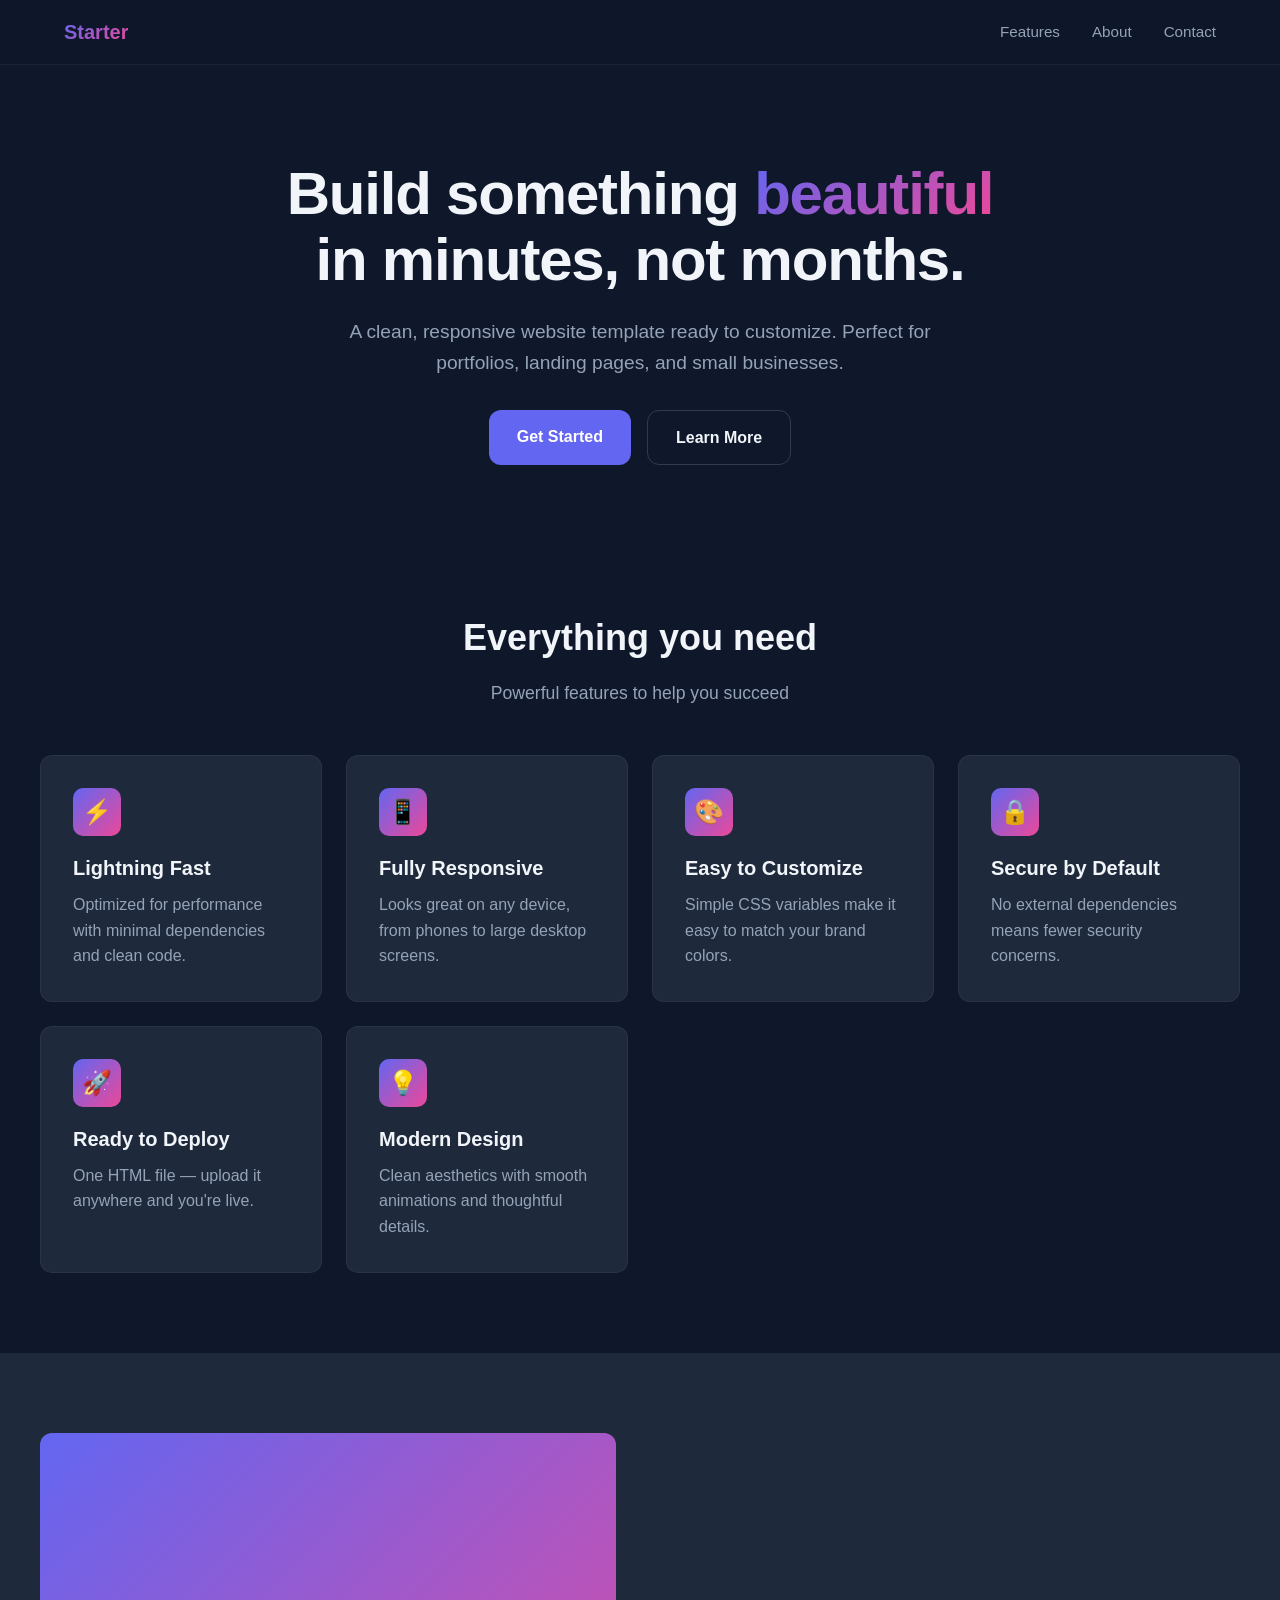
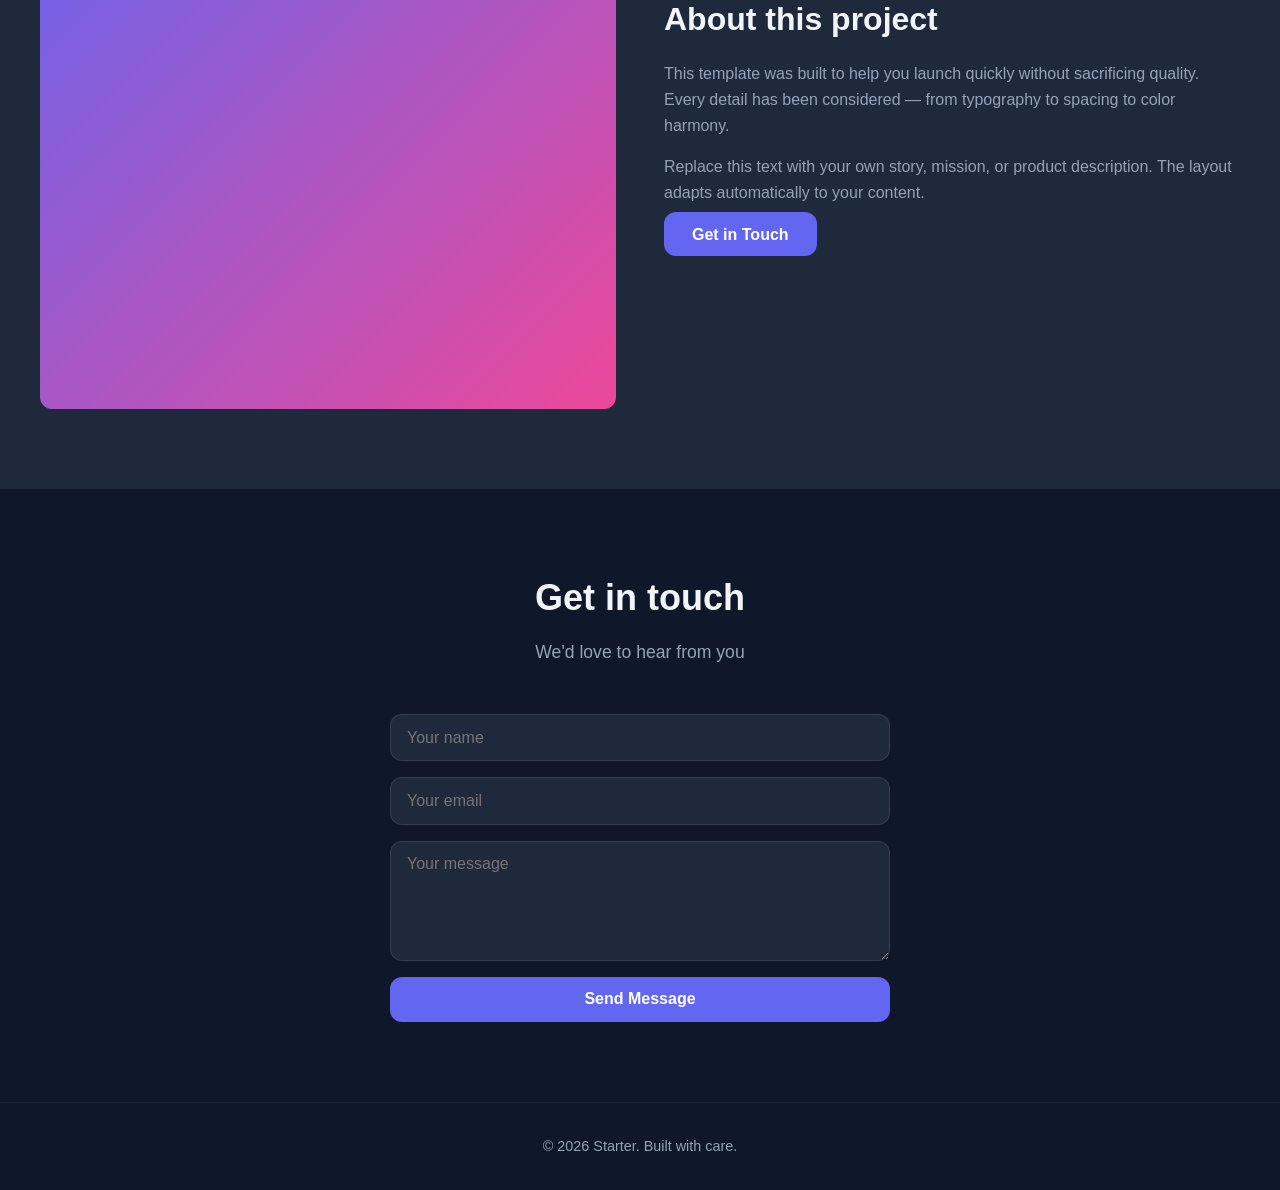
==== index.html @ c4613747 "Initail commit" ====
<!DOCTYPE html>
<html lang="en">
<head>
  <meta charset="UTF-8" />
  <meta name="viewport" content="width=device-width, initial-scale=1.0" />
  <title>Starter — A Modern Website</title>
  <style>
    :root {
      --bg: #0f172a;
      --surface: #1e293b;
      --text: #f1f5f9;
      --muted: #94a3b8;
      --accent: #6366f1;
      --accent-hover: #818cf8;
      --radius: 12px;
      --max-width: 1200px;
    }

    * { box-sizing: border-box; margin: 0; padding: 0; }

    html { scroll-behavior: smooth; }

    body {
      font-family: -apple-system, BlinkMacSystemFont, "Segoe UI", Roboto, sans-serif;
      background: var(--bg);
      color: var(--text);
      line-height: 1.6;
    }

    /* Navigation */
    nav {
      position: sticky;
      top: 0;
      background: rgba(15, 23, 42, 0.85);
      backdrop-filter: blur(10px);
      border-bottom: 1px solid rgba(255,255,255,0.05);
      z-index: 100;
    }
    .nav-inner {
      max-width: var(--max-width);
      margin: 0 auto;
      padding: 1rem 1.5rem;
      display: flex;
      justify-content: space-between;
      align-items: center;
    }
    .logo {
      font-weight: 700;
      font-size: 1.25rem;
      background: linear-gradient(135deg, var(--accent), #ec4899);
      -webkit-background-clip: text;
      background-clip: text;
      color: transparent;
    }
    .nav-links { display: flex; gap: 2rem; list-style: none; }
    .nav-links a {
      color: var(--muted);
      text-decoration: none;
      font-size: 0.95rem;
      transition: color 0.2s;
    }
    .nav-links a:hover { color: var(--text); }

    /* Hero */
    .hero {
      max-width: var(--max-width);
      margin: 0 auto;
      padding: 6rem 1.5rem 4rem;
      text-align: center;
    }
    .hero h1 {
      font-size: clamp(2rem, 5vw, 3.75rem);
      font-weight: 800;
      line-height: 1.1;
      margin-bottom: 1.5rem;
      letter-spacing: -0.02em;
    }
    .hero h1 span {
      background: linear-gradient(135deg, var(--accent), #ec4899);
      -webkit-background-clip: text;
      background-clip: text;
      color: transparent;
    }
    .hero p {
      font-size: 1.2rem;
      color: var(--muted);
      max-width: 600px;
      margin: 0 auto 2rem;
    }
    .cta-group { display: flex; gap: 1rem; justify-content: center; flex-wrap: wrap; }
    .btn {
      padding: 0.85rem 1.75rem;
      border-radius: var(--radius);
      font-weight: 600;
      text-decoration: none;
      transition: all 0.2s;
      border: none;
      cursor: pointer;
      font-size: 1rem;
    }
    .btn-primary {
      background: var(--accent);
      color: white;
    }
    .btn-primary:hover { background: var(--accent-hover); transform: translateY(-2px); }
    .btn-secondary {
      background: transparent;
      color: var(--text);
      border: 1px solid rgba(255,255,255,0.15);
    }
    .btn-secondary:hover { background: var(--surface); }

    /* Sections */
    section { padding: 5rem 1.5rem; }
    .container { max-width: var(--max-width); margin: 0 auto; }
    .section-title {
      text-align: center;
      font-size: 2.25rem;
      margin-bottom: 0.75rem;
      font-weight: 700;
    }
    .section-subtitle {
      text-align: center;
      color: var(--muted);
      margin-bottom: 3rem;
      font-size: 1.1rem;
    }

    /* Features */
    .features-grid {
      display: grid;
      grid-template-columns: repeat(auto-fit, minmax(280px, 1fr));
      gap: 1.5rem;
    }
    .feature-card {
      background: var(--surface);
      padding: 2rem;
      border-radius: var(--radius);
      border: 1px solid rgba(255,255,255,0.05);
      transition: transform 0.2s, border-color 0.2s;
    }
    .feature-card:hover {
      transform: translateY(-4px);
      border-color: var(--accent);
    }
    .feature-icon {
      width: 48px;
      height: 48px;
      background: linear-gradient(135deg, var(--accent), #ec4899);
      border-radius: 10px;
      display: flex;
      align-items: center;
      justify-content: center;
      font-size: 1.5rem;
      margin-bottom: 1rem;
    }
    .feature-card h3 { margin-bottom: 0.5rem; font-size: 1.25rem; }
    .feature-card p { color: var(--muted); }

    /* About */
    .about { background: var(--surface); }
    .about-content {
      display: grid;
      grid-template-columns: 1fr 1fr;
      gap: 3rem;
      align-items: center;
    }
    .about-image {
      aspect-ratio: 1;
      background: linear-gradient(135deg, var(--accent), #ec4899);
      border-radius: var(--radius);
    }
    .about-text h2 { font-size: 2rem; margin-bottom: 1rem; }
    .about-text p { color: var(--muted); margin-bottom: 1rem; }

    /* Contact */
    .contact-form {
      max-width: 500px;
      margin: 0 auto;
      display: flex;
      flex-direction: column;
      gap: 1rem;
    }
    .contact-form input,
    .contact-form textarea {
      padding: 0.85rem 1rem;
      background: var(--surface);
      border: 1px solid rgba(255,255,255,0.1);
      border-radius: var(--radius);
      color: var(--text);
      font-family: inherit;
      font-size: 1rem;
    }
    .contact-form input:focus,
    .contact-form textarea:focus {
      outline: none;
      border-color: var(--accent);
    }
    .contact-form textarea { min-height: 120px; resize: vertical; }

    /* Footer */
    footer {
      border-top: 1px solid rgba(255,255,255,0.05);
      padding: 2rem 1.5rem;
      text-align: center;
      color: var(--muted);
      font-size: 0.9rem;
    }

    /* Responsive */
    @media (max-width: 768px) {
      .nav-links { display: none; }
      .about-content { grid-template-columns: 1fr; }
      .hero { padding: 4rem 1.5rem 3rem; }
    }
  </style>
</head>
<body>

  <nav>
    <div class="nav-inner">
      <div class="logo">Starter</div>
      <ul class="nav-links">
        <li><a href="#features">Features</a></li>
        <li><a href="#about">About</a></li>
        <li><a href="#contact">Contact</a></li>
      </ul>
    </div>
  </nav>

  <header class="hero">
    <h1>Build something <span>beautiful</span><br/>in minutes, not months.</h1>
    <p>A clean, responsive website template ready to customize. Perfect for portfolios, landing pages, and small businesses.</p>
    <div class="cta-group">
      <a href="#contact" class="btn btn-primary">Get Started</a>
      <a href="#features" class="btn btn-secondary">Learn More</a>
    </div>
  </header>

  <section id="features">
    <div class="container">
      <h2 class="section-title">Everything you need</h2>
      <p class="section-subtitle">Powerful features to help you succeed</p>
      <div class="features-grid">
        <div class="feature-card">
          <div class="feature-icon">⚡</div>
          <h3>Lightning Fast</h3>
          <p>Optimized for performance with minimal dependencies and clean code.</p>
        </div>
        <div class="feature-card">
          <div class="feature-icon">📱</div>
          <h3>Fully Responsive</h3>
          <p>Looks great on any device, from phones to large desktop screens.</p>
        </div>
        <div class="feature-card">
          <div class="feature-icon">🎨</div>
          <h3>Easy to Customize</h3>
          <p>Simple CSS variables make it easy to match your brand colors.</p>
        </div>
        <div class="feature-card">
          <div class="feature-icon">🔒</div>
          <h3>Secure by Default</h3>
          <p>No external dependencies means fewer security concerns.</p>
        </div>
        <div class="feature-card">
          <div class="feature-icon">🚀</div>
          <h3>Ready to Deploy</h3>
          <p>One HTML file — upload it anywhere and you're live.</p>
        </div>
        <div class="feature-card">
          <div class="feature-icon">💡</div>
          <h3>Modern Design</h3>
          <p>Clean aesthetics with smooth animations and thoughtful details.</p>
        </div>
      </div>
    </div>
  </section>

  <section id="about" class="about">
    <div class="container">
      <div class="about-content">
        <div class="about-image"></div>
        <div class="about-text">
          <h2>About this project</h2>
          <p>This template was built to help you launch quickly without sacrificing quality. Every detail has been considered — from typography to spacing to color harmony.</p>
          <p>Replace this text with your own story, mission, or product description. The layout adapts automatically to your content.</p>
          <a href="#contact" class="btn btn-primary">Get in Touch</a>
        </div>
      </div>
    </div>
  </section>

  <section id="contact">
    <div class="container">
      <h2 class="section-title">Get in touch</h2>
      <p class="section-subtitle">We'd love to hear from you</p>
      <form class="contact-form" onsubmit="handleSubmit(event)">
        <input type="text" placeholder="Your name" required />
        <input type="email" placeholder="Your email" required />
        <textarea placeholder="Your message" required></textarea>
        <button type="submit" class="btn btn-primary">Send Message</button>
      </form>
    </div>
  </section>

  <footer>
    <p>&copy; 2026 Starter. Built with care.</p>
  </footer>

  <script>
    function handleSubmit(e) {
      e.preventDefault();
      alert("Thanks for reaching out! (Hook this up to your backend or a service like Formspree.)");
      e.target.reset();
    }
  </script>
</body>
</html>
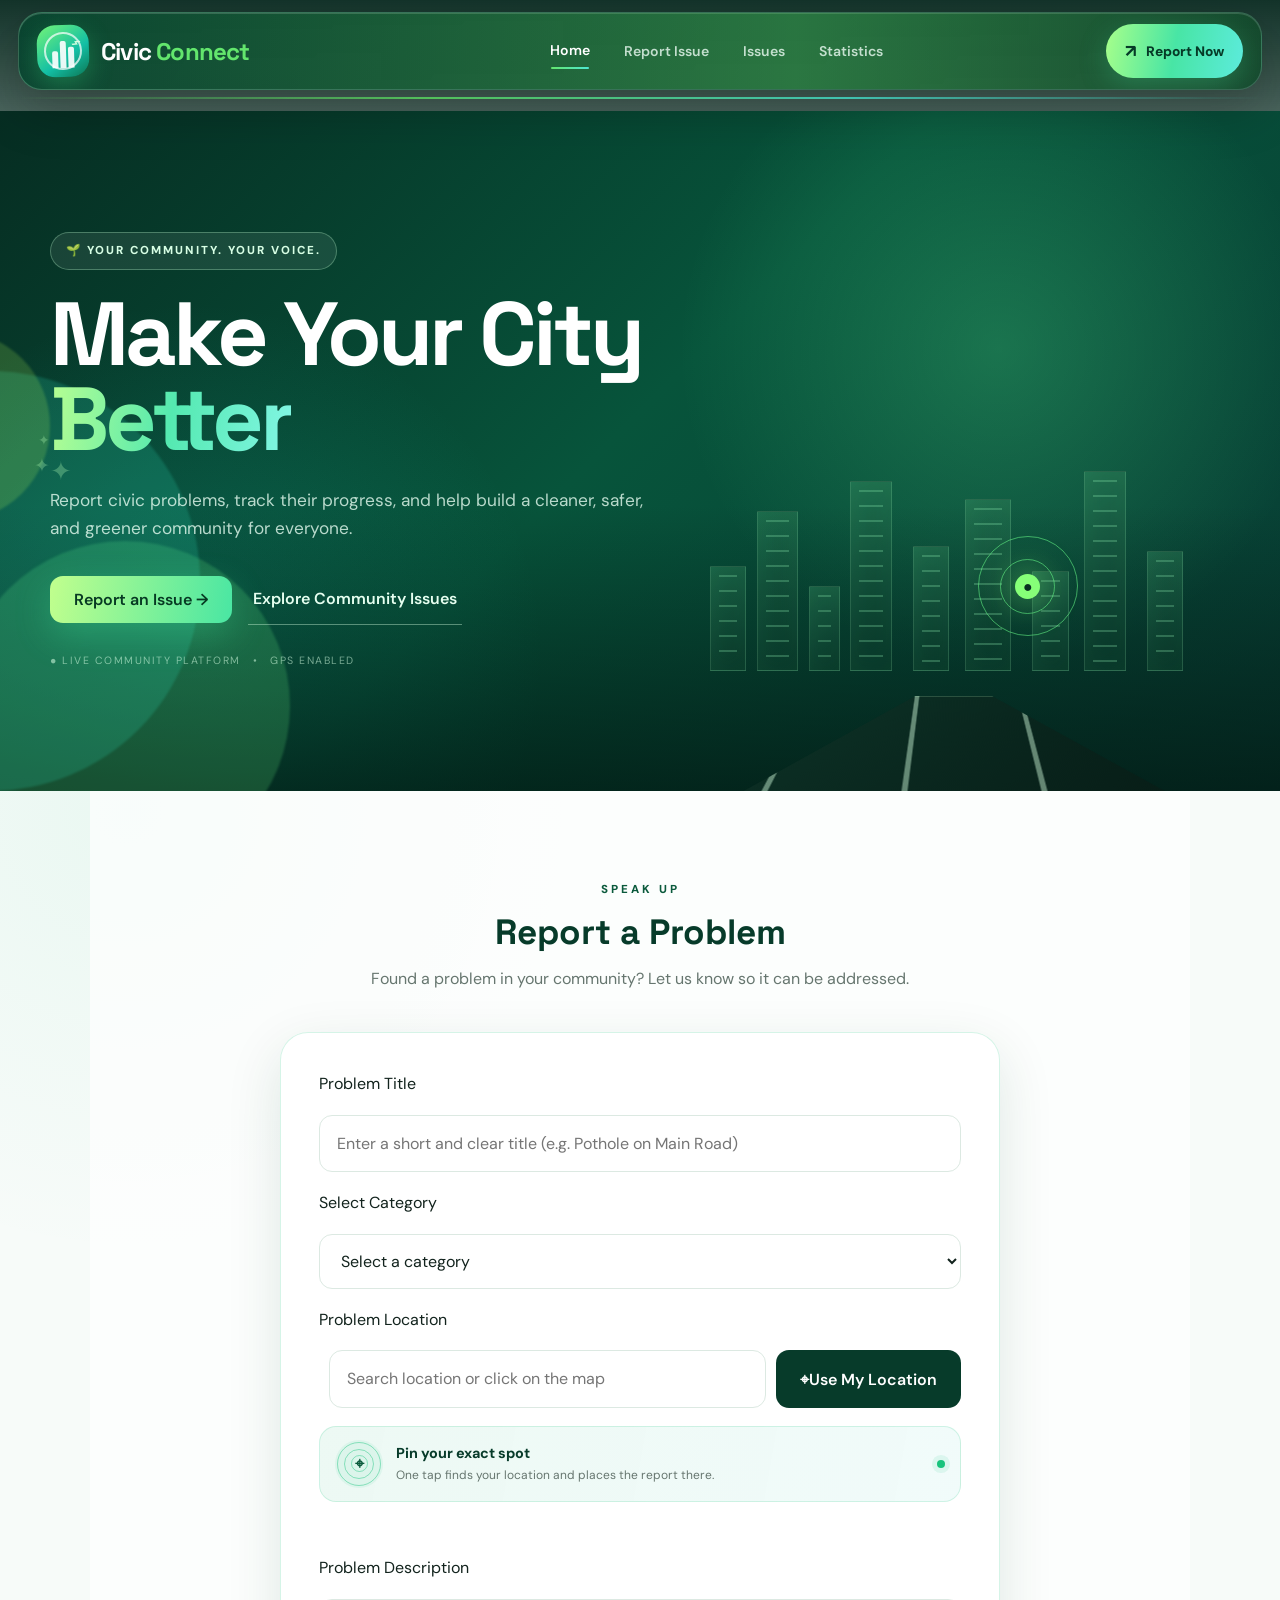
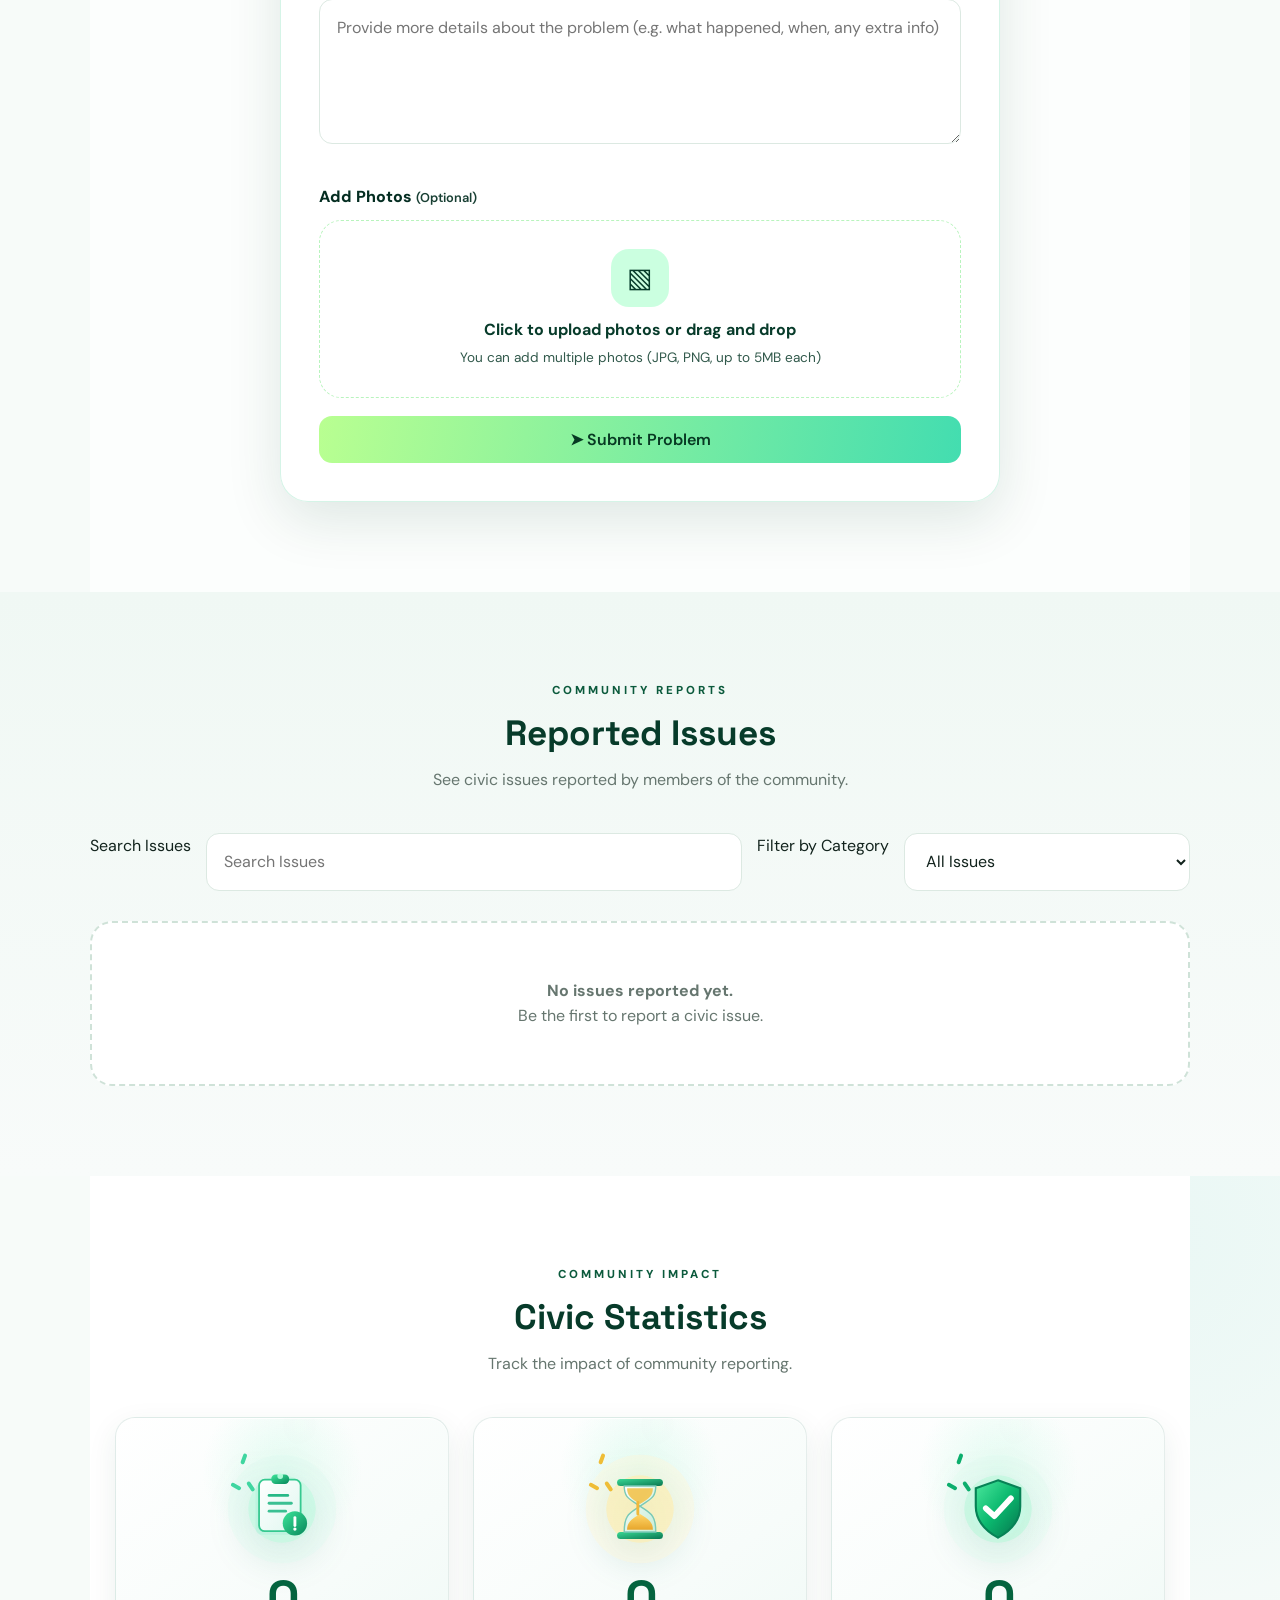
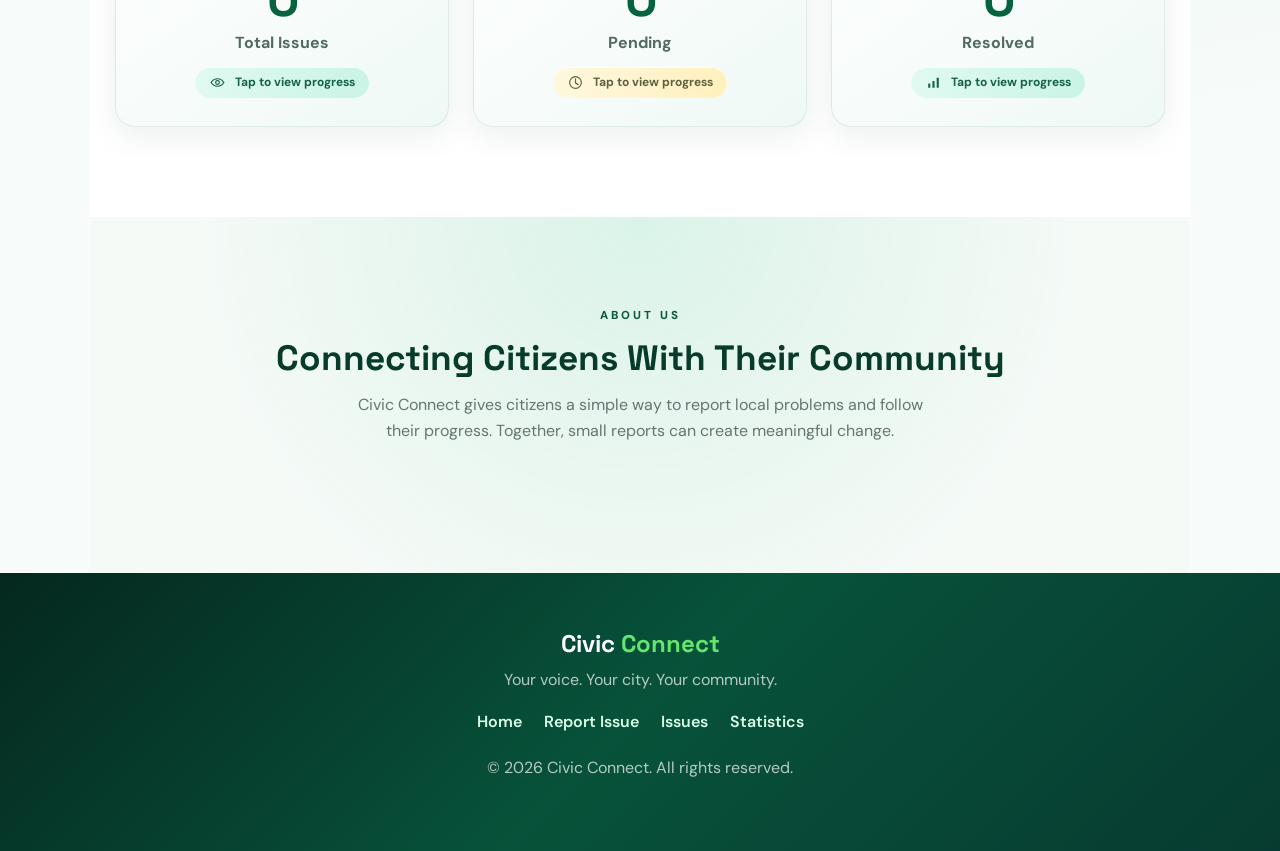
==== commit 7481d86b: "Initial commit" ====
--- a/index.html
+++ b/index.html
@@ -1,318 +1,417 @@
 <!DOCTYPE html>
 <html lang="en">
 <head>
-  <meta charset="UTF-8" />
-  <meta name="viewport" content="width=device-width, initial-scale=1.0" />
-  <title>Starter — A Modern Website</title>
-  <style>
-    :root {
-      --bg: #0f172a;
-      --surface: #1e293b;
-      --text: #f1f5f9;
-      --muted: #94a3b8;
-      --accent: #6366f1;
-      --accent-hover: #818cf8;
-      --radius: 12px;
-      --max-width: 1200px;
-    }
-
-    * { box-sizing: border-box; margin: 0; padding: 0; }
-
-    html { scroll-behavior: smooth; }
-
-    body {
-      font-family: -apple-system, BlinkMacSystemFont, "Segoe UI", Roboto, sans-serif;
-      background: var(--bg);
-      color: var(--text);
-      line-height: 1.6;
-    }
-
-    /* Navigation */
-    nav {
-      position: sticky;
-      top: 0;
-      background: rgba(15, 23, 42, 0.85);
-      backdrop-filter: blur(10px);
-      border-bottom: 1px solid rgba(255,255,255,0.05);
-      z-index: 100;
-    }
-    .nav-inner {
-      max-width: var(--max-width);
-      margin: 0 auto;
-      padding: 1rem 1.5rem;
-      display: flex;
-      justify-content: space-between;
-      align-items: center;
-    }
-    .logo {
-      font-weight: 700;
-      font-size: 1.25rem;
-      background: linear-gradient(135deg, var(--accent), #ec4899);
-      -webkit-background-clip: text;
-      background-clip: text;
-      color: transparent;
-    }
-    .nav-links { display: flex; gap: 2rem; list-style: none; }
-    .nav-links a {
-      color: var(--muted);
-      text-decoration: none;
-      font-size: 0.95rem;
-      transition: color 0.2s;
-    }
-    .nav-links a:hover { color: var(--text); }
-
-    /* Hero */
-    .hero {
-      max-width: var(--max-width);
-      margin: 0 auto;
-      padding: 6rem 1.5rem 4rem;
-      text-align: center;
-    }
-    .hero h1 {
-      font-size: clamp(2rem, 5vw, 3.75rem);
-      font-weight: 800;
-      line-height: 1.1;
-      margin-bottom: 1.5rem;
-      letter-spacing: -0.02em;
-    }
-    .hero h1 span {
-      background: linear-gradient(135deg, var(--accent), #ec4899);
-      -webkit-background-clip: text;
-      background-clip: text;
-      color: transparent;
-    }
-    .hero p {
-      font-size: 1.2rem;
-      color: var(--muted);
-      max-width: 600px;
-      margin: 0 auto 2rem;
-    }
-    .cta-group { display: flex; gap: 1rem; justify-content: center; flex-wrap: wrap; }
-    .btn {
-      padding: 0.85rem 1.75rem;
-      border-radius: var(--radius);
-      font-weight: 600;
-      text-decoration: none;
-      transition: all 0.2s;
-      border: none;
-      cursor: pointer;
-      font-size: 1rem;
-    }
-    .btn-primary {
-      background: var(--accent);
-      color: white;
-    }
-    .btn-primary:hover { background: var(--accent-hover); transform: translateY(-2px); }
-    .btn-secondary {
-      background: transparent;
-      color: var(--text);
-      border: 1px solid rgba(255,255,255,0.15);
-    }
-    .btn-secondary:hover { background: var(--surface); }
-
-    /* Sections */
-    section { padding: 5rem 1.5rem; }
-    .container { max-width: var(--max-width); margin: 0 auto; }
-    .section-title {
-      text-align: center;
-      font-size: 2.25rem;
-      margin-bottom: 0.75rem;
-      font-weight: 700;
-    }
-    .section-subtitle {
-      text-align: center;
-      color: var(--muted);
-      margin-bottom: 3rem;
-      font-size: 1.1rem;
-    }
-
-    /* Features */
-    .features-grid {
-      display: grid;
-      grid-template-columns: repeat(auto-fit, minmax(280px, 1fr));
-      gap: 1.5rem;
-    }
-    .feature-card {
-      background: var(--surface);
-      padding: 2rem;
-      border-radius: var(--radius);
-      border: 1px solid rgba(255,255,255,0.05);
-      transition: transform 0.2s, border-color 0.2s;
-    }
-    .feature-card:hover {
-      transform: translateY(-4px);
-      border-color: var(--accent);
-    }
-    .feature-icon {
-      width: 48px;
-      height: 48px;
-      background: linear-gradient(135deg, var(--accent), #ec4899);
-      border-radius: 10px;
-      display: flex;
-      align-items: center;
-      justify-content: center;
-      font-size: 1.5rem;
-      margin-bottom: 1rem;
-    }
-    .feature-card h3 { margin-bottom: 0.5rem; font-size: 1.25rem; }
-    .feature-card p { color: var(--muted); }
-
-    /* About */
-    .about { background: var(--surface); }
-    .about-content {
-      display: grid;
-      grid-template-columns: 1fr 1fr;
-      gap: 3rem;
-      align-items: center;
-    }
-    .about-image {
-      aspect-ratio: 1;
-      background: linear-gradient(135deg, var(--accent), #ec4899);
-      border-radius: var(--radius);
-    }
-    .about-text h2 { font-size: 2rem; margin-bottom: 1rem; }
-    .about-text p { color: var(--muted); margin-bottom: 1rem; }
-
-    /* Contact */
-    .contact-form {
-      max-width: 500px;
-      margin: 0 auto;
-      display: flex;
-      flex-direction: column;
-      gap: 1rem;
-    }
-    .contact-form input,
-    .contact-form textarea {
-      padding: 0.85rem 1rem;
-      background: var(--surface);
-      border: 1px solid rgba(255,255,255,0.1);
-      border-radius: var(--radius);
-      color: var(--text);
-      font-family: inherit;
-      font-size: 1rem;
-    }
-    .contact-form input:focus,
-    .contact-form textarea:focus {
-      outline: none;
-      border-color: var(--accent);
-    }
-    .contact-form textarea { min-height: 120px; resize: vertical; }
-
-    /* Footer */
-    footer {
-      border-top: 1px solid rgba(255,255,255,0.05);
-      padding: 2rem 1.5rem;
-      text-align: center;
-      color: var(--muted);
-      font-size: 0.9rem;
-    }
-
-    /* Responsive */
-    @media (max-width: 768px) {
-      .nav-links { display: none; }
-      .about-content { grid-template-columns: 1fr; }
-      .hero { padding: 4rem 1.5rem 3rem; }
-    }
-  </style>
+    <meta charset="UTF-8">
+    <meta name="viewport" content="width=device-width, initial-scale=1.0">
+    <meta name="theme-color" content="#0b3d2e">
+    <title>Civic Connect</title>
+    <link rel="stylesheet" href="style.css">
 </head>
 <body>
 
-  <nav>
-    <div class="nav-inner">
-      <div class="logo">Starter</div>
-      <ul class="nav-links">
-        <li><a href="#features">Features</a></li>
-        <li><a href="#about">About</a></li>
-        <li><a href="#contact">Contact</a></li>
-      </ul>
+    <!-- ================= CINEMATIC ECO NAVBAR ================= -->
+    <header class="site-header">
+        <nav class="cinematic-nav" aria-label="Main navigation">
+            <a class="brand" href="#home" aria-label="Civic Connect home">
+                <span class="brand-mark" aria-hidden="true">
+                    <span class="brand-ring"></span>
+                    <span class="brand-building b1"></span>
+                    <span class="brand-building b2"></span>
+                    <span class="brand-building b3"></span>
+                    <span class="brand-leaf">⌁</span>
+                </span>
+                <span class="brand-copy">
+                    <strong>Civic <em>Connect</em></strong>
+                </span>
+            </a>
+
+            <div class="nav-links">
+                <a class="active" href="#home">Home</a>
+                <a href="#report">Report Issue</a>
+                <a href="#issues">Issues</a>
+                <a href="#statistics">Statistics</a>
+            </div>
+
+            <a class="nav-cta" href="#report">
+                <span class="cta-icon">↗</span>
+                <span>Report Now</span>
+            </a>
+
+            <button class="nav-menu" id="navMenu" type="button" aria-label="Open navigation" aria-expanded="false">
+                <span></span><span></span><span></span>
+            </button>
+        </nav>
+        <div class="nav-progress" aria-hidden="true"></div>
+    </header>
+
+    <main>
+        <!-- ================= HERO ================= -->
+        <section id="home">
+            <div class="hero-atmosphere" aria-hidden="true">
+                <span class="hero-orb orb-a"></span>
+                <span class="hero-orb orb-b"></span>
+                <span class="hero-orb orb-c"></span>
+                <span class="hero-leaf leaf-1">✦</span>
+                <span class="hero-leaf leaf-2">✦</span>
+                <span class="hero-leaf leaf-3">✦</span>
+            </div>
+
+            <div class="hero-content">
+                <span class="hero-tag">🌱 YOUR COMMUNITY. YOUR VOICE.</span>
+                <h2>Make Your City <span>Better</span></h2>
+                <p>
+                    Report civic problems, track their progress,
+                    and help build a cleaner, safer, and greener
+                    community for everyone.
+                </p>
+                <div class="hero-actions">
+                    <button id="reportButton">Report an Issue <span>→</span></button>
+                    <a href="#issues" class="hero-secondary">Explore Community Issues</a>
+                </div>
+                <div class="hero-trust">
+                    <span>● LIVE COMMUNITY PLATFORM</span>
+                    <span>•</span>
+                    <span>GPS ENABLED</span>
+                </div>
+            </div>
+
+            <div class="hero-city" aria-hidden="true">
+                <div class="city-skyline">
+                    <span style="--h:42%;--x:4%;--w:7%"></span>
+                    <span style="--h:64%;--x:13%;--w:8%"></span>
+                    <span style="--h:34%;--x:23%;--w:6%"></span>
+                    <span style="--h:76%;--x:31%;--w:8%"></span>
+                    <span style="--h:50%;--x:43%;--w:7%"></span>
+                    <span style="--h:69%;--x:53%;--w:9%"></span>
+                    <span style="--h:40%;--x:66%;--w:7%"></span>
+                    <span style="--h:80%;--x:76%;--w:8%"></span>
+                    <span style="--h:48%;--x:88%;--w:7%"></span>
+                </div>
+                <div class="hero-road"></div>
+                <div class="hero-gps">
+                    <span class="gps-ring r1"></span>
+                    <span class="gps-ring r2"></span>
+                    <span class="gps-pin">●</span>
+                </div>
+            </div>
+        </section>
+
+        <!-- ================= REPORT FORM ================= -->
+        <section id="report">
+            <span class="section-tag">SPEAK UP</span>
+            <h2>Report <span class="report-title-accent">a Problem</span></h2>
+            <p class="section-subtitle">
+                Found a problem in your community?
+                Let us know so it can be addressed.
+            </p>
+
+            <form id="issueForm">
+                <label for="issueTitle">Problem Title</label>
+                <input type="text" id="issueTitle" placeholder="Enter a short and clear title (e.g. Pothole on Main Road)" required>
+
+                <label for="issueCategory">Select Category</label>
+                <select id="issueCategory" required>
+                    <option value="" disabled selected>Select a category</option>
+                    <option value="Pothole / Road Damage">Pothole / Road Damage</option>
+                    <option value="Garbage / Waste">Garbage / Waste</option>
+                    <option value="Street Light">Street Light</option>
+                    <option value="Water / Drainage">Water / Drainage</option>
+                    <option value="Traffic / Parking">Traffic / Parking</option>
+                    <option value="Other">Other</option>
+                </select>
+
+                <label for="issueLocation">Problem Location</label>
+                <div class="location-row">
+                    <div class="maps-location-icon" aria-hidden="true">
+                        <svg viewBox="0 0 48 56" role="img">
+                            <path fill="#34A853" d="M24 55S4 35.2 4 20.7C4 9.5 12.9 1 24 1s20 8.5 20 19.7C44 35.2 24 55 24 55z"/>
+                            <path fill="#4285F4" d="M24 1c-6.2 0-11.8 2.8-15.5 7.2l10.8 7.1c1.4-.8 3-1.3 4.7-1.3 2.7 0 5.1 1.2 6.7 3.1l8.6-6.7C35.6 4.6 30.1 1 24 1z"/>
+                            <path fill="#FBBC04" d="M8.5 8.2C5.7 11.6 4 15.9 4 20.7c0 5.4 2.2 11 5.3 15.5l8.2-10.1c-1.7-1.5-2.8-3.7-2.8-6.2 0-2.2.8-4.2 2.2-5.8L8.5 8.2z"/>
+                            <path fill="#EA4335" d="M17 14.1c1.8-2 4.3-3.2 7-3.2 2.6 0 5 1.1 6.7 2.9l4.7-3.6C31.6 5.9 27.9 4 24 4c-5.4 0-10.1 2.6-12.9 6.7l5.9 3.9z"/>
+                            <circle cx="24" cy="21" r="6.4" fill="#fff"/>
+                            <circle cx="24" cy="21" r="3.1" fill="#EA4335"/>
+                        </svg>
+                    </div>
+                    <input type="text" id="issueLocation" placeholder="Search location or click on the map" required>
+                    <button type="button" id="getLocationBtn" title="Use my current location" aria-label="Use current GPS location"><span class="crosshair-icon">⌖</span><span class="use-location-text">Use My Location</span></button>
+                </div>
+
+                <div class="gps-capsule" id="gpsCapsule">
+                    <div class="gps-radar" aria-hidden="true">
+                        <span></span><span></span><span></span><b>⌖</b>
+                    </div>
+                    <div>
+                        <strong id="gpsCapsuleTitle">Pin your exact spot</strong>
+                        <p id="gpsCapsuleText">One tap finds your location and places the report there.</p>
+                    </div>
+                    <i class="gps-live-dot" aria-hidden="true"></i>
+                </div>
+
+                <p id="locationStatus" class="location-status" aria-live="polite"></p>
+                <div id="mapPreview" class="map-preview hidden"></div>
+
+                <label for="issueDescription">Problem Description</label>
+                <textarea id="issueDescription" placeholder="Provide more details about the problem (e.g. what happened, when, any extra info)" required></textarea>
+
+                <div class="photo-upload-group">
+                    <label class="photo-upload-title" for="issuePhotos">Add Photos <span>(Optional)</span></label>
+                    <div class="photo-upload-box" id="photoUploadBox">
+                        <input type="file" id="issuePhotos" accept="image/*" multiple hidden>
+                        <label for="issuePhotos" class="photo-upload-label">
+                            <span class="photo-upload-icon" aria-hidden="true">▧</span>
+                            <strong>Click to upload photos or drag and drop</strong>
+                            <span>You can add multiple photos (JPG, PNG, up to 5MB each)</span>
+                        </label>
+                    </div>
+                    <div id="photoPreview" class="photo-preview"></div>
+                </div>
+
+                <button type="submit" class="submit-problem"><span class="submit-icon">➤</span> Submit Problem</button>
+            </form>
+        </section>
+
+        <!-- ================= ISSUES ================= -->
+        <section id="issues">
+            <span class="section-tag">COMMUNITY REPORTS</span>
+            <h2>Reported Issues</h2>
+            <p class="section-subtitle">
+                See civic issues reported by members of the community.
+            </p>
+
+            <div class="issue-controls">
+                <label for="searchInput" class="sr-only">Search Issues</label>
+                <input type="text" id="searchInput" placeholder="Search Issues">
+
+                <label for="filterCategory" class="sr-only">Filter by Category</label>
+                <select id="filterCategory">
+                    <option value="All">All Issues</option>
+                    <option value="Pothole / Road Damage">Potholes / Roads</option>
+                    <option value="Garbage / Waste">Garbage</option>
+                    <option value="Street Light">Street Lights</option>
+                    <option value="Water / Drainage">Water / Drainage</option>
+                    <option value="Traffic / Parking">Traffic / Parking</option>
+                    <option value="Other">Other</option>
+                </select>
+            </div>
+
+            <div id="issueContainer" aria-live="polite">
+                <div class="no-issues">
+                    <p><strong>No issues reported yet.</strong></p>
+                    <p>Be the first to report a civic issue in your community.</p>
+                </div>
+            </div>
+        </section>
+
+        <!-- ================= STATISTICS ================= -->
+        <section id="statistics">
+            <span class="section-tag">COMMUNITY IMPACT</span>
+            <h2>Civic Statistics</h2>
+            <p class="section-subtitle">Track the impact of community reporting.</p>
+
+            <div class="stats stats-reference" aria-label="Civic statistics">
+                <button class="stat-card stat-total" type="button" data-stat-filter="all">
+                    <span class="stat-icon-wrap" aria-hidden="true">
+                        <span class="icon-rays"></span>
+                        <svg class="stat-icon-svg" viewBox="0 0 120 120" role="img">
+                            <defs>
+                                <linearGradient id="clipPaper" x1="0" y1="0" x2="1" y2="1">
+                                    <stop offset="0" stop-color="#ffffff"/>
+                                    <stop offset="1" stop-color="#dff7ef"/>
+                                </linearGradient>
+                                <linearGradient id="clipGreen" x1="0" y1="0" x2="1" y2="1">
+                                    <stop offset="0" stop-color="#3de59a"/>
+                                    <stop offset="1" stop-color="#07875b"/>
+                                </linearGradient>
+                            </defs>
+                            <rect x="23" y="24" width="58" height="72" rx="9" fill="#aeeed9" opacity=".48"/>
+                            <rect x="28" y="19" width="58" height="72" rx="8" fill="url(#clipPaper)" stroke="#35c990" stroke-width="2.5"/>
+                            <rect x="45" y="12" width="25" height="13" rx="6" fill="url(#clipGreen)"/>
+                            <circle cx="57.5" cy="14" r="4" fill="#baffdf" opacity=".9"/>
+                            <rect x="40" y="39" width="30" height="4" rx="2" fill="#27b987"/>
+                            <rect x="40" y="50" width="35" height="4" rx="2" fill="#27b987" opacity=".9"/>
+                            <rect x="40" y="61" width="27" height="4" rx="2" fill="#27b987" opacity=".9"/>
+                            <circle cx="78" cy="80" r="17" fill="url(#clipGreen)"/>
+                            <path d="M78 72v11" stroke="white" stroke-width="4" stroke-linecap="round"/>
+                            <circle cx="78" cy="88" r="2.3" fill="white"/>
+                        </svg>
+                    </span>
+                    <span class="stat-number" id="totalIssues">0</span>
+                    <strong class="stat-label">Total Issues</strong>
+                    <span class="stat-action"><svg viewBox="0 0 32 32" aria-hidden="true"><path d="M4 16s4.5-7 12-7 12 7 12 7-4.5 7-12 7S4 16 4 16Z"/><circle cx="16" cy="16" r="3.5"/></svg>Tap to view progress</span>
+                </button>
+
+                <button class="stat-card stat-pending" type="button" data-stat-filter="pending">
+                    <span class="stat-icon-wrap" aria-hidden="true">
+                        <span class="icon-rays pending-rays"></span>
+                        <svg class="stat-icon-svg" viewBox="0 0 120 120" role="img">
+                            <defs>
+                                <linearGradient id="glass" x1="0" y1="0" x2="1" y2="1">
+                                    <stop offset="0" stop-color="#ffffff" stop-opacity=".95"/>
+                                    <stop offset="1" stop-color="#b8eee0" stop-opacity=".75"/>
+                                </linearGradient>
+                                <linearGradient id="gold" x1="0" y1="0" x2="0" y2="1">
+                                    <stop offset="0" stop-color="#ffd76a"/>
+                                    <stop offset="1" stop-color="#e7a62c"/>
+                                </linearGradient>
+                                <linearGradient id="hourGreen" x1="0" y1="0" x2="1" y2="1">
+                                    <stop offset="0" stop-color="#39d894"/>
+                                    <stop offset="1" stop-color="#087651"/>
+                                </linearGradient>
+                            </defs>
+                            <rect x="28" y="18" width="64" height="10" rx="5" fill="url(#hourGreen)"/>
+                            <rect x="28" y="92" width="64" height="10" rx="5" fill="url(#hourGreen)"/>
+                            <path d="M38 28c0 17 8 18 22 28-14 10-22 11-22 36h44c0-25-8-26-22-36 14-10 22-11 22-28Z" fill="url(#glass)" stroke="#7ac9b6" stroke-width="2"/>
+                            <path d="M42 31h36c0 10-5 14-18 22-13-8-18-12-18-22Z" fill="#f2c34e" opacity=".9"/>
+                            <path d="M42 89h36c0-10-5-14-18-22-13 8-18 12-18 22Z" fill="url(#gold)"/>
+                            <path d="M57 51v16" stroke="#f0b83b" stroke-width="4" stroke-linecap="round"/>
+                        </svg>
+                    </span>
+                    <span class="stat-number" id="pendingIssues">0</span>
+                    <strong class="stat-label">Pending</strong>
+                    <span class="stat-action pending-action"><svg viewBox="0 0 32 32" aria-hidden="true"><circle cx="16" cy="16" r="11"/><path d="M16 9v8l5 3"/></svg>Tap to view progress</span>
+                </button>
+
+                <button class="stat-card stat-resolved" type="button" data-stat-filter="resolved">
+                    <span class="stat-icon-wrap" aria-hidden="true">
+                        <span class="icon-rays resolved-rays"></span>
+                        <svg class="stat-icon-svg" viewBox="0 0 120 120" role="img">
+                            <defs>
+                                <linearGradient id="shieldGreen" x1="0" y1="0" x2="1" y2="1">
+                                    <stop offset="0" stop-color="#4be89d"/>
+                                    <stop offset=".5" stop-color="#0bb96f"/>
+                                    <stop offset="1" stop-color="#06734d"/>
+                                </linearGradient>
+                            </defs>
+                            <circle cx="60" cy="60" r="38" fill="#c7f8e5" opacity=".58"/>
+                            <path d="M60 20 91 31v25c0 20-13 34-31 44C42 90 29 76 29 56V31Z" fill="url(#shieldGreen)" stroke="#078256" stroke-width="3"/>
+                            <path d="M43 59 55 70 78 45" fill="none" stroke="white" stroke-width="8" stroke-linecap="round" stroke-linejoin="round"/>
+                        </svg>
+                    </span>
+                    <span class="stat-number" id="resolvedIssues">0</span>
+                    <strong class="stat-label">Resolved</strong>
+                    <span class="stat-action"><svg viewBox="0 0 32 32" aria-hidden="true"><rect x="6" y="18" width="4" height="8" rx="1"/><rect x="14" y="13" width="4" height="13" rx="1"/><rect x="22" y="7" width="4" height="19" rx="1"/></svg>Tap to view progress</span>
+                </button>
+            </div>
+        </section>
+
+        <!-- ================= PROGRESS TRACKER ================= -->
+        <div class="progress-modal" id="progressModal" aria-hidden="true">
+            <div class="progress-modal-backdrop" data-close-progress></div>
+            <div class="progress-panel" role="dialog" aria-modal="true" aria-labelledby="progressTitle">
+                <button class="progress-close" id="progressClose" type="button" aria-label="Close progress tracker">✕</button>
+                <span class="section-tag">LIVE PROGRESS TRACKER</span>
+                <h2 id="progressTitle">Civic Work Progress</h2>
+                <p class="progress-intro">See how reported problems are moving from report to resolution.</p>
+
+                <div class="progress-overview" id="progressOverview"></div>
+
+                <!-- ================= CIVIC RESPONSE ANIMATION ================= -->
+                <section class="repair-scene" aria-label="Worker repairing a pothole">
+                    <div class="repair-scene-top">
+                        <div>
+                            <span class="repair-eyebrow">CIVIC RESPONSE IN ACTION</span>
+                            <h3>From reported pothole to repaired road</h3>
+                        </div>
+                        <span class="repair-live"><i></i> LIVE WORKFLOW</span>
+                    </div>
+
+                    <div class="repair-animation">
+                        <div class="repair-sky-glow"></div>
+                        <div class="repair-cloud cloud-a"></div>
+                        <div class="repair-cloud cloud-b"></div>
+                        <div class="repair-road">
+                            <span class="road-line line-a"></span>
+                            <span class="road-line line-b"></span>
+                            <span class="road-line line-c"></span>
+                            <span class="road-edge"></span>
+                            <div class="pothole">
+                                <span class="pothole-rim"></span>
+                                <span class="pothole-fill"></span>
+                            </div>
+                        </div>
+
+                        <div class="safety-cone cone-left"><span></span></div>
+                        <div class="safety-cone cone-right"><span></span></div>
+
+                        <div class="worker-shadow"></div>
+                        <div class="road-worker">
+                            <div class="worker-head">
+                                <span class="worker-helmet"></span>
+                                <span class="worker-face"></span>
+                            </div>
+                            <div class="worker-body">
+                                <span class="worker-vest-line"></span>
+                                <span class="worker-pocket"></span>
+                            </div>
+                            <div class="worker-arm arm-back"></div>
+                            <div class="worker-arm arm-front"></div>
+                            <div class="worker-leg leg-back"></div>
+                            <div class="worker-leg leg-front"></div>
+                            <div class="worker-boot boot-back"></div>
+                            <div class="worker-boot boot-front"></div>
+                        </div>
+
+                        <div class="repair-shovel">
+                            <span class="shovel-handle"></span>
+                            <span class="shovel-grip"></span>
+                            <span class="shovel-blade"></span>
+                        </div>
+                        <span class="repair-dust dust-a"></span>
+                        <span class="repair-dust dust-b"></span>
+                        <span class="repair-dust dust-c"></span>
+
+                        <div class="repair-check">✓</div>
+                        <div class="repair-caption">
+                            <span class="repair-step-dot"></span>
+                            <strong>Repair crew working</strong>
+                            <small>Pothole is being safely filled and restored.</small>
+                        </div>
+                    </div>
+                </section>
+
+                <div class="tracker-heading">
+                    <div>
+                        <strong>My Reported Issues</strong>
+                        <span>Track the complete progress of problems you reported.</span>
+                    </div>
+                    <span class="tracker-badge" id="myReportCount">0 reports</span>
+                </div>
+
+                <div class="my-reports" id="myReports"></div>
+            </div>
+        </div>
+
+        <!-- ================= ABOUT ================= -->
+        <section id="about">
+            <span class="section-tag">ABOUT US</span>
+            <h2>Connecting Citizens With Their Community</h2>
+            <p class="section-subtitle">
+                Civic Connect gives citizens a simple way to report
+                local problems and follow their progress. Together,
+                small reports can create meaningful change.
+            </p>
+        </section>
+    </main>
+
+    <footer>
+        <h3>Civic <span>Connect</span></h3>
+        <p>Your voice. Your city. Your community.</p>
+        <div class="footer-links">
+            <a href="#home">Home</a>
+            <a href="#report">Report Issue</a>
+            <a href="#issues">Issues</a>
+            <a href="#statistics">Statistics</a>
+        </div>
+        <p>© 2026 Civic Connect. All rights reserved.</p>
+    </footer>
+
+    <div id="toast" role="status" aria-live="polite"></div>
+
+    <div class="photo-lightbox" id="photoLightbox" aria-hidden="true">
+        <button type="button" class="photo-lightbox-close" id="photoLightboxClose" aria-label="Close lightbox">✕</button>
+        <img id="lightboxImage" src="" alt="Issue photo preview">
     </div>
-  </nav>
-
-  <header class="hero">
-    <h1>Build something <span>beautiful</span><br/>in minutes, not months.</h1>
-    <p>A clean, responsive website template ready to customize. Perfect for portfolios, landing pages, and small businesses.</p>
-    <div class="cta-group">
-      <a href="#contact" class="btn btn-primary">Get Started</a>
-      <a href="#features" class="btn btn-secondary">Learn More</a>
-    </div>
-  </header>
-
-  <section id="features">
-    <div class="container">
-      <h2 class="section-title">Everything you need</h2>
-      <p class="section-subtitle">Powerful features to help you succeed</p>
-      <div class="features-grid">
-        <div class="feature-card">
-          <div class="feature-icon">⚡</div>
-          <h3>Lightning Fast</h3>
-          <p>Optimized for performance with minimal dependencies and clean code.</p>
-        </div>
-        <div class="feature-card">
-          <div class="feature-icon">📱</div>
-          <h3>Fully Responsive</h3>
-          <p>Looks great on any device, from phones to large desktop screens.</p>
-        </div>
-        <div class="feature-card">
-          <div class="feature-icon">🎨</div>
-          <h3>Easy to Customize</h3>
-          <p>Simple CSS variables make it easy to match your brand colors.</p>
-        </div>
-        <div class="feature-card">
-          <div class="feature-icon">🔒</div>
-          <h3>Secure by Default</h3>
-          <p>No external dependencies means fewer security concerns.</p>
-        </div>
-        <div class="feature-card">
-          <div class="feature-icon">🚀</div>
-          <h3>Ready to Deploy</h3>
-          <p>One HTML file — upload it anywhere and you're live.</p>
-        </div>
-        <div class="feature-card">
-          <div class="feature-icon">💡</div>
-          <h3>Modern Design</h3>
-          <p>Clean aesthetics with smooth animations and thoughtful details.</p>
-        </div>
-      </div>
-    </div>
-  </section>
-
-  <section id="about" class="about">
-    <div class="container">
-      <div class="about-content">
-        <div class="about-image"></div>
-        <div class="about-text">
-          <h2>About this project</h2>
-          <p>This template was built to help you launch quickly without sacrificing quality. Every detail has been considered — from typography to spacing to color harmony.</p>
-          <p>Replace this text with your own story, mission, or product description. The layout adapts automatically to your content.</p>
-          <a href="#contact" class="btn btn-primary">Get in Touch</a>
-        </div>
-      </div>
-    </div>
-  </section>
-
-  <section id="contact">
-    <div class="container">
-      <h2 class="section-title">Get in touch</h2>
-      <p class="section-subtitle">We'd love to hear from you</p>
-      <form class="contact-form" onsubmit="handleSubmit(event)">
-        <input type="text" placeholder="Your name" required />
-        <input type="email" placeholder="Your email" required />
-        <textarea placeholder="Your message" required></textarea>
-        <button type="submit" class="btn btn-primary">Send Message</button>
-      </form>
-    </div>
-  </section>
-
-  <footer>
-    <p>&copy; 2026 Starter. Built with care.</p>
-  </footer>
-
-  <script>
-    function handleSubmit(e) {
-      e.preventDefault();
-      alert("Thanks for reaching out! (Hook this up to your backend or a service like Formspree.)");
-      e.target.reset();
-    }
-  </script>
+
+    <script src="script.js"></script>
 </body>
 </html>
--- a/style.css
+++ b/style.css
@@ -0,0 +1,1455 @@
+/* =========================================================
+   CIVIC CONNECT — CINEMATIC ECO EDITION
+   Green / teal / glassmorphism / cinematic motion
+   ========================================================= */
+
+@import url('https://fonts.googleapis.com/css2?family=DM+Sans:wght@400;500;600;700&family=Space+Grotesk:wght@500;600;700&display=swap');
+
+* {
+    margin: 0;
+    padding: 0;
+    box-sizing: border-box;
+}
+
+html { scroll-behavior: smooth; }
+
+:root {
+    --forest: #073b2a;
+    --forest-2: #0b5a3c;
+    --green: #19c37d;
+    --green-bright: #63e66d;
+    --mint: #b7ffd4;
+    --teal: #11bfae;
+    --cyan: #4de7d2;
+    --lime: #b7ef4a;
+    --danger: #ef6262;
+    --warning: #f6bd4f;
+    --success: #17b978;
+    --ink: #12231d;
+    --muted: #66766f;
+    --light: #f4faf7;
+    --white: #fff;
+    --border: #dce9e2;
+    --shadow: 0 18px 55px rgba(8, 67, 45, .12);
+    --shadow-deep: 0 30px 90px rgba(2, 41, 27, .25);
+}
+
+body {
+    font-family: "DM Sans", Arial, sans-serif;
+    background:
+        radial-gradient(circle at 10% 20%, rgba(25,195,125,.06), transparent 28rem),
+        radial-gradient(circle at 90% 70%, rgba(17,191,174,.06), transparent 30rem),
+        #f7fbf9;
+    color: var(--ink);
+    line-height: 1.6;
+    overflow-x: hidden;
+}
+
+/* =========================================================
+   CINEMATIC NAVBAR
+   ========================================================= */
+
+.site-header {
+    position: sticky;
+    top: 0;
+    z-index: 1000;
+    padding: 12px 18px;
+    background: linear-gradient(to bottom, rgba(5, 39, 29, .94), rgba(5, 39, 29, .72));
+    backdrop-filter: blur(18px);
+}
+
+.cinematic-nav {
+    position: relative;
+    max-width: 1420px;
+    min-height: 78px;
+    margin: auto;
+    padding: 10px 18px;
+    display: flex;
+    align-items: center;
+    gap: 22px;
+    border: 1px solid rgba(173, 255, 205, .28);
+    border-radius: 24px;
+    background:
+        linear-gradient(120deg, rgba(9, 69, 48, .94), rgba(5, 44, 32, .9)),
+        rgba(255,255,255,.06);
+    box-shadow:
+        0 18px 50px rgba(0, 0, 0, .25),
+        inset 0 1px 0 rgba(255,255,255,.16);
+    overflow: hidden;
+}
+
+.cinematic-nav::before {
+    content: "";
+    position: absolute;
+    inset: -2px;
+    border-radius: inherit;
+    background: linear-gradient(90deg, transparent, rgba(99,230,109,.55), transparent, rgba(77,231,210,.5), transparent);
+    background-size: 250% 100%;
+    animation: navGlow 8s linear infinite;
+    pointer-events: none;
+    opacity: .65;
+}
+
+.brand {
+    position: relative;
+    z-index: 2;
+    display: flex;
+    align-items: center;
+    gap: 12px;
+    min-width: 290px;
+    color: white;
+    text-decoration: none;
+}
+
+.brand-mark {
+    position: relative;
+    width: 52px;
+    height: 52px;
+    border-radius: 18px;
+    display: block;
+    flex: 0 0 52px;
+    background: linear-gradient(145deg, #74f477, #13bfa5 60%, #0c7653);
+    box-shadow: 0 8px 24px rgba(54, 235, 133, .28);
+    overflow: hidden;
+    transform: rotate(-2deg);
+}
+
+.brand-ring {
+    position: absolute;
+    inset: 7px;
+    border: 2px solid rgba(255,255,255,.7);
+    border-radius: 50%;
+}
+
+.brand-building {
+    position: absolute;
+    bottom: 9px;
+    width: 6px;
+    border-radius: 2px 2px 0 0;
+    background: rgba(255,255,255,.9);
+}
+
+.b1 { left: 15px; height: 17px; }
+.b2 { left: 23px; height: 27px; }
+.b3 { left: 31px; height: 21px; }
+
+.brand-leaf {
+    position: absolute;
+    right: 8px;
+    top: 5px;
+    font-size: 17px;
+    color: #d9ffe0;
+    transform: rotate(-35deg);
+}
+
+.brand-copy strong {
+    display: block;
+    font: 700 1.5rem "Space Grotesk", sans-serif;
+    letter-spacing: -.8px;
+}
+
+.brand-copy em {
+    font-style: normal;
+    color: var(--green-bright);
+}
+
+.brand-copy small {
+    display: block;
+    margin-top: 2px;
+    font-size: .57rem;
+    letter-spacing: 2px;
+    color: rgba(232,255,241,.65);
+}
+
+.nav-location {
+    position: relative;
+    z-index: 2;
+    display: flex;
+    align-items: center;
+    gap: 10px;
+    min-width: 235px;
+    padding: 10px 14px;
+    border-radius: 18px;
+    border: 1px solid rgba(170,255,206,.16);
+    background: rgba(255,255,255,.055);
+    box-shadow: inset 0 1px 0 rgba(255,255,255,.07);
+}
+
+.nav-location-icon {
+    display: grid;
+    place-items: center;
+    width: 34px;
+    height: 34px;
+    border-radius: 50%;
+    color: var(--green-bright);
+    background: rgba(67,226,117,.13);
+    font-size: 20px;
+}
+
+.nav-location small {
+    display: block;
+    font-size: .55rem;
+    letter-spacing: 1.7px;
+    color: rgba(231,255,240,.55);
+}
+
+.nav-location strong {
+    display: block;
+    color: #ecfff4;
+    font-size: .78rem;
+}
+
+.nav-live-dot {
+    width: 7px;
+    height: 7px;
+    margin-left: auto;
+    border-radius: 50%;
+    background: var(--green-bright);
+    box-shadow: 0 0 0 5px rgba(99,230,109,.1), 0 0 18px var(--green-bright);
+    animation: livePulse 1.8s ease-in-out infinite;
+}
+
+.nav-links {
+    position: relative;
+    z-index: 2;
+    display: flex;
+    align-items: center;
+    justify-content: center;
+    gap: 8px;
+    flex: 1;
+}
+
+.nav-links a {
+    position: relative;
+    padding: 13px 13px;
+    color: rgba(241,255,247,.78);
+    text-decoration: none;
+    font-size: .88rem;
+    font-weight: 600;
+    transition: color .3s ease, transform .3s ease;
+}
+
+.nav-links a::after {
+    content: "";
+    position: absolute;
+    left: 14px;
+    right: 14px;
+    bottom: 5px;
+    height: 2px;
+    border-radius: 99px;
+    background: linear-gradient(90deg, var(--green-bright), var(--cyan));
+    transform: scaleX(0);
+    transform-origin: center;
+    transition: transform .35s ease;
+}
+
+.nav-links a:hover,
+.nav-links a.active { color: white; transform: translateY(-1px); }
+
+.nav-links a:hover::after,
+.nav-links a.active::after { transform: scaleX(1); }
+
+.nav-cta {
+    position: relative;
+    z-index: 2;
+    display: flex;
+    align-items: center;
+    gap: 9px;
+    padding: 13px 19px;
+    border-radius: 999px;
+    color: #063a27;
+    background: linear-gradient(100deg, #a7ff8a, #48e5a5, #5cebdc);
+    text-decoration: none;
+    font-weight: 800;
+    font-size: .86rem;
+    box-shadow: 0 8px 28px rgba(70, 231, 160, .25);
+    transition: transform .3s ease, box-shadow .3s ease;
+}
+
+.nav-cta:hover {
+    transform: translateY(-3px) scale(1.02);
+    box-shadow: 0 13px 38px rgba(70, 231, 160, .4);
+}
+
+.cta-icon { font-size: 1.1rem; }
+
+.nav-progress {
+    max-width: 1420px;
+    height: 2px;
+    margin: 7px auto 0;
+    background: linear-gradient(90deg, transparent, var(--green-bright), var(--cyan), transparent);
+    transform-origin: left;
+    animation: progressShimmer 4s ease-in-out infinite;
+}
+
+.nav-menu {
+    display: none;
+    background: rgba(255,255,255,.1);
+    color: white;
+    padding: 10px;
+}
+
+/* =========================================================
+   HERO
+   ========================================================= */
+
+#home {
+    position: relative;
+    min-height: 680px;
+    display: flex;
+    align-items: center;
+    justify-content: center;
+    overflow: hidden;
+    color: white;
+    background:
+        radial-gradient(circle at 78% 35%, rgba(93,255,155,.22), transparent 20rem),
+        radial-gradient(circle at 15% 80%, rgba(26,202,180,.2), transparent 22rem),
+        linear-gradient(135deg, #062d22, #07543b 48%, #083c34);
+}
+
+#home::after {
+    content: "";
+    position: absolute;
+    inset: auto 0 0;
+    height: 42%;
+    background: linear-gradient(transparent, rgba(1, 23, 17, .72));
+    pointer-events: none;
+}
+
+.hero-atmosphere,
+.hero-city,
+.hero-content { position: relative; z-index: 2; }
+
+.hero-content {
+    width: min(700px, 92%);
+    margin-right: min(42vw, 480px);
+    text-align: left;
+    animation: heroEnter .9s ease both;
+}
+
+.hero-tag {
+    display: inline-flex;
+    padding: 9px 15px;
+    margin-bottom: 22px;
+    border: 1px solid rgba(193,255,210,.3);
+    border-radius: 999px;
+    background: rgba(255,255,255,.08);
+    backdrop-filter: blur(12px);
+    color: #d8ffe5;
+    font-size: .72rem;
+    font-weight: 800;
+    letter-spacing: 2px;
+}
+
+#home h2 {
+    max-width: 720px;
+    font: 700 clamp(3.3rem, 7vw, 6.5rem)/.95 "Space Grotesk", sans-serif;
+    letter-spacing: -4px;
+    margin-bottom: 25px;
+}
+
+#home h2 span {
+    display: inline-block;
+    background: linear-gradient(100deg, #b8ff91, #54e9b0, #83f6e5);
+    -webkit-background-clip: text;
+    background-clip: text;
+    color: transparent;
+    animation: titleGlow 4s ease-in-out infinite;
+}
+
+#home p {
+    max-width: 600px;
+    margin-bottom: 30px;
+    color: rgba(235,255,243,.78);
+    font-size: 1.08rem;
+}
+
+.hero-actions {
+    display: flex;
+    align-items: center;
+    gap: 16px;
+    flex-wrap: wrap;
+}
+
+#reportButton {
+    color: #073923;
+    background: linear-gradient(100deg, #c1ff8d, #49e6a3);
+    box-shadow: 0 12px 35px rgba(66,228,151,.3);
+}
+
+#reportButton:hover {
+    box-shadow: 0 18px 50px rgba(66,228,151,.45);
+    transform: translateY(-4px);
+}
+
+.hero-secondary {
+    color: #e6fff0;
+    text-decoration: none;
+    font-weight: 600;
+    padding: 13px 5px;
+    border-bottom: 1px solid rgba(214,255,226,.4);
+}
+
+.hero-trust {
+    display: flex;
+    gap: 12px;
+    margin-top: 28px;
+    color: rgba(215,255,228,.55);
+    font-size: .66rem;
+    letter-spacing: 1.5px;
+}
+
+.hero-orb {
+    position: absolute;
+    border-radius: 50%;
+    filter: blur(1px);
+    opacity: .18;
+    animation: orbFloat 10s ease-in-out infinite;
+}
+
+.orb-a { width: 330px; height: 330px; left: -90px; top: 90px; background: #70ff88; }
+.orb-b { width: 420px; height: 420px; right: -150px; top: -80px; background: #2fe8c0; animation-delay: -3s; }
+.orb-c { width: 190px; height: 190px; right: 32%; bottom: -70px; background: #b9ff57; animation-delay: -6s; }
+
+.hero-leaf {
+    position: absolute;
+    color: rgba(181,255,183,.3);
+    animation: leafDrift 9s ease-in-out infinite;
+}
+
+.leaf-1 { top: 18%; left: 8%; font-size: 26px; }
+.leaf-2 { top: 30%; right: 15%; font-size: 19px; animation-delay: -2s; }
+.leaf-3 { bottom: 20%; right: 35%; font-size: 14px; animation-delay: -5s; }
+
+.hero-city {
+    position: absolute;
+    width: 560px;
+    height: 390px;
+    right: 4%;
+    bottom: 0;
+    perspective: 900px;
+    transform-style: preserve-3d;
+    animation: cityReveal 1.1s .2s ease both;
+}
+
+.city-skyline {
+    position: absolute;
+    inset: 20px 20px 120px;
+    display: flex;
+    align-items: flex-end;
+    overflow: hidden;
+    opacity: .78;
+}
+
+.city-skyline span {
+    position: absolute;
+    left: var(--x);
+    width: var(--w);
+    height: var(--h);
+    bottom: 0;
+    border: 1px solid rgba(167,255,192,.22);
+    background: linear-gradient(145deg, rgba(61,147,103,.45), rgba(10,55,41,.82));
+    box-shadow: inset 0 0 25px rgba(104,255,153,.06);
+}
+
+.city-skyline span::after {
+    content: "";
+    position: absolute;
+    inset: 8px;
+    background: repeating-linear-gradient(to bottom, rgba(155,255,189,.32) 0 2px, transparent 2px 15px);
+}
+
+.hero-road {
+    position: absolute;
+    left: 4%;
+    right: 2%;
+    bottom: 0;
+    height: 155px;
+    clip-path: polygon(10% 100%, 90% 100%, 60% 0, 40% 0);
+    background:
+        repeating-linear-gradient(90deg, transparent 0 70px, rgba(212,255,222,.45) 71px 76px, transparent 77px 140px),
+        linear-gradient(135deg, #0d3428, #071c16);
+    border-top: 1px solid rgba(179,255,197,.2);
+    transform: perspective(500px) rotateX(48deg);
+    transform-origin: bottom;
+}
+
+.hero-gps {
+    position: absolute;
+    right: 27%;
+    bottom: 155px;
+    width: 100px;
+    height: 100px;
+    display: grid;
+    place-items: center;
+}
+
+.gps-ring {
+    position: absolute;
+    border: 1px solid rgba(106,255,139,.55);
+    border-radius: 50%;
+    animation: gpsPulse 2.6s ease-out infinite;
+}
+
+.gps-ring.r1 { width: 55px; height: 55px; }
+.gps-ring.r2 { width: 100px; height: 100px; animation-delay: .8s; }
+
+.gps-pin {
+    display: grid;
+    place-items: center;
+    width: 25px;
+    height: 25px;
+    border-radius: 50%;
+    color: #082f21;
+    background: #86ff78;
+    box-shadow: 0 0 35px rgba(134,255,120,.8);
+}
+
+
+
+/* =========================================================
+   GENERAL SECTIONS
+   ========================================================= */
+
+main section:not(#home) {
+    max-width: 1100px;
+    margin: auto;
+    padding: 90px 25px;
+}
+
+main section:not(#home) h2 {
+    color: var(--forest);
+    text-align: center;
+    font: 700 2.2rem "Space Grotesk", sans-serif;
+    margin-bottom: 12px;
+}
+
+.section-tag {
+    display: block;
+    text-align: center;
+    color: var(--forest-2);
+    font-weight: 800;
+    letter-spacing: 3px;
+    font-size: .72rem;
+    margin-bottom: 10px;
+}
+
+.section-subtitle {
+    text-align: center;
+    color: var(--muted);
+    max-width: 600px;
+    margin: 0 auto 40px;
+}
+
+/* =========================================================
+   FORMS + GPS
+   ========================================================= */
+
+#report { background: rgba(255,255,255,.7); }
+
+#issueForm {
+    max-width: 720px;
+    margin: auto;
+    padding: 38px;
+    border-radius: 28px;
+    border: 1px solid rgba(25,195,125,.18);
+    background: rgba(255,255,255,.88);
+    box-shadow: var(--shadow);
+    display: flex;
+    flex-direction: column;
+    gap: 18px;
+}
+
+#issueForm input,
+#issueForm select,
+#issueForm textarea,
+.issue-controls input,
+.issue-controls select {
+    width: 100%;
+    padding: 15px 17px;
+    border: 1px solid var(--border);
+    border-radius: 13px;
+    font: inherit;
+    outline: none;
+    background: white;
+    color: var(--ink);
+    transition: .3s ease;
+}
+
+#issueForm input:focus,
+#issueForm select:focus,
+#issueForm textarea:focus,
+.issue-controls input:focus,
+.issue-controls select:focus {
+    border-color: var(--green);
+    box-shadow: 0 0 0 4px rgba(25,195,125,.11), 0 8px 25px rgba(25,195,125,.08);
+    transform: translateY(-1px);
+}
+
+#issueForm textarea {
+    min-height: 145px;
+    resize: vertical;
+}
+
+#issueForm > button {
+    color: #073923;
+    background: linear-gradient(100deg, #b9ff91, #43ddb0);
+}
+
+button {
+    border: 0;
+    cursor: pointer;
+    font: 600 1rem "DM Sans", sans-serif;
+    padding: 13px 24px;
+    border-radius: 13px;
+    transition: transform .25s ease, box-shadow .25s ease;
+}
+
+button:hover { transform: translateY(-2px); }
+button:active { transform: translateY(0); }
+
+.location-row {
+    display: flex;
+    gap: 10px;
+}
+
+.location-row input { flex: 1; }
+
+#getLocationBtn {
+    flex-shrink: 0;
+    min-width: 58px;
+    background: var(--forest);
+    color: white;
+}
+
+#getLocationBtn:hover { background: var(--forest-2); }
+
+#getLocationBtn:disabled {
+    opacity: .6;
+    cursor: wait;
+    transform: none;
+}
+
+.gps-capsule {
+    display: flex;
+    align-items: center;
+    gap: 13px;
+    padding: 13px 15px;
+    border-radius: 17px;
+    background: linear-gradient(100deg, rgba(24,177,113,.08), rgba(17,191,174,.06));
+    border: 1px solid rgba(25,195,125,.17);
+}
+
+.gps-radar {
+    position: relative;
+    width: 48px;
+    height: 48px;
+    flex: 0 0 48px;
+    display: grid;
+    place-items: center;
+    border-radius: 50%;
+    background: rgba(25,195,125,.08);
+    overflow: hidden;
+}
+
+.gps-radar span {
+    position: absolute;
+    border: 1px solid rgba(25,195,125,.45);
+    border-radius: 50%;
+    animation: radarExpand 2.8s linear infinite;
+}
+
+.gps-radar span:nth-child(1) { width: 17px; height: 17px; }
+.gps-radar span:nth-child(2) { width: 30px; height: 30px; animation-delay: .8s; }
+.gps-radar span:nth-child(3) { width: 44px; height: 44px; animation-delay: 1.6s; }
+
+.gps-radar b { color: var(--forest-2); z-index: 2; }
+
+.gps-capsule strong {
+    display: block;
+    color: var(--forest);
+    font-size: .9rem;
+}
+
+.gps-capsule p {
+    margin: 1px 0 0;
+    color: var(--muted);
+    font-size: .75rem;
+}
+
+.gps-live-dot {
+    width: 8px;
+    height: 8px;
+    margin-left: auto;
+    border-radius: 50%;
+    background: var(--green);
+    box-shadow: 0 0 0 5px rgba(25,195,125,.1);
+    animation: livePulse 1.7s infinite;
+}
+
+.location-status {
+    min-height: 1.3em;
+    color: var(--muted);
+    font-size: .84rem;
+}
+
+.location-status.ok { color: var(--success); font-weight: 700; }
+.location-status.error { color: var(--danger); font-weight: 700; }
+
+.hidden { display: none; }
+
+.map-preview iframe,
+.issue-map iframe {
+    width: 100%;
+    height: 220px;
+    border: 0;
+    border-radius: 16px;
+    box-shadow: var(--shadow);
+}
+
+.map-preview {
+    animation: mapReveal .5s ease both;
+}
+
+/* =========================================================
+   ISSUES
+   ========================================================= */
+
+#issues {
+    max-width: none !important;
+    padding-left: max(25px, calc((100% - 1100px) / 2)) !important;
+    padding-right: max(25px, calc((100% - 1100px) / 2)) !important;
+    background: linear-gradient(180deg, #f0f8f4, #f8fbfa);
+}
+
+.issue-controls {
+    display: flex;
+    gap: 15px;
+    flex-wrap: wrap;
+    margin-bottom: 30px;
+}
+
+.issue-controls input { flex: 2; min-width: 220px; }
+.issue-controls select { flex: 1; min-width: 180px; }
+
+#issueContainer {
+    display: grid;
+    grid-template-columns: repeat(auto-fit, minmax(280px, 1fr));
+    gap: 25px;
+}
+
+.no-issues {
+    grid-column: 1 / -1;
+    text-align: center;
+    padding: 55px 20px;
+    border: 2px dashed #cfe2d8;
+    border-radius: 22px;
+    color: var(--muted);
+    background: white;
+}
+
+.issue-card {
+    position: relative;
+    padding: 25px;
+    border-radius: 22px;
+    border: 1px solid #dcebe3;
+    background: white;
+    box-shadow: 0 12px 35px rgba(9,62,42,.08);
+    display: flex;
+    flex-direction: column;
+    overflow: hidden;
+    transition: transform .35s ease, box-shadow .35s ease;
+    animation: cardReveal .55s ease both;
+}
+
+.issue-card::before {
+    content: "";
+    height: 4px;
+    position: absolute;
+    left: 0;
+    right: 0;
+    top: 0;
+    background: linear-gradient(90deg, var(--green), var(--teal), var(--lime));
+}
+
+.issue-card:hover {
+    transform: translateY(-8px) rotateX(1deg);
+    box-shadow: 0 24px 60px rgba(9,62,42,.15);
+}
+
+.issue-card-header {
+    display: flex;
+    justify-content: space-between;
+    align-items: flex-start;
+    gap: 10px;
+    margin-bottom: 12px;
+}
+
+.issue-card h3 {
+    color: var(--forest);
+    font: 700 1.2rem "Space Grotesk", sans-serif;
+}
+
+.issue-card p { color: var(--muted); margin-bottom: 8px; }
+
+.issue-status {
+    display: inline-block;
+    padding: 5px 12px;
+    border-radius: 999px;
+    font-size: .78rem;
+    font-weight: 800;
+    white-space: nowrap;
+}
+
+.status-pending { background: #fff1cf; color: #87600a; }
+.status-progress { background: #dff4ef; color: #087568; }
+.status-resolved { background: #dff8e9; color: #087442; }
+
+.issue-actions,
+.issue-map-actions {
+    display: flex;
+    align-items: center;
+    gap: 10px;
+    flex-wrap: wrap;
+    margin-top: auto;
+    padding-top: 15px;
+}
+
+.issue-actions button {
+    flex: 1;
+    min-width: 120px;
+    padding: 10px 14px;
+    font-size: .84rem;
+    color: white;
+}
+
+.status-button { background: var(--forest); }
+.delete-button { background: var(--danger); }
+
+.map-link {
+    color: var(--forest-2);
+    font-weight: 700;
+    font-size: .88rem;
+    text-decoration: none;
+}
+
+.map-toggle {
+    padding: 7px 12px;
+    font-size: .78rem;
+    color: var(--forest);
+    background: #e4f3eb;
+}
+
+.issue-map { margin-bottom: 8px; }
+
+/* =========================================================
+   STATISTICS + FOOTER
+   ========================================================= */
+
+#statistics { background: white; }
+
+/* =========================================================
+   PREMIUM STATISTICS — REFERENCE MATCH
+   ========================================================= */
+
+#statistics {
+    background: #ffffff;
+}
+
+.stats-reference {
+    display: grid;
+    grid-template-columns: repeat(3, minmax(0, 1fr));
+    gap: 24px;
+    align-items: stretch;
+}
+
+.stats-reference .stat-card {
+    position: relative;
+    min-height: 310px;
+    padding: 26px 18px 18px;
+    border: 1px solid rgba(18, 91, 68, .10);
+    border-radius: 20px;
+    background:
+        radial-gradient(circle at 50% 17%, rgba(118, 242, 191, .18), transparent 80px),
+        linear-gradient(145deg, #ffffff 0%, #f7fcfa 58%, #eef9f5 100%);
+    box-shadow:
+        0 10px 30px rgba(8, 73, 50, .08),
+        inset 0 1px 0 rgba(255,255,255,.95);
+    color: var(--ink);
+    text-align: center;
+    font: inherit;
+    cursor: pointer;
+    overflow: hidden;
+    isolation: isolate;
+    transition: transform .35s cubic-bezier(.2,.8,.2,1), box-shadow .35s ease, border-color .35s ease;
+}
+
+.stats-reference .stat-card::before {
+    content: '';
+    position: absolute;
+    inset: 0;
+    background: linear-gradient(120deg, transparent 20%, rgba(255,255,255,.85) 48%, transparent 72%);
+    transform: translateX(-120%);
+    transition: transform .7s ease;
+    pointer-events: none;
+    z-index: -1;
+}
+
+.stats-reference .stat-card:hover {
+    transform: translateY(-9px);
+    box-shadow: 0 24px 50px rgba(8, 73, 50, .14), inset 0 1px 0 #fff;
+    border-color: rgba(25, 195, 125, .25);
+}
+
+.stats-reference .stat-card:hover::before {
+    transform: translateX(120%);
+}
+
+.stats-reference .stat-card:active {
+    transform: translateY(-4px) scale(.99);
+}
+
+.stats-reference .stat-card:focus-visible {
+    outline: 3px solid rgba(25, 195, 125, .3);
+    outline-offset: 3px;
+}
+
+.stat-icon-wrap {
+    position: relative;
+    width: 112px;
+    height: 112px;
+    margin: 0 auto 10px;
+    display: grid;
+    place-items: center;
+    border-radius: 32px;
+    background: radial-gradient(circle, rgba(195, 250, 226, .72) 0 42%, rgba(219, 250, 239, .32) 43% 68%, transparent 69%);
+    filter: drop-shadow(0 12px 12px rgba(10, 104, 71, .12));
+    animation: statIconFloat 4.5s ease-in-out infinite;
+}
+
+.stat-icon-svg {
+    width: 86px;
+    height: 86px;
+    display: block;
+    overflow: visible;
+}
+
+.icon-rays,
+.icon-rays::before,
+.icon-rays::after {
+    position: absolute;
+    content: '';
+    width: 4px;
+    height: 11px;
+    border-radius: 999px;
+    background: #3fd6a0;
+}
+
+.icon-rays {
+    top: 28px;
+    left: 8px;
+    transform: rotate(-62deg);
+    box-shadow: 94px 22px 0 #3fd6a0;
+}
+
+.icon-rays::before {
+    top: 13px;
+    left: 7px;
+    transform: rotate(28deg);
+}
+
+.icon-rays::after {
+    top: -6px;
+    left: 28px;
+    transform: rotate(82deg);
+}
+
+.pending-rays,
+.pending-rays::before,
+.pending-rays::after {
+    background: #efbd36;
+}
+
+.pending-rays { box-shadow: 94px 22px 0 #efbd36; }
+
+.resolved-rays,
+.resolved-rays::before,
+.resolved-rays::after {
+    background: #0cae6d;
+}
+
+.resolved-rays { box-shadow: 94px 22px 0 #0cae6d; }
+
+.stats-reference .stat-number {
+    display: block;
+    margin-top: -1px;
+    color: #05643f;
+    font-family: "Space Grotesk", sans-serif;
+    font-size: 3.15rem;
+    line-height: 1;
+    font-weight: 700;
+    letter-spacing: -2px;
+}
+
+.stats-reference .stat-label {
+    display: block;
+    margin-top: 8px;
+    color: #526a62;
+    font-size: 1rem;
+    line-height: 1.2;
+    font-weight: 700;
+}
+
+.stats-reference .stat-action {
+    min-width: 160px;
+    width: max-content;
+    max-width: calc(100% - 18px);
+    margin: 15px auto 0;
+    padding: 7px 14px;
+    display: inline-flex;
+    align-items: center;
+    justify-content: center;
+    gap: 9px;
+    border-radius: 999px;
+    background: linear-gradient(100deg, #e1faf1, #c9f4e5);
+    color: #17604a;
+    font-size: .75rem;
+    line-height: 1;
+    font-weight: 700;
+    box-shadow: inset 0 1px 0 rgba(255,255,255,.8);
+}
+
+.stats-reference .pending-action {
+    background: linear-gradient(100deg, #fff8df, #fff0bd);
+    color: #5e6040;
+}
+
+.stat-action svg {
+    width: 17px;
+    height: 17px;
+    flex: 0 0 17px;
+    fill: none;
+    stroke: currentColor;
+    stroke-width: 2.2;
+    stroke-linecap: round;
+    stroke-linejoin: round;
+}
+
+.stat-action svg rect { fill: currentColor; stroke: none; }
+
+.stat-pending .stat-icon-wrap {
+    background: radial-gradient(circle, rgba(255, 239, 181, .76) 0 42%, rgba(255, 247, 215, .38) 43% 68%, transparent 69%);
+}
+
+.stat-resolved .stat-icon-wrap {
+    background: radial-gradient(circle, rgba(191, 248, 222, .72) 0 42%, rgba(221, 251, 239, .32) 43% 68%, transparent 69%);
+}
+
+@keyframes statIconFloat {
+    0%, 100% { transform: translateY(0); }
+    50% { transform: translateY(-5px); }
+}
+
+#about {
+    text-align: center;
+    background:
+        radial-gradient(circle at 50% 0, rgba(25,195,125,.12), transparent 28rem),
+        #f5faf7;
+}
+
+footer {
+    padding: 55px 20px;
+    text-align: center;
+    color: white;
+    background: linear-gradient(135deg, #05281e, #07523a, #073b31);
+}
+
+footer h3 {
+    font: 700 1.5rem "Space Grotesk", sans-serif;
+}
+
+footer h3 span { color: var(--green-bright); }
+
+footer p { opacity: .7; margin: 8px 0 16px; }
+
+.footer-links {
+    display: flex;
+    justify-content: center;
+    flex-wrap: wrap;
+    gap: 22px;
+    margin-bottom: 20px;
+}
+
+.footer-links a {
+    color: #d9ffea;
+    text-decoration: none;
+    font-weight: 600;
+}
+
+.footer-links a:hover { color: var(--green-bright); }
+
+#toast {
+    position: fixed;
+    left: 50%;
+    bottom: 28px;
+    z-index: 2000;
+    transform: translate(-50%, 120px);
+    padding: 14px 24px;
+    border-radius: 999px;
+    color: #073923;
+    font-weight: 800;
+    background: linear-gradient(100deg, #c1ff8d, #48e5a5);
+    box-shadow: 0 18px 45px rgba(2,61,39,.22);
+    opacity: 0;
+    pointer-events: none;
+    transition: .4s ease;
+}
+
+#toast.show {
+    transform: translate(-50%, 0);
+    opacity: 1;
+}
+
+/* =========================================================
+   ANIMATIONS
+   ========================================================= */
+
+@keyframes navGlow {
+    0% { background-position: 0% 50%; }
+    100% { background-position: 250% 50%; }
+}
+
+@keyframes progressShimmer {
+    0%,100% { opacity: .35; transform: scaleX(.25); }
+    50% { opacity: 1; transform: scaleX(1); }
+}
+
+@keyframes livePulse {
+    0%,100% { opacity: .6; transform: scale(.85); }
+    50% { opacity: 1; transform: scale(1.15); }
+}
+
+@keyframes heroEnter {
+    from { opacity: 0; transform: translateY(30px); }
+    to { opacity: 1; transform: translateY(0); }
+}
+
+@keyframes cityReveal {
+    from { opacity: 0; transform: translateX(60px) translateY(30px) scale(.95); }
+    to { opacity: 1; transform: translateX(0) translateY(0) scale(1); }
+}
+
+@keyframes titleGlow {
+    0%,100% { filter: drop-shadow(0 0 0 rgba(121,255,145,0)); }
+    50% { filter: drop-shadow(0 0 18px rgba(121,255,145,.22)); }
+}
+
+@keyframes orbFloat {
+    0%,100% { transform: translate3d(0,0,0) scale(1); }
+    50% { transform: translate3d(20px,-25px,0) scale(1.06); }
+}
+
+@keyframes leafDrift {
+    0%,100% { transform: translate(0,0) rotate(0); }
+    50% { transform: translate(18px,-24px) rotate(18deg); }
+}
+
+@keyframes gpsPulse {
+    0% { opacity: .8; transform: scale(.65); }
+    100% { opacity: 0; transform: scale(1.35); }
+}
+
+@keyframes cardFloat {
+    0%,100% { transform: translateY(0) rotate(-1deg); }
+    50% { transform: translateY(-12px) rotate(1deg); }
+}
+
+@keyframes radarExpand {
+    0% { opacity: 0; transform: scale(.4); }
+    25% { opacity: .8; }
+    100% { opacity: 0; transform: scale(1.15); }
+}
+
+@keyframes mapReveal {
+    from { opacity: 0; transform: translateY(12px); }
+    to { opacity: 1; transform: translateY(0); }
+}
+
+@keyframes cardReveal {
+    from { opacity: 0; transform: translateY(18px); }
+    to { opacity: 1; transform: translateY(0); }
+}
+
+/* =========================================================
+   RESPONSIVE
+   ========================================================= */
+
+@media (max-width: 1120px) {
+    .nav-location { display: none; }
+    .brand { min-width: 250px; }
+}
+
+@media (max-width: 900px) {
+    .cinematic-nav { min-height: 68px; }
+    .nav-links { display: none; }
+    .nav-menu {
+        display: flex;
+        flex-direction: column;
+        gap: 4px;
+        margin-left: auto;
+    }
+    .nav-menu span {
+        display: block;
+        width: 20px;
+        height: 2px;
+        background: white;
+    }
+    .nav-links.open {
+        position: absolute;
+        left: 10px;
+        right: 10px;
+        top: calc(100% + 8px);
+        display: flex;
+        flex-direction: column;
+        padding: 14px;
+        border-radius: 18px;
+        background: #073b2a;
+        box-shadow: var(--shadow-deep);
+    }
+    .nav-links.open a { width: 100%; text-align: center; }
+    .hero-content { margin-right: 0; text-align: center; }
+    #home p { margin-left: auto; margin-right: auto; }
+    .hero-actions, .hero-trust { justify-content: center; }
+    .hero-city { opacity: .25; right: -110px; }
+    .stats-reference { grid-template-columns: 1fr; }
+    .stats-reference .stat-card { min-height: 290px; }
+}
+
+@media (max-width: 600px) {
+    .site-header { padding: 7px; }
+    .cinematic-nav { padding: 8px 12px; border-radius: 18px; }
+    .brand-copy strong { font-size: 1.12rem; }
+    .brand-copy small { display: none; }
+    .brand-mark { width: 43px; height: 43px; flex-basis: 43px; }
+    #home { min-height: 650px; padding: 80px 20px; }
+    #home h2 { font-size: 3.1rem; letter-spacing: -2px; }
+    .hero-trust { font-size: .57rem; }
+    .hero-city { width: 450px; right: -170px; bottom: 0; opacity: .2; }
+    main section:not(#home) { padding: 65px 20px; }
+    #issueForm { padding: 24px; border-radius: 22px; }
+    .location-row { flex-direction: row; }
+    .location-row input { min-width: 0; }
+    .issue-controls { flex-direction: column; }
+    .issue-controls input, .issue-controls select { width: 100%; }
+    .stats-reference { gap: 16px; }
+    .stats-reference .stat-card { min-height: 270px; padding-top: 22px; }
+    .stat-icon-wrap { width: 96px; height: 96px; }
+    .stat-icon-svg { width: 76px; height: 76px; }
+    .stats-reference .stat-number { font-size: 2.7rem; }
+}
+
+@media (prefers-reduced-motion: reduce) {
+    *, *::before, *::after {
+        animation-duration: .001ms !important;
+        animation-iteration-count: 1 !important;
+        scroll-behavior: auto !important;
+        transition-duration: .001ms !important;
+    }
+}
+
+/* ================= PHOTO UPLOAD ================= */
+.photo-upload-group{margin-top:22px}.photo-upload-title{display:block;margin-bottom:10px;font-weight:700;color:var(--light,#fff)}.photo-upload-title span{opacity:.55;font-size:.8em;font-weight:500}.photo-upload-box{min-height:170px;border:1px dashed rgba(99,230,109,.45);border-radius:22px;background:rgba(255,255,255,.035);transition:.3s ease}.photo-upload-box:hover,.photo-upload-box.dragover{border-color:#63e66d;background:rgba(25,195,125,.1);box-shadow:0 0 35px rgba(25,195,125,.12);transform:translateY(-2px)}.photo-upload-label{min-height:170px;padding:28px 18px;display:flex;flex-direction:column;align-items:center;justify-content:center;text-align:center;cursor:pointer}.photo-upload-icon{width:58px;height:58px;display:grid;place-items:center;border-radius:18px;background:rgba(25,195,125,.14);font-size:27px;margin-bottom:10px}.photo-upload-label strong{color:var(--light,#fff)}.photo-upload-label span:not(.photo-upload-icon){margin-top:5px;color:var(--muted,#94a3a8);font-size:.85rem}.photo-upload-label small{margin-top:8px;color:rgba(183,255,212,.55)}.photo-preview{display:grid;grid-template-columns:repeat(auto-fill,minmax(120px,1fr));gap:12px;margin-top:14px}.photo-preview:empty{display:none}.photo-preview-item{position:relative;aspect-ratio:1;border-radius:17px;overflow:hidden;border:1px solid rgba(99,230,109,.25);animation:photoIn .35s ease both}.photo-preview-item img{width:100%;height:100%;object-fit:cover;display:block}.photo-remove-btn{position:absolute;top:7px;right:7px;width:29px;height:29px;border:0;border-radius:50%;background:rgba(3,20,14,.85);color:#fff;cursor:pointer;font-weight:700}.photo-remove-btn:hover{background:#ef4444}.issue-card-image{position:relative;width:100%;height:210px;overflow:hidden;border-radius:18px;margin-bottom:18px}.issue-card-image img{width:100%;height:100%;object-fit:cover;display:block;cursor:zoom-in;transition:transform .5s ease}.issue-card:hover .issue-card-image img{transform:scale(1.06)}.issue-photo-count{position:absolute;right:12px;bottom:12px;padding:7px 11px;border-radius:999px;background:rgba(3,22,15,.82);color:#fff;font-size:.75rem;font-weight:700;backdrop-filter:blur(12px)}.photo-lightbox{position:fixed;inset:0;z-index:9999;display:flex;align-items:center;justify-content:center;padding:25px;background:rgba(0,12,8,.9);backdrop-filter:blur(18px);opacity:0;pointer-events:none;transition:opacity .25s ease}.photo-lightbox.active{opacity:1;pointer-events:auto}.photo-lightbox img{max-width:92vw;max-height:86vh;object-fit:contain;border-radius:20px;box-shadow:0 30px 100px rgba(0,0,0,.6)}.photo-lightbox-close{position:fixed;top:22px;right:22px;width:46px;height:46px;border:1px solid rgba(255,255,255,.15);border-radius:50%;background:rgba(255,255,255,.08);color:#fff;font-size:20px;cursor:pointer}.photo-lightbox-close:hover{background:#ef4444;transform:rotate(90deg)}@keyframes photoIn{from{opacity:0;transform:scale(.94) translateY(8px)}to{opacity:1;transform:none}}@media(max-width:600px){.photo-preview{grid-template-columns:repeat(2,1fr)}.issue-card-image{height:180px}}
+
+/* PHOTO UPLOAD */
+.photo-upload-group{margin-top:22px}.photo-upload-title{display:block;margin-bottom:10px;font-weight:700;color:var(--light,#fff)}.photo-upload-title span{opacity:.55;font-size:.8em;font-weight:500}.photo-upload-box{min-height:170px;border:1px dashed rgba(99,230,109,.45);border-radius:22px;background:rgba(255,255,255,.035);transition:.3s ease}.photo-upload-box:hover,.photo-upload-box.dragover{border-color:#63e66d;background:rgba(25,195,125,.1);box-shadow:0 0 35px rgba(25,195,125,.12);transform:translateY(-2px)}.photo-upload-label{min-height:170px;padding:28px 18px;display:flex;flex-direction:column;align-items:center;justify-content:center;text-align:center;cursor:pointer}.photo-upload-icon{width:58px;height:58px;display:grid;place-items:center;border-radius:18px;background:rgba(25,195,125,.14);font-size:27px;margin-bottom:10px}.photo-upload-label strong{color:var(--light,#fff)}.photo-upload-label span:not(.photo-upload-icon){margin-top:5px;color:var(--muted,#94a3a8);font-size:.85rem}.photo-upload-label small{margin-top:8px;color:rgba(183,255,212,.55)}.photo-preview{display:grid;grid-template-columns:repeat(auto-fill,minmax(120px,1fr));gap:12px;margin-top:14px}.photo-preview:empty{display:none}.photo-preview-item{position:relative;aspect-ratio:1;border-radius:17px;overflow:hidden;border:1px solid rgba(99,230,109,.25);animation:photoIn .35s ease both}.photo-preview-item img{width:100%;height:100%;object-fit:cover;display:block}.photo-remove-btn{position:absolute;top:7px;right:7px;width:29px;height:29px;border:0;border-radius:50%;background:rgba(3,20,14,.85);color:#fff;cursor:pointer;font-weight:700}.photo-remove-btn:hover{background:#ef4444}.issue-card-image{position:relative;width:100%;height:210px;overflow:hidden;border-radius:18px;margin-bottom:18px}.issue-card-image img{width:100%;height:100%;object-fit:cover;display:block;cursor:zoom-in;transition:transform .5s ease}.issue-card:hover .issue-card-image img{transform:scale(1.06)}.issue-photo-count{position:absolute;right:12px;bottom:12px;padding:7px 11px;border-radius:999px;background:rgba(3,22,15,.82);color:#fff;font-size:.75rem;font-weight:700;backdrop-filter:blur(12px)}.photo-lightbox{position:fixed;inset:0;z-index:9999;display:flex;align-items:center;justify-content:center;padding:25px;background:rgba(0,12,8,.9);backdrop-filter:blur(18px);opacity:0;pointer-events:none;transition:opacity .25s ease}.photo-lightbox.active{opacity:1;pointer-events:auto}.photo-lightbox img{max-width:92vw;max-height:86vh;object-fit:contain;border-radius:20px;box-shadow:0 30px 100px rgba(0,0,0,.6)}.photo-lightbox-close{position:fixed;top:22px;right:22px;width:46px;height:46px;border:1px solid rgba(255,255,255,.15);border-radius:50%;background:rgba(255,255,255,.08);color:#fff;font-size:20px;cursor:pointer}.photo-lightbox-close:hover{background:#ef4444;transform:rotate(90deg)}@keyframes photoIn{from{opacity:0;transform:scale(.94) translateY(8px)}to{opacity:1;transform:none}}@media(max-width:600px){.photo-preview{grid-template-columns:repeat(2,1fr)}.issue-card-image{height:180px}}
+
+
+/* FINAL UI TWEAKS */
+.photo-upload-icon { color: #073b2a; text-shadow: none; background: rgba(183,255,212,.72); border-color: rgba(7,59,42,.18); }
+.photo-upload-label strong { color: #073b2a !important; }
+.photo-upload-label span:not(.photo-upload-icon) { color: #31594b !important; }
+.photo-upload-label small { color: #31594b !important; }
+
+/* FINAL CAMERA LABEL CONTRAST */
+.photo-upload-title { color: #042d21 !important; font-weight: 800 !important; }
+.photo-upload-title span { color: #183f33 !important; opacity: 1 !important; font-weight: 600 !important; }
+
+/* Final photo upload text contrast fix */
+.photo-upload-title { color:#042d21 !important; font-weight:800 !important; }
+.photo-upload-title span { color:#183f33 !important; opacity:1 !important; font-weight:600 !important; }
+.photo-upload-label strong { color:#073b2a !important; }
+.photo-upload-label span:not(.photo-upload-icon) { color:#31594b !important; }
+.photo-upload-label small { color:#31594b !important; }
+.photo-upload-icon { color:#073b2a !important; background:rgba(183,255,212,.72) !important; }
+
+
+/* ===== GPS ACTIVE STATE ===== */
+.gps-capsule.gps-active {
+    border-color: rgba(25,195,125,.62);
+    background: linear-gradient(135deg, rgba(25,195,125,.12), rgba(77,231,210,.07));
+    box-shadow: 0 0 34px rgba(25,195,125,.13), inset 0 0 24px rgba(183,255,212,.035);
+}
+.gps-capsule.gps-active .gps-live-dot { animation: livePulse 1.1s ease-in-out infinite; }
+
+/* ===== PROGRESS TRACKER ===== */
+body.progress-open { overflow: hidden; }
+.progress-modal {
+    position: fixed; inset: 0; z-index: 5000; display: grid; place-items: center;
+    padding: 24px; opacity: 0; pointer-events: none; transition: opacity .28s ease;
+}
+.progress-modal.active { opacity: 1; pointer-events: auto; }
+.progress-modal-backdrop { position:absolute; inset:0; background:rgba(1,16,10,.76); backdrop-filter:blur(16px); }
+.progress-panel {
+    position:relative; z-index:1; width:min(920px,96vw); max-height:88vh; overflow:auto;
+    padding:34px; border:1px solid rgba(99,230,109,.25); border-radius:30px;
+    background:linear-gradient(145deg,rgba(7,59,42,.97),rgba(3,28,20,.97));
+    box-shadow:0 35px 100px rgba(0,0,0,.5), 0 0 55px rgba(25,195,125,.1);
+    transform:translateY(24px) scale(.98); transition:transform .32s ease;
+}
+.progress-modal.active .progress-panel { transform:none; }
+.progress-close {
+    position:absolute; top:18px; right:18px; width:42px; height:42px; border-radius:50%;
+    border:1px solid rgba(255,255,255,.14); background:rgba(255,255,255,.07); color:#fff;
+    cursor:pointer; font-size:18px; transition:.25s ease;
+}
+.progress-close:hover { transform:rotate(90deg); background:rgba(239,68,68,.8); }
+.progress-intro { color:rgba(220,255,235,.7); margin-bottom:24px; }
+.progress-overview { display:grid; grid-template-columns:1.25fr 1fr; gap:18px; margin:24px 0; }
+.progress-summary-main,.progress-metrics,.tracker-report {
+    border:1px solid rgba(183,255,212,.12); background:rgba(255,255,255,.045); border-radius:22px;
+}
+.progress-summary-main { display:flex; align-items:center; gap:20px; padding:22px; }
+.progress-summary-circle {
+    width:112px; height:112px; flex:0 0 112px; border-radius:50%; display:grid; place-items:center; align-content:center;
+    background:conic-gradient(var(--green-bright) var(--progress),rgba(255,255,255,.08) 0);
+    position:relative;
+}
+.progress-summary-circle::after { content:""; position:absolute; inset:9px; border-radius:50%; background:#063323; }
+.progress-summary-circle strong,.progress-summary-circle span { position:relative; z-index:1; }
+.progress-summary-circle strong { font-size:1.65rem; }
+.progress-summary-circle span { font-size:.7rem; text-transform:uppercase; letter-spacing:.14em; opacity:.6; }
+.progress-summary-copy strong { font-size:1.15rem; color:#fff; }
+.progress-summary-copy p { color:rgba(220,255,235,.65); margin-top:5px; }
+.progress-metrics { display:grid; grid-template-columns:repeat(3,1fr); padding:14px; }
+.progress-metrics div { display:grid; place-items:center; align-content:center; gap:5px; text-align:center; }
+.progress-metrics strong { font-size:1.65rem; color:var(--mint); }
+.progress-metrics span { font-size:.72rem; color:rgba(220,255,235,.58); text-transform:uppercase; letter-spacing:.08em; }
+.tracker-heading { display:flex; justify-content:space-between; align-items:center; gap:14px; margin:26px 0 14px; }
+.tracker-heading strong { display:block; color:#fff; font-size:1.1rem; }
+.tracker-heading span { color:rgba(220,255,235,.58); font-size:.85rem; }
+.tracker-badge { padding:8px 12px; border-radius:999px; background:rgba(25,195,125,.12); color:var(--mint)!important; white-space:nowrap; }
+.my-reports { display:grid; gap:12px; }
+.tracker-report { padding:20px; }
+.tracker-report-top { display:flex; justify-content:space-between; gap:14px; align-items:flex-start; }
+.tracker-report-top strong { display:block; color:#fff; margin-bottom:5px; }
+.tracker-report-top span:not(.issue-status) { color:rgba(220,255,235,.58); font-size:.8rem; }
+.tracker-progress-row { display:flex; justify-content:space-between; margin-top:17px; color:rgba(220,255,235,.7); font-size:.8rem; }
+.tracker-progress-track,.mini-progress-track { height:8px; border-radius:99px; overflow:hidden; background:rgba(255,255,255,.08); margin-top:8px; }
+.tracker-progress-track span,.mini-progress-track span { display:block; height:100%; border-radius:inherit; background:linear-gradient(90deg,var(--green),var(--cyan)); box-shadow:0 0 14px rgba(25,195,125,.35); transition:width .8s ease; }
+.tracker-steps { display:flex; justify-content:space-between; gap:8px; margin-top:14px; color:rgba(220,255,235,.38); font-size:.72rem; }
+.tracker-steps .done { color:var(--mint); }
+.tracker-report small { display:block; margin-top:12px; color:rgba(220,255,235,.42); }
+.tracker-empty { padding:28px; border:1px dashed rgba(183,255,212,.16); border-radius:20px; text-align:center; color:rgba(220,255,235,.58); }
+.tracker-empty strong,.tracker-empty span { display:block; }
+.tracker-empty strong { color:#fff; margin-bottom:5px; }
+
+@media (max-width:700px) {
+    .progress-panel { padding:24px 18px; border-radius:24px; }
+    .progress-overview { grid-template-columns:1fr; }
+    .progress-summary-main { padding:18px; }
+    .tracker-heading,.tracker-report-top { align-items:flex-start; flex-direction:column; }
+}
+
+/* ===== PROGRESS TRACKER — LIGHT/WHITE ACCENTS ===== */
+.progress-panel h2 { color:#fff; text-shadow:0 0 18px rgba(255,255,255,.08); }
+.progress-panel .section-tag { color:#57e8c6; }
+.progress-summary-circle {
+    background:conic-gradient(#ffffff var(--progress), rgba(255,255,255,.10) 0);
+    box-shadow:0 0 24px rgba(255,255,255,.06);
+}
+.progress-summary-circle::after { background:#0a3b2d; }
+.progress-summary-circle strong { color:#fff; }
+.progress-summary-circle span { color:rgba(255,255,255,.72); opacity:1; }
+.progress-summary-copy strong { color:#fff; }
+.progress-summary-copy p { color:rgba(220,255,235,.78); }
+.progress-metrics strong { color:#b7ffd4; text-shadow:0 0 16px rgba(183,255,212,.16); }
+.progress-metrics span { color:rgba(220,255,235,.72); }
+.tracker-heading strong { color:#fff; }
+.tracker-heading span { color:rgba(220,255,235,.68); }
+.tracker-badge { background:rgba(25,195,125,.16); color:#d9ffe9 !important; }
+.tracker-report-top strong { color:#fff; }
+.tracker-report-top span:not(.issue-status) { color:rgba(220,255,235,.68); }
+.tracker-progress-row { color:rgba(220,255,235,.78); }
+.tracker-steps .done { color:#ffffff; }
+.tracker-empty strong { color:#fff; }
+
+
+
+/* =========================================================
+   CIVIC RESPONSE — WORKER REPAIRING POTHOLE ANIMATION
+   ========================================================= */
+.repair-scene{
+    margin:26px 0 8px;
+    border:1px solid rgba(183,255,212,.14);
+    border-radius:24px;
+    overflow:hidden;
+    background:linear-gradient(145deg,rgba(255,255,255,.055),rgba(255,255,255,.025));
+    box-shadow:inset 0 1px 0 rgba(255,255,255,.05),0 18px 50px rgba(0,0,0,.16);
+}
+.repair-scene-top{
+    display:flex;align-items:center;justify-content:space-between;gap:18px;
+    padding:18px 20px 14px;
+}
+.repair-eyebrow{display:block;color:#57e8c6;font-size:.64rem;font-weight:900;letter-spacing:.18em;margin-bottom:5px}
+.repair-scene-top h3{margin:0;color:#fff;font-size:1.02rem;letter-spacing:-.01em}
+.repair-live{display:inline-flex;align-items:center;gap:7px;padding:7px 11px;border-radius:999px;background:rgba(25,195,125,.12);border:1px solid rgba(99,230,109,.16);color:#d9ffe9;font-size:.62rem;font-weight:800;letter-spacing:.08em;white-space:nowrap}
+.repair-live i{width:7px;height:7px;border-radius:50%;background:#63e66d;box-shadow:0 0 12px rgba(99,230,109,.8);animation:repairLive 1.2s ease-in-out infinite}
+.repair-animation{height:280px;position:relative;overflow:hidden;background:linear-gradient(180deg,#123e32 0%,#0c3026 52%,#09241c 53%,#061a14 100%)}
+.repair-sky-glow{position:absolute;width:360px;height:170px;left:12%;top:-85px;border-radius:50%;background:rgba(77,231,210,.13);filter:blur(28px)}
+.repair-cloud{position:absolute;height:18px;width:80px;border-radius:999px;background:rgba(183,255,212,.08);filter:blur(2px);animation:repairCloud 11s linear infinite}
+.cloud-a{top:34px;left:12%}.cloud-b{top:65px;left:68%;width:60px;animation-delay:-5s}
+.repair-road{position:absolute;left:-5%;right:-5%;bottom:-54px;height:165px;transform:perspective(450px) rotateX(57deg);transform-origin:center top;background:linear-gradient(180deg,#263b36,#152721 70%);border-top:2px solid rgba(183,255,212,.14);box-shadow:0 -15px 40px rgba(0,0,0,.28)}
+.road-line{position:absolute;height:6px;width:120px;border-radius:99px;background:rgba(255,255,255,.55);top:54px;transform:skewX(-20deg);animation:roadMove 2.8s linear infinite}
+.line-a{left:8%}.line-b{left:45%;animation-delay:-1.1s}.line-c{left:78%;animation-delay:-2.1s}
+.road-edge{position:absolute;left:0;right:0;top:17px;height:2px;background:rgba(99,230,109,.28)}
+.pothole{position:absolute;left:50%;top:28px;width:120px;height:48px;transform:translateX(-50%) rotateX(-7deg);border-radius:50%;background:radial-gradient(ellipse at center,#020807 0%,#07110e 48%,#101c18 70%,transparent 72%);box-shadow:inset 0 10px 15px rgba(0,0,0,.7),0 2px 0 rgba(255,255,255,.04);overflow:hidden}
+.pothole-rim{position:absolute;inset:2px;border-radius:50%;border:5px solid rgba(10,16,13,.75)}
+.pothole-fill{position:absolute;left:8%;right:8%;bottom:-65%;height:85%;border-radius:50%;background:linear-gradient(180deg,#394942,#1c2c27);animation:potholeFill 4.8s ease-in-out infinite}
+.safety-cone{position:absolute;bottom:91px;width:27px;height:48px;z-index:8;filter:drop-shadow(0 8px 8px rgba(0,0,0,.35));animation:coneBounce 2.4s ease-in-out infinite}
+.cone-left{left:13%}.cone-right{right:14%;animation-delay:-1.2s}
+.safety-cone::before{content:"";position:absolute;left:7px;top:0;width:14px;height:36px;background:linear-gradient(90deg,#f59e0b,#fde68a 45%,#d97706);clip-path:polygon(50% 0,100% 100%,0 100%);border-radius:4px 4px 1px 1px}
+.safety-cone::after{content:"";position:absolute;left:2px;bottom:3px;width:24px;height:7px;border-radius:3px;background:#d97706;box-shadow:0 5px 0 #8b5a11}
+.safety-cone span{position:absolute;left:8px;top:17px;width:12px;height:4px;background:#fff;opacity:.85;z-index:1}
+.worker-shadow{position:absolute;z-index:9;left:45%;bottom:73px;width:125px;height:22px;border-radius:50%;background:rgba(0,0,0,.34);filter:blur(6px)}
+.road-worker{position:absolute;z-index:12;left:43%;bottom:78px;width:82px;height:145px;transform-origin:50% 100%;animation:workerShift 4.8s ease-in-out infinite}
+.worker-head{position:absolute;left:28px;top:2px;width:38px;height:42px;transform:rotate(-5deg)}
+.worker-helmet{position:absolute;left:0;top:0;width:38px;height:19px;border-radius:22px 22px 7px 7px;background:linear-gradient(180deg,#fef08a,#f59e0b);box-shadow:inset 0 3px 3px rgba(255,255,255,.65),0 4px 7px rgba(0,0,0,.2)}
+.worker-helmet::after{content:"";position:absolute;left:-4px;bottom:-2px;width:46px;height:5px;border-radius:99px;background:#d97706}
+.worker-face{position:absolute;left:7px;top:14px;width:25px;height:28px;border-radius:8px 8px 12px 12px;background:#c98256;box-shadow:inset -4px -2px 0 rgba(117,60,33,.12)}
+.worker-body{position:absolute;left:20px;top:40px;width:46px;height:65px;border-radius:14px 14px 9px 9px;background:linear-gradient(90deg,#f7c948 0%,#fef08a 42%,#eab308 100%);box-shadow:inset 5px 0 rgba(255,255,255,.25),0 6px 10px rgba(0,0,0,.22)}
+.worker-body::after{content:"";position:absolute;inset:0 17px;border-left:4px solid rgba(255,255,255,.8);border-right:4px solid rgba(255,255,255,.8);opacity:.8}
+.worker-vest-line{position:absolute;left:0;right:0;top:29px;height:5px;background:#fff;opacity:.85;z-index:2}.worker-pocket{position:absolute;right:6px;top:12px;width:11px;height:15px;border:2px solid rgba(82,63,8,.35);border-radius:2px;z-index:3}
+.worker-arm{position:absolute;z-index:1;width:17px;height:61px;border-radius:12px;background:#d38b5c;transform-origin:top center;box-shadow:0 4px 8px rgba(0,0,0,.18)}
+.arm-back{left:9px;top:47px;transform:rotate(30deg)}.arm-front{left:58px;top:46px;transform:rotate(-57deg);animation:armSwing 1.2s ease-in-out infinite}
+.worker-leg{position:absolute;top:98px;width:19px;height:48px;border-radius:9px;background:#21443a;transform-origin:top center}.leg-back{left:24px;transform:rotate(12deg)}.leg-front{left:46px;transform:rotate(-18deg);animation:legShift 2.4s ease-in-out infinite}
+.worker-boot{position:absolute;z-index:2;width:25px;height:12px;border-radius:7px 5px 4px 4px;background:#111c19;top:139px}.boot-back{left:17px;transform:rotate(-5deg)}.boot-front{left:43px;transform:rotate(4deg)}
+.repair-shovel{position:absolute;z-index:14;left:50%;bottom:89px;width:92px;height:145px;transform-origin:bottom center;animation:shovelDig 2.4s ease-in-out infinite}
+.shovel-handle{position:absolute;left:41px;top:0;width:6px;height:112px;border-radius:99px;background:linear-gradient(90deg,#9a6b3d,#e7b56d);transform:rotate(8deg);box-shadow:1px 0 rgba(255,255,255,.3)}
+.shovel-grip{position:absolute;left:31px;top:-5px;width:28px;height:9px;border-radius:99px;background:#2a3b35;transform:rotate(8deg)}
+.shovel-blade{position:absolute;left:24px;bottom:5px;width:43px;height:34px;border-radius:5px 5px 18px 18px;background:linear-gradient(145deg,#c8d2ce,#6e7d77);transform:rotate(8deg);box-shadow:inset 3px 3px rgba(255,255,255,.35),0 6px 8px rgba(0,0,0,.22)}
+.repair-dust{position:absolute;z-index:15;width:8px;height:8px;border-radius:50%;background:#b8c7bd;opacity:0;animation:dustPop 2.4s ease-in-out infinite}.dust-a{left:53%;bottom:115px}.dust-b{left:57%;bottom:107px;animation-delay:.2s}.dust-c{left:49%;bottom:109px;animation-delay:.4s}
+.repair-check{position:absolute;z-index:18;right:23%;top:33px;width:40px;height:40px;border-radius:50%;display:grid;place-items:center;background:linear-gradient(145deg,#63e66d,#12a86f);color:#fff;font-size:1.35rem;font-weight:900;box-shadow:0 0 0 7px rgba(99,230,109,.1),0 12px 24px rgba(25,195,125,.25);animation:repairCheck 4.8s ease-in-out infinite}
+.repair-caption{position:absolute;z-index:20;left:20px;bottom:18px;display:grid;grid-template-columns:10px auto;column-gap:9px;align-items:center;color:#fff}.repair-caption .repair-step-dot{grid-row:1 / span 2;width:9px;height:9px;border-radius:50%;background:#63e66d;box-shadow:0 0 10px rgba(99,230,109,.8)}.repair-caption strong{font-size:.78rem}.repair-caption small{grid-column:2;color:rgba(220,255,235,.6);font-size:.66rem;margin-top:2px}
+@keyframes repairLive{50%{opacity:.35;transform:scale(.7)}100%{opacity:1;transform:scale(1)}}
+@keyframes repairCloud{0%{transform:translateX(-30px);opacity:0}15%{opacity:.7}85%{opacity:.7}100%{transform:translateX(120px);opacity:0}}
+@keyframes roadMove{from{transform:translateX(-170px) skewX(-20deg)}to{transform:translateX(520px) skewX(-20deg)}}
+@keyframes potholeFill{0%,28%{transform:translateY(0)}55%,82%{transform:translateY(-35px)}100%{transform:translateY(0)}}
+@keyframes workerShift{0%,100%{transform:translateY(0) rotate(0)}22%{transform:translateY(1px) rotate(-2deg)}45%{transform:translateY(4px) rotate(4deg)}65%{transform:translateY(1px) rotate(-1deg)}}
+@keyframes armSwing{0%,100%{transform:rotate(-57deg)}50%{transform:rotate(-35deg)}}
+@keyframes legShift{50%{transform:rotate(-9deg)}}
+@keyframes shovelDig{0%,100%{transform:rotate(-6deg) translateY(0)}40%{transform:rotate(17deg) translateY(8px)}65%{transform:rotate(-2deg) translateY(0)}}
+@keyframes dustPop{0%,30%,100%{opacity:0;transform:translate(0,0) scale(.4)}45%{opacity:.65}70%{opacity:0;transform:translate(-12px,-18px) scale(1.2)}}
+@keyframes repairCheck{0%,68%{opacity:0;transform:scale(.5) translateY(8px)}78%,92%{opacity:1;transform:scale(1) translateY(0)}100%{opacity:0;transform:scale(.7)}}
+@keyframes coneBounce{50%{transform:translateY(-2px)}}
+@media(max-width:700px){.repair-scene-top{align-items:flex-start;flex-direction:column}.repair-animation{height:250px}.road-worker{left:37%;transform:scale(.9);transform-origin:bottom}.repair-shovel{left:45%;transform:scale(.9);transform-origin:bottom}.repair-check{right:10%;top:25px}.cone-left{left:6%}.cone-right{right:7%}.repair-caption{left:14px;bottom:14px}.repair-caption small{max-width:210px}}
+@media(prefers-reduced-motion:reduce){.repair-animation *,.repair-animation{animation:none!important}}
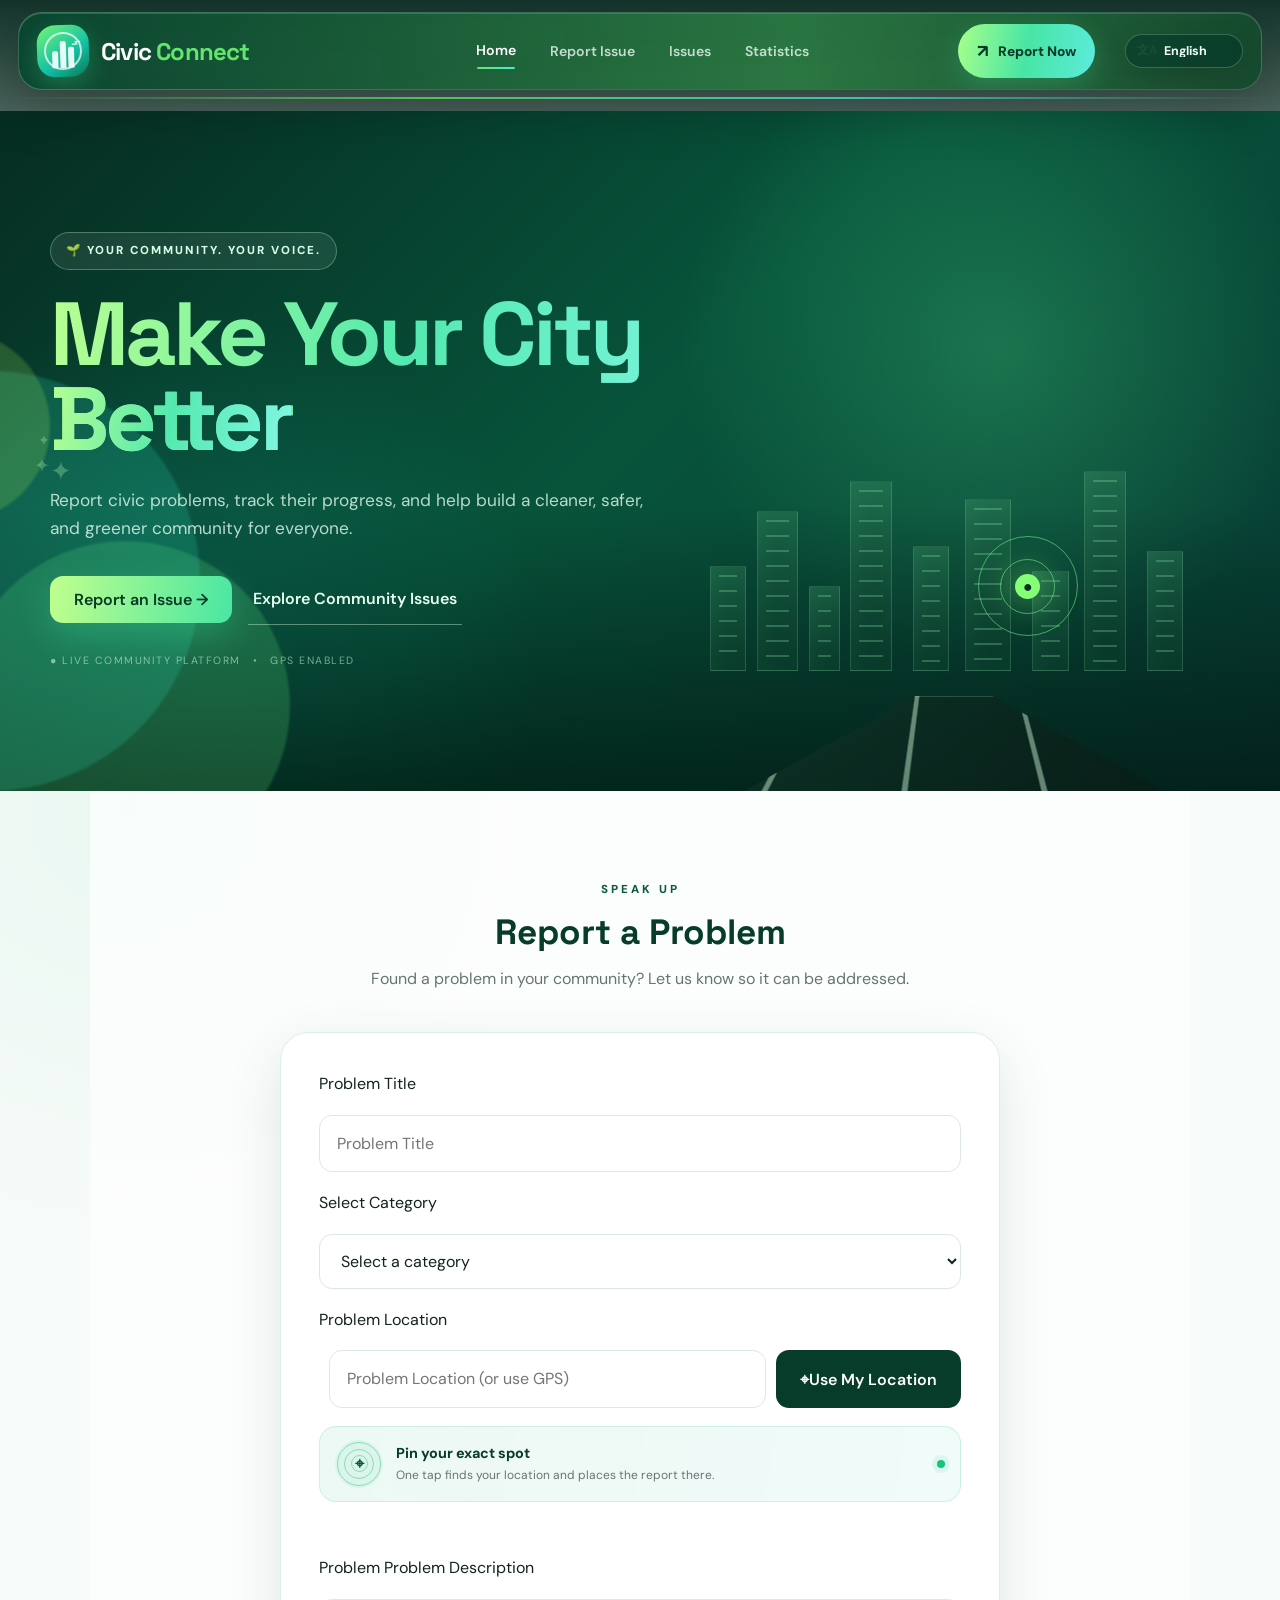
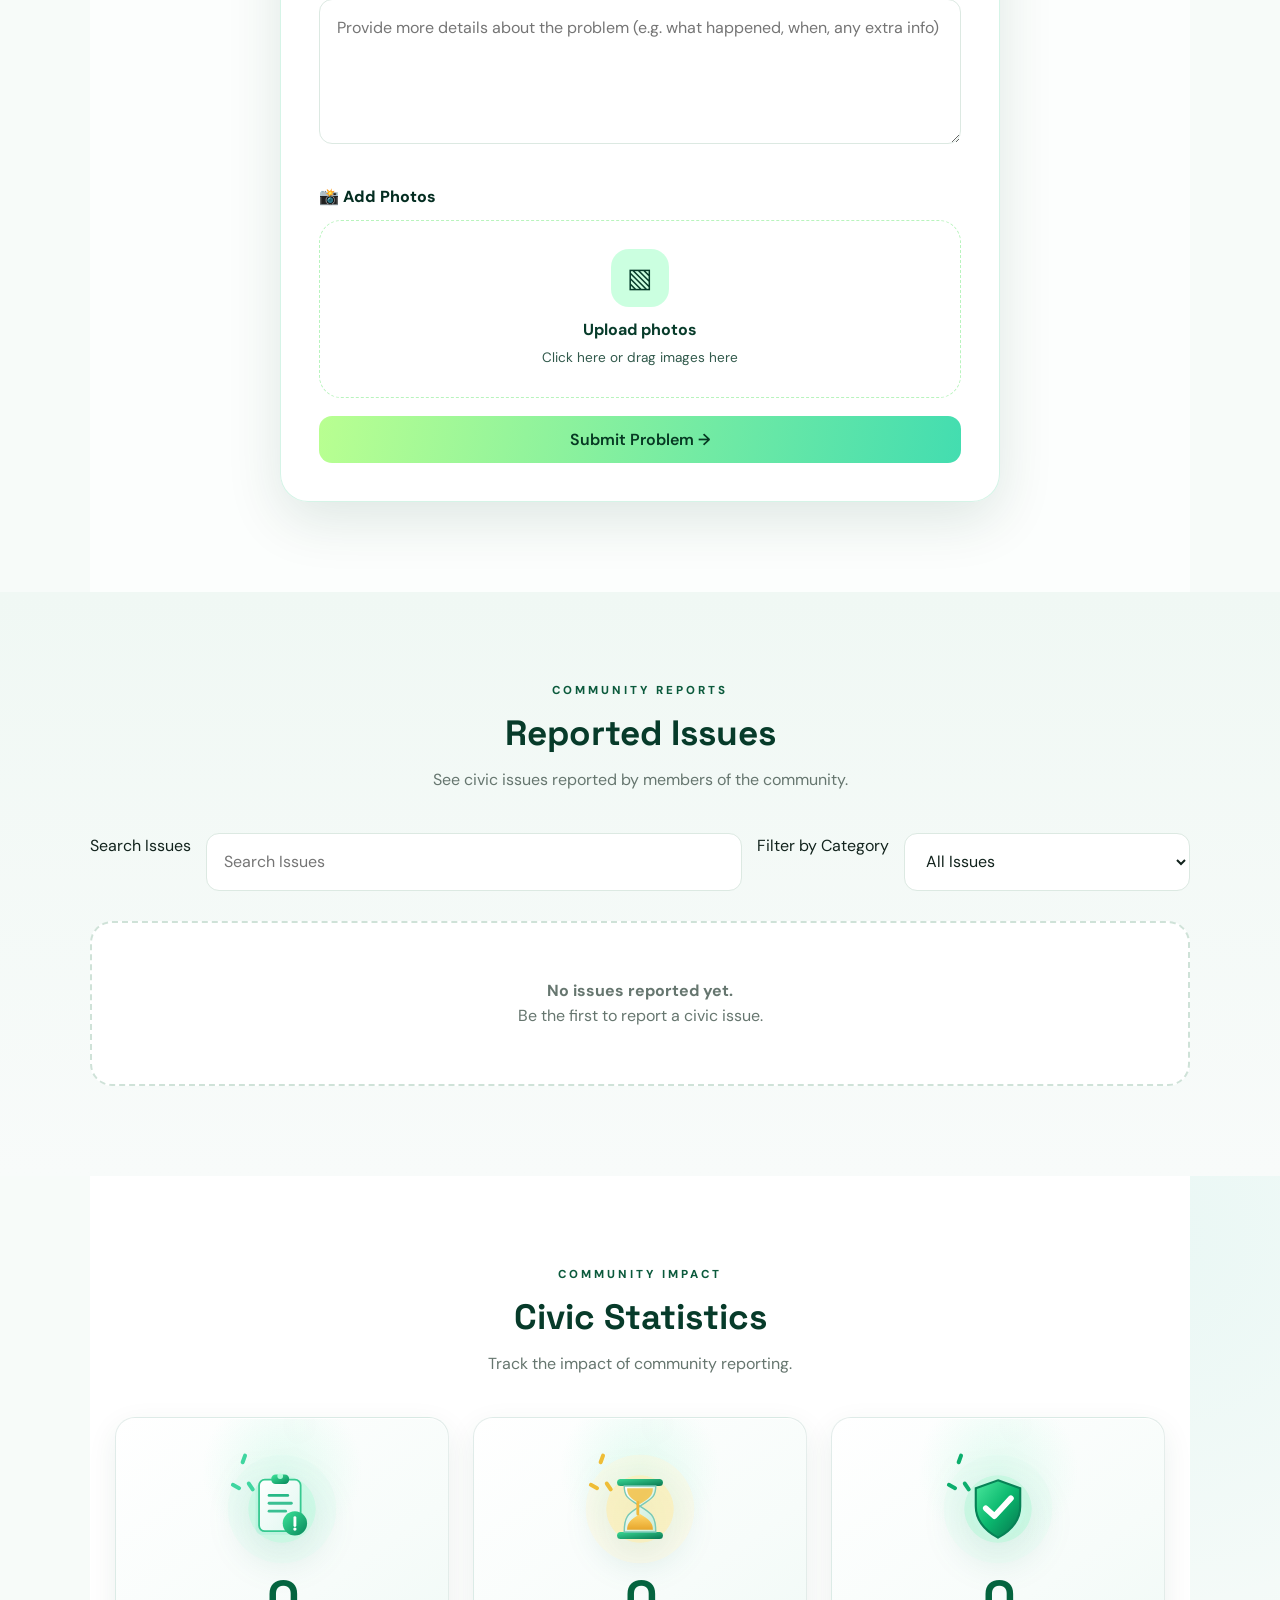
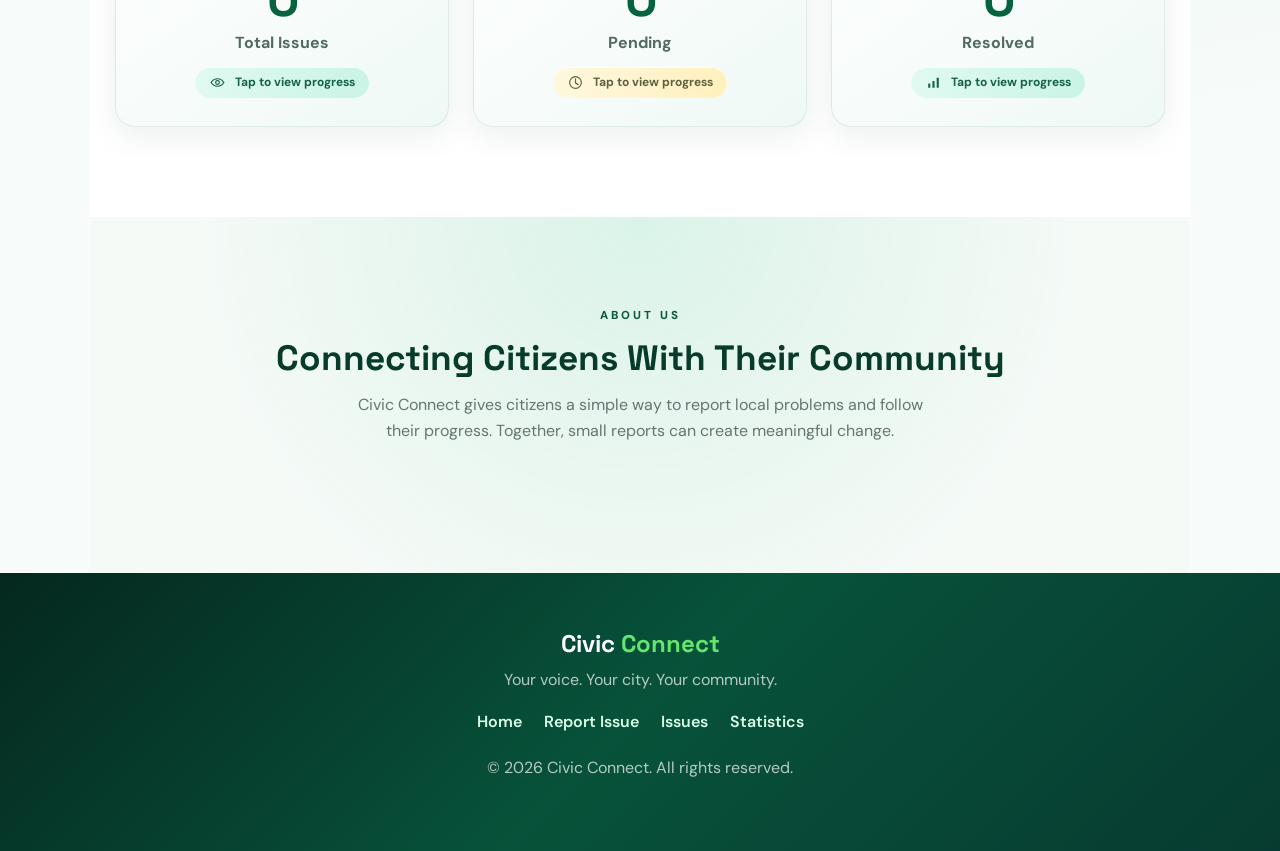
==== commit 5c7373a6: "Initial commit" ====
--- a/index.html
+++ b/index.html
@@ -26,16 +26,27 @@
             </a>
 
             <div class="nav-links">
-                <a class="active" href="#home">Home</a>
-                <a href="#report">Report Issue</a>
-                <a href="#issues">Issues</a>
-                <a href="#statistics">Statistics</a>
+                <a class="active" href="#home"><span data-i18n="navHome">Home</span></a>
+                <a href="#report"><span data-i18n="navReport">Report Issue</span></a>
+                <a href="#issues"><span data-i18n="navIssues">Issues</span></a>
+                <a href="#statistics"><span data-i18n="navStats">Statistics</span></a>
             </div>
 
             <a class="nav-cta" href="#report">
                 <span class="cta-icon">↗</span>
-                <span>Report Now</span>
+                <span data-i18n="reportNow">Report Now</span>
             </a>
+
+            <div class="language-selector" aria-label="Language selection">
+                <select id="languageSelect">
+                    <option value="en">English</option>
+                    <option value="hi">हिन्दी</option>
+                    <option value="te">తెలుగు</option>
+                    <option value="ta">தமிழ்</option>
+                    <option value="mr">मराठी</option>
+                    <option value="bn">বাংলা</option>
+                </select>
+            </div>
 
             <button class="nav-menu" id="navMenu" type="button" aria-label="Open navigation" aria-expanded="false">
                 <span></span><span></span><span></span>
@@ -57,21 +68,21 @@
             </div>
 
             <div class="hero-content">
-                <span class="hero-tag">🌱 YOUR COMMUNITY. YOUR VOICE.</span>
-                <h2>Make Your City <span>Better</span></h2>
+                <span class="hero-tag"><span data-i18n="heroTag">🌱 YOUR COMMUNITY. YOUR VOICE.</span></span>
+                <h2><span data-i18n="heroTitle">Make Your City <span>Better</span></span></h2>
                 <p>
                     Report civic problems, track their progress,
                     and help build a cleaner, safer, and greener
                     community for everyone.
                 </p>
                 <div class="hero-actions">
-                    <button id="reportButton">Report an Issue <span>→</span></button>
-                    <a href="#issues" class="hero-secondary">Explore Community Issues</a>
+                    <button id="reportButton"><span data-i18n="heroReport">Report an Issue</span> <span>→</span></button>
+                    <a href="#issues" class="hero-secondary">Explore Community <span data-i18n="navIssues">Issues</span></a>
                 </div>
                 <div class="hero-trust">
-                    <span>● LIVE COMMUNITY PLATFORM</span>
+                    <span><span data-i18n="livePlatform">● LIVE COMMUNITY PLATFORM</span></span>
                     <span>•</span>
-                    <span>GPS ENABLED</span>
+                    <span><span data-i18n="gpsEnabled">GPS ENABLED</span></span>
                 </div>
             </div>
 
@@ -150,8 +161,8 @@
                 <p id="locationStatus" class="location-status" aria-live="polite"></p>
                 <div id="mapPreview" class="map-preview hidden"></div>
 
-                <label for="issueDescription">Problem Description</label>
-                <textarea id="issueDescription" placeholder="Provide more details about the problem (e.g. what happened, when, any extra info)" required></textarea>
+                <label for="issueProblem Description">Problem Problem Description</label>
+                <textarea id="issueProblem Description" placeholder="Provide more details about the problem (e.g. what happened, when, any extra info)" required></textarea>
 
                 <div class="photo-upload-group">
                     <label class="photo-upload-title" for="issuePhotos">Add Photos <span>(Optional)</span></label>
@@ -316,6 +327,7 @@
                     </div>
 
                     <div class="repair-animation">
+                        <div class="worker-scene-badge" aria-hidden="true">👷 REPAIR CREW</div>
                         <div class="repair-sky-glow"></div>
                         <div class="repair-cloud cloud-a"></div>
                         <div class="repair-cloud cloud-b"></div>
@@ -397,10 +409,10 @@
         <h3>Civic <span>Connect</span></h3>
         <p>Your voice. Your city. Your community.</p>
         <div class="footer-links">
-            <a href="#home">Home</a>
-            <a href="#report">Report Issue</a>
-            <a href="#issues">Issues</a>
-            <a href="#statistics">Statistics</a>
+            <a href="#home"><span data-i18n="navHome">Home</span></a>
+            <a href="#report"><span data-i18n="navReport">Report Issue</span></a>
+            <a href="#issues"><span data-i18n="navIssues">Issues</span></a>
+            <a href="#statistics"><span data-i18n="navStats">Statistics</span></a>
         </div>
         <p>© 2026 Civic Connect. All rights reserved.</p>
     </footer>
@@ -413,5 +425,6 @@
     </div>
 
     <script src="script.js"></script>
+    <script src="language.js"></script>
 </body>
 </html>
--- a/style.css
+++ b/style.css
@@ -1453,3 +1453,98 @@
 @keyframes coneBounce{50%{transform:translateY(-2px)}}
 @media(max-width:700px){.repair-scene-top{align-items:flex-start;flex-direction:column}.repair-animation{height:250px}.road-worker{left:37%;transform:scale(.9);transform-origin:bottom}.repair-shovel{left:45%;transform:scale(.9);transform-origin:bottom}.repair-check{right:10%;top:25px}.cone-left{left:6%}.cone-right{right:7%}.repair-caption{left:14px;bottom:14px}.repair-caption small{max-width:210px}}
 @media(prefers-reduced-motion:reduce){.repair-animation *,.repair-animation{animation:none!important}}
+
+
+/* =========================================================
+   CIVIC RESPONSE — HIGH VISIBILITY WORKER ANIMATION
+   ========================================================= */
+.repair-scene{
+    margin:28px 0 12px;
+    border:1px solid rgba(99,230,109,.22);
+    border-radius:26px;
+    background:linear-gradient(145deg,rgba(255,255,255,.075),rgba(15,118,80,.055));
+    box-shadow:0 24px 70px rgba(0,0,0,.22), inset 0 1px 0 rgba(255,255,255,.08);
+}
+.repair-scene-top{padding:20px 22px 15px}
+.repair-eyebrow{font-size:.7rem;color:#63e6d0;letter-spacing:.2em}
+.repair-scene-top h3{font-size:1.15rem;margin-top:4px}
+.repair-live{padding:8px 13px;background:rgba(25,195,125,.15);color:#e9fff3}
+.repair-animation{
+    height:340px;
+    background:
+      radial-gradient(circle at 50% 12%,rgba(99,230,109,.16),transparent 28%),
+      linear-gradient(180deg,#174b3a 0%,#0c3428 51%,#0a2b21 52%,#061c15 100%);
+}
+.repair-sky-glow{width:520px;height:230px;left:50%;top:-145px;transform:translateX(-50%);background:rgba(77,231,210,.16);filter:blur(35px)}
+.repair-road{height:190px;bottom:-62px;transform:perspective(520px) rotateX(56deg);background:linear-gradient(180deg,#344842,#182a24 72%);border-top:2px solid rgba(183,255,212,.2)}
+.pothole{left:50%;top:31px;width:150px;height:58px}
+.pothole-fill{animation:potholeFill 4.8s ease-in-out infinite}
+.safety-cone{bottom:104px;width:34px;height:58px}
+.cone-left{left:24%;}.cone-right{right:24%}
+.road-worker{
+    left:calc(50% - 118px);
+    bottom:93px;
+    width:100px;
+    height:175px;
+    transform:scale(1.15);
+    transform-origin:50% 100%;
+    filter:drop-shadow(0 13px 12px rgba(0,0,0,.3));
+    animation:workerShift 4.8s ease-in-out infinite;
+}
+.worker-head{left:34px;width:44px;height:47px}
+.worker-helmet{width:44px;height:22px;background:linear-gradient(180deg,#fff08a,#f4b400)}
+.worker-helmet::after{width:52px;height:6px;left:-4px}
+.worker-face{left:8px;top:16px;width:29px;height:31px}
+.worker-body{left:23px;top:45px;width:53px;height:72px}
+.worker-arm{width:19px;height:67px}
+.arm-back{left:10px;top:52px}
+.arm-front{left:66px;top:51px}
+.worker-leg{top:110px;width:21px;height:54px}
+.leg-back{left:27px}.leg-front{left:51px}
+.worker-boot{top:160px;width:28px;height:14px}
+.boot-back{left:19px}.boot-front{left:49px}
+.repair-shovel{
+    left:calc(50% - 5px);
+    bottom:99px;
+    width:110px;
+    height:160px;
+    transform:rotate(-4deg) scale(1.05);
+    transform-origin:bottom center;
+}
+.shovel-handle{left:49px;height:124px;width:7px}
+.shovel-grip{left:37px;top:-6px;width:32px;height:10px}
+.shovel-blade{left:27px;width:49px;height:39px}
+.worker-shadow{left:calc(50% - 145px);bottom:86px;width:180px;height:28px;filter:blur(5px)}
+.repair-dust{width:10px;height:10px}
+.dust-a{left:calc(50% - 55px);bottom:125px}.dust-b{left:calc(50% - 20px);bottom:137px}.dust-c{left:calc(50% - 5px);bottom:116px}
+.repair-caption{
+    left:50%;bottom:18px;transform:translateX(-50%);
+    width:min(88%,520px);padding:11px 16px;
+    border:1px solid rgba(183,255,212,.16);
+    background:rgba(2,22,16,.7);backdrop-filter:blur(12px);
+    border-radius:15px;text-align:center;
+}
+.repair-caption strong{display:block;color:#fff;font-size:.86rem}
+.repair-caption small{display:block;color:#a9d8c5;margin-top:3px;font-size:.68rem}
+.repair-check{right:10%;top:22%;width:54px;height:54px;font-size:1.7rem}
+
+@media(max-width:600px){
+    .repair-scene-top{align-items:flex-start;flex-direction:column;padding:17px}
+    .repair-animation{height:300px}
+    .road-worker{left:calc(50% - 108px);bottom:87px;transform:scale(.9)}
+    .repair-shovel{left:calc(50% - 2px);bottom:92px;transform:rotate(-4deg) scale(.88)}
+    .cone-left{left:12%}.cone-right{right:12%}
+    .repair-caption{bottom:12px;width:88%}
+}
+
+.worker-scene-badge{position:absolute;z-index:30;top:16px;left:18px;padding:8px 12px;border-radius:999px;background:rgba(3,28,20,.72);border:1px solid rgba(99,230,109,.25);color:#dfffee;font-size:.65rem;font-weight:900;letter-spacing:.08em;box-shadow:0 8px 20px rgba(0,0,0,.2);backdrop-filter:blur(8px)}
+@media(max-width:600px){.worker-scene-badge{font-size:.58rem;top:12px;left:12px}}
+
+/* ---------- LANGUAGE SELECTOR ---------- */
+.language-selector{display:flex;align-items:center;margin-left:8px;position:relative;z-index:5}
+.language-selector::before{content:'文A';position:absolute;left:12px;pointer-events:none;color:#b7ffd4;font-size:.72rem;font-weight:800;opacity:.9}
+#languageSelect{appearance:none;-webkit-appearance:none;border:1px solid rgba(183,255,212,.24);background:rgba(7,59,42,.72);color:#f3fff8;border-radius:999px;padding:10px 34px 10px 38px;font:700 .78rem/1 'DM Sans',sans-serif;cursor:pointer;outline:none;box-shadow:0 10px 28px rgba(0,0,0,.14);transition:.25s ease;backdrop-filter:blur(14px);min-width:118px}
+#languageSelect:hover,#languageSelect:focus{border-color:rgba(99,230,109,.65);box-shadow:0 0 0 4px rgba(25,195,125,.12),0 10px 28px rgba(0,0,0,.18);transform:translateY(-1px)}
+#languageSelect option{background:#073b2a;color:#fff}
+@media(max-width:900px){.language-selector{margin-left:auto;margin-right:8px}.nav-links .language-selector{margin-left:0}}
+@media(max-width:600px){#languageSelect{min-width:94px;padding-left:34px;padding-right:26px;font-size:.72rem}.language-selector::before{left:10px}}
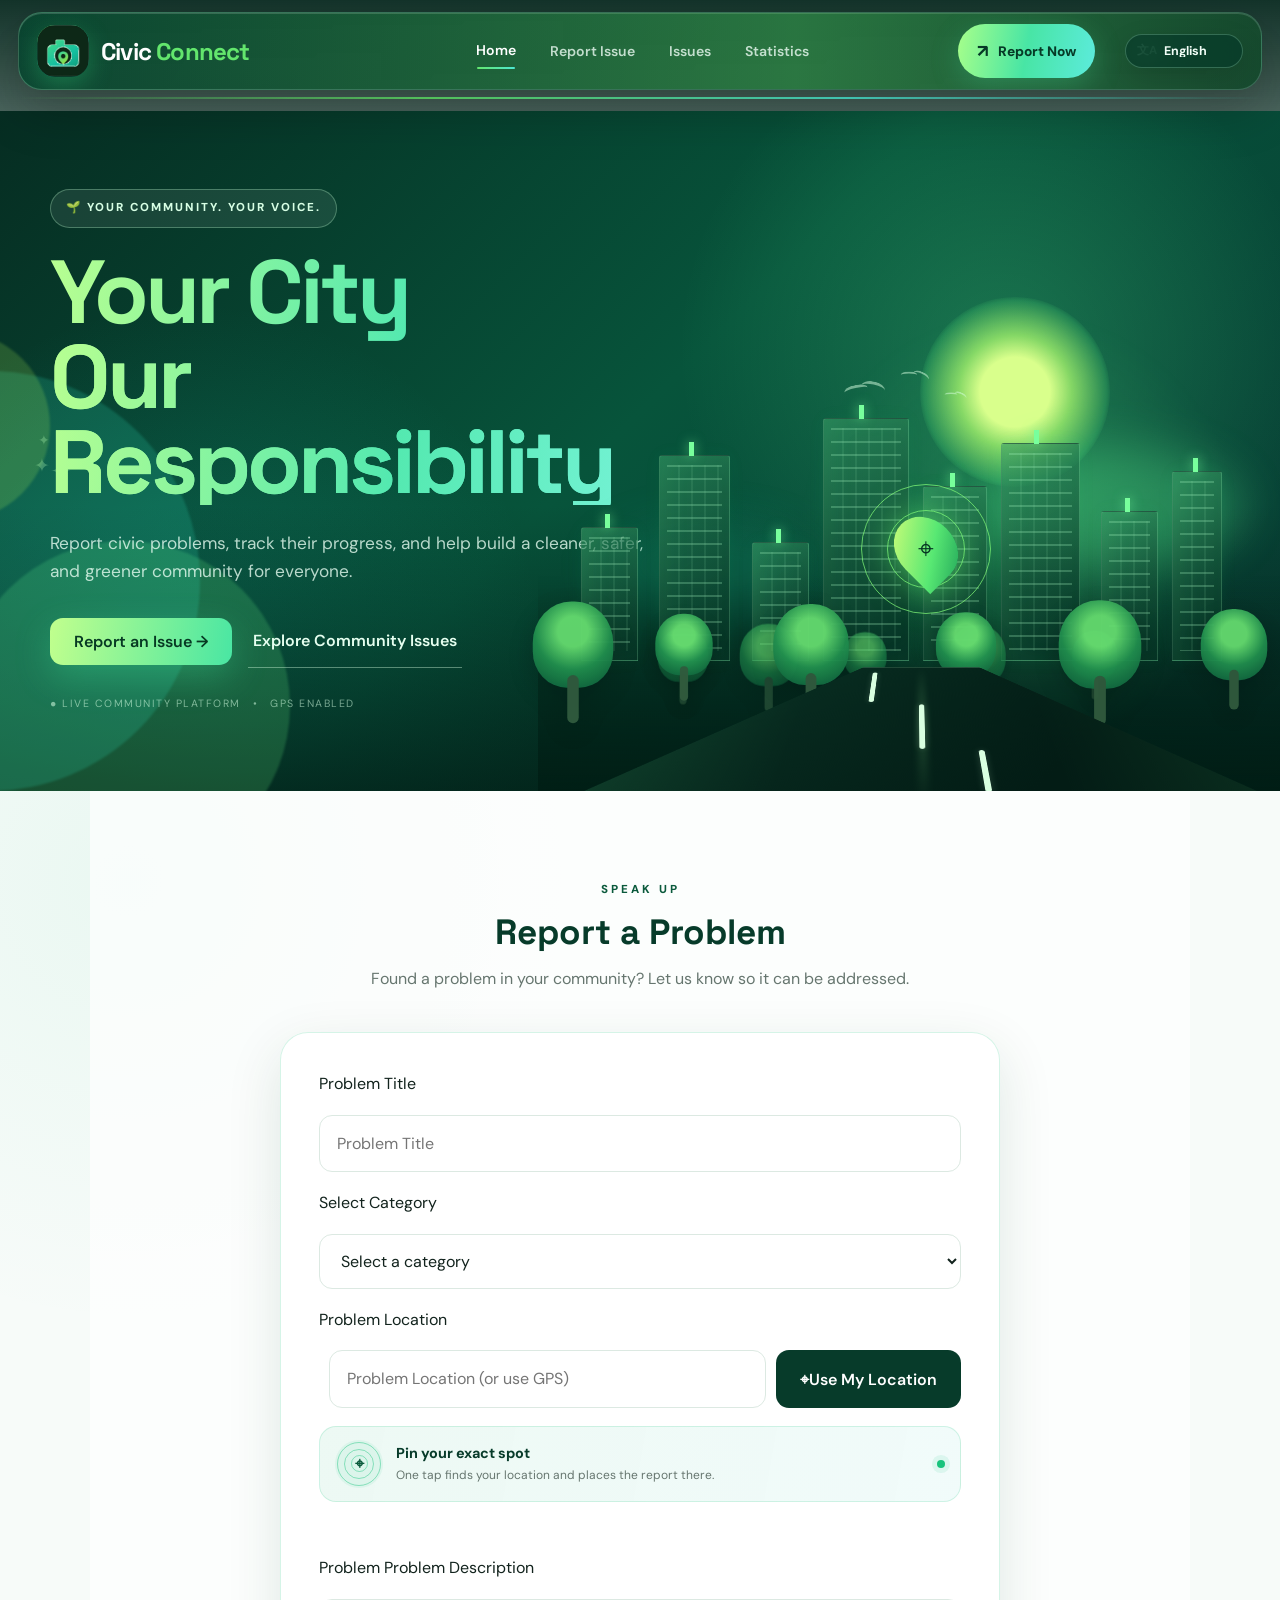
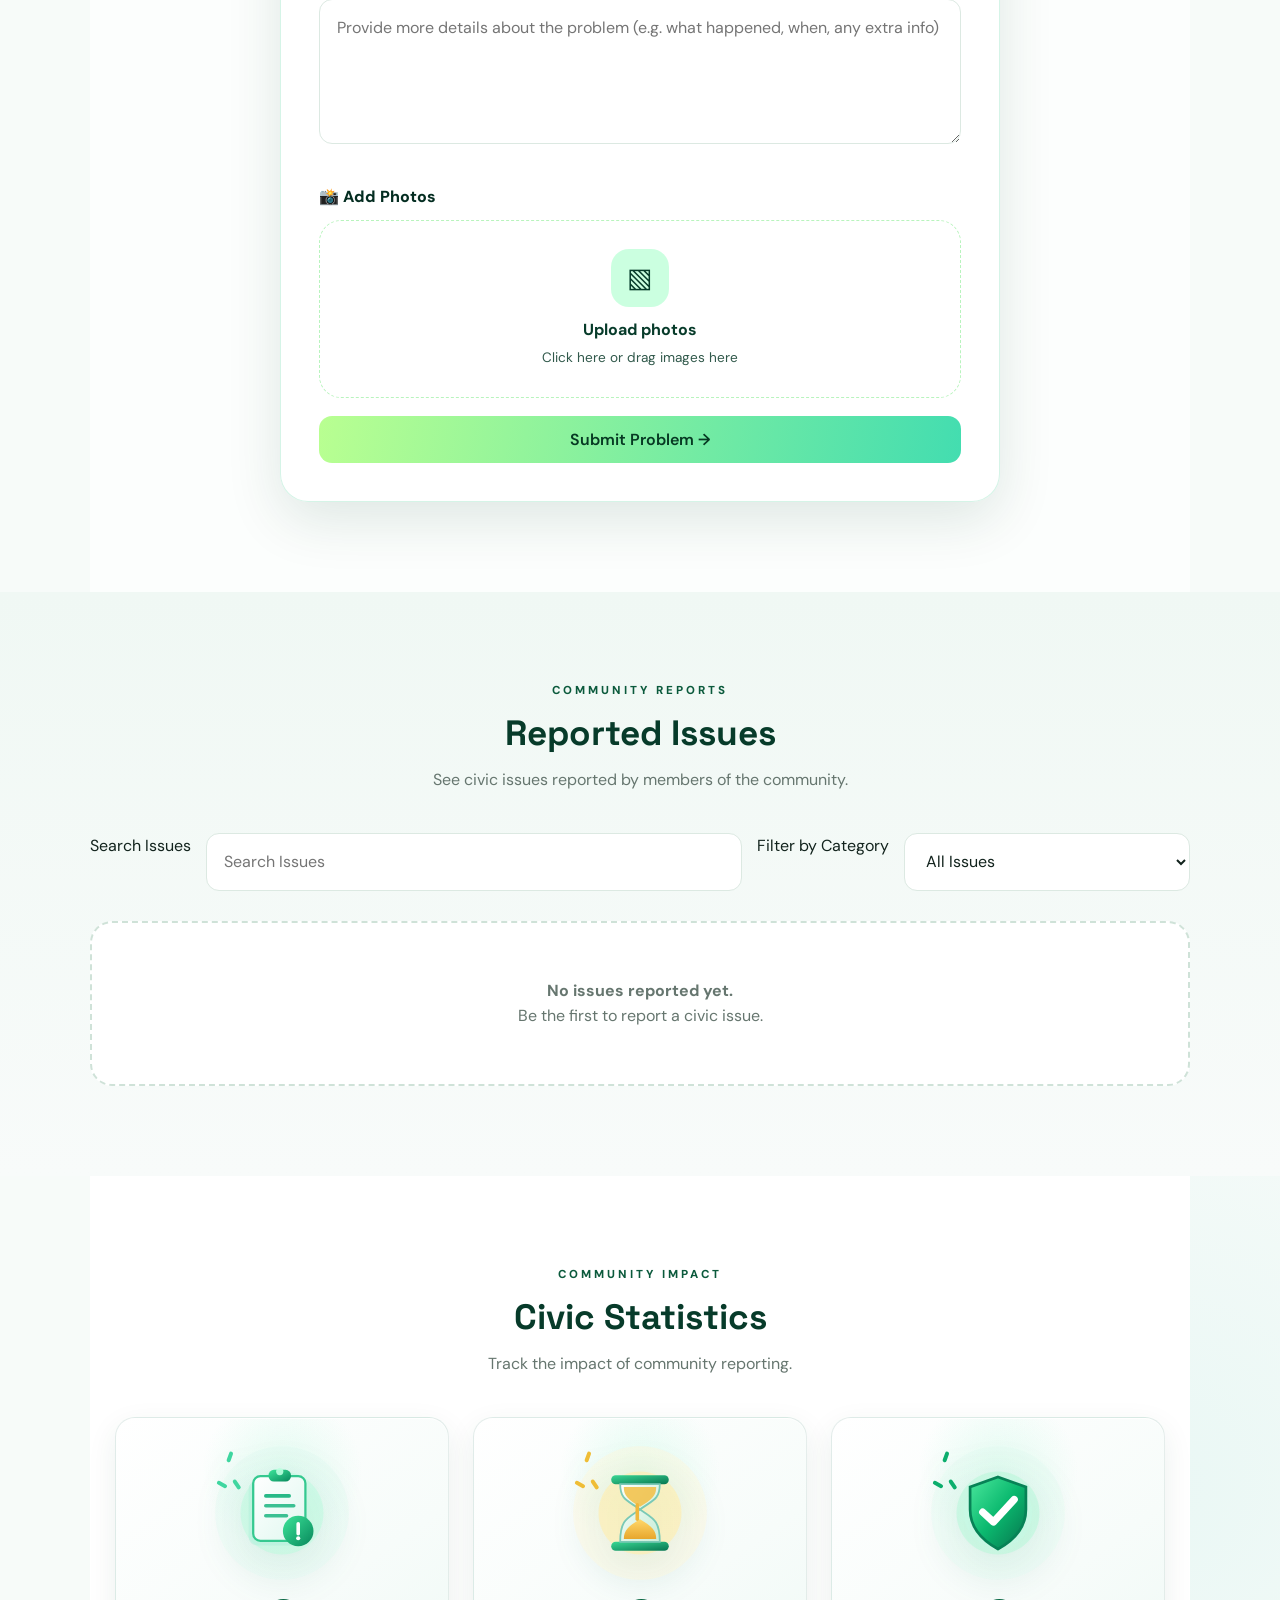
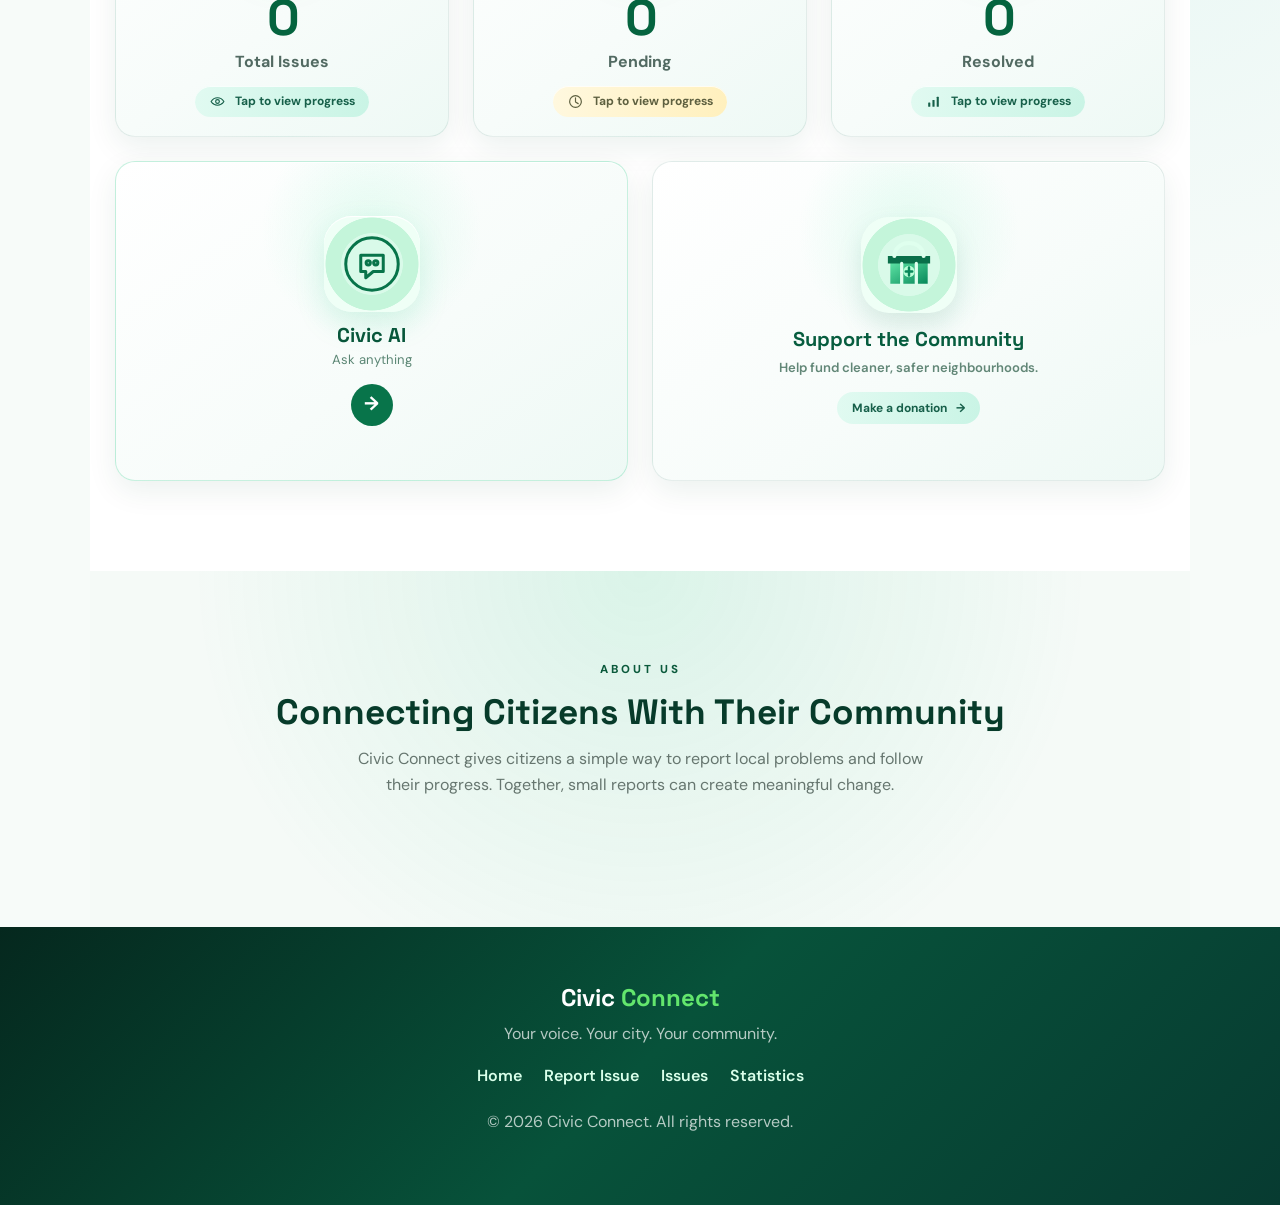
==== commit e44e5088: "Initial commit" ====
--- a/index.html
+++ b/index.html
@@ -14,11 +14,7 @@
         <nav class="cinematic-nav" aria-label="Main navigation">
             <a class="brand" href="#home" aria-label="Civic Connect home">
                 <span class="brand-mark" aria-hidden="true">
-                    <span class="brand-ring"></span>
-                    <span class="brand-building b1"></span>
-                    <span class="brand-building b2"></span>
-                    <span class="brand-building b3"></span>
-                    <span class="brand-leaf">⌁</span>
+                    <img class="brand-logo-img" src="civic-connect-logo.png" alt="">
                 </span>
                 <span class="brand-copy">
                     <strong>Civic <em>Connect</em></strong>
@@ -86,23 +82,41 @@
                 </div>
             </div>
 
-            <div class="hero-city" aria-hidden="true">
-                <div class="city-skyline">
-                    <span style="--h:42%;--x:4%;--w:7%"></span>
-                    <span style="--h:64%;--x:13%;--w:8%"></span>
-                    <span style="--h:34%;--x:23%;--w:6%"></span>
-                    <span style="--h:76%;--x:31%;--w:8%"></span>
-                    <span style="--h:50%;--x:43%;--w:7%"></span>
-                    <span style="--h:69%;--x:53%;--w:9%"></span>
-                    <span style="--h:40%;--x:66%;--w:7%"></span>
-                    <span style="--h:80%;--x:76%;--w:8%"></span>
-                    <span style="--h:48%;--x:88%;--w:7%"></span>
-                </div>
-                <div class="hero-road"></div>
-                <div class="hero-gps">
+            <div class="hero-city hero-city-reference" aria-hidden="true">
+                <div class="hero-sun"></div>
+                <div class="hero-haze haze-a"></div>
+                <div class="hero-haze haze-b"></div>
+                <div class="hero-birds"><i></i><i></i><i></i></div>
+
+                <div class="hero-city-backdrop">
+                    <span class="tower tower-a"><b></b></span>
+                    <span class="tower tower-b"><b></b></span>
+                    <span class="tower tower-c"><b></b></span>
+                    <span class="tower tower-d"><b></b></span>
+                    <span class="tower tower-e"><b></b></span>
+                    <span class="tower tower-f"><b></b></span>
+                    <span class="tower tower-g"><b></b></span>
+                    <span class="tower tower-h"><b></b></span>
+                </div>
+
+                <div class="hero-trees trees-back">
+                    <span></span><span></span><span></span><span></span><span></span>
+                </div>
+                <div class="hero-trees trees-front">
+                    <span></span><span></span><span></span><span></span><span></span><span></span>
+                </div>
+
+                <div class="hero-road hero-road-reference">
+                    <span class="road-glow"></span>
+                    <span class="road-dash dash-1"></span>
+                    <span class="road-dash dash-2"></span>
+                    <span class="road-dash dash-3"></span>
+                </div>
+
+                <div class="hero-gps hero-gps-reference">
                     <span class="gps-ring r1"></span>
                     <span class="gps-ring r2"></span>
-                    <span class="gps-pin">●</span>
+                    <span class="gps-pin"><span>⌖</span></span>
                 </div>
             </div>
         </section>
@@ -302,6 +316,77 @@
                     <strong class="stat-label">Resolved</strong>
                     <span class="stat-action"><svg viewBox="0 0 32 32" aria-hidden="true"><rect x="6" y="18" width="4" height="8" rx="1"/><rect x="14" y="13" width="4" height="13" rx="1"/><rect x="22" y="7" width="4" height="19" rx="1"/></svg>Tap to view progress</span>
                 </button>
+
+
+            </div>
+
+            <!-- Separate Civic AI + Community Support tools -->
+            <div class="civic-support-grid" aria-label="Civic support tools">
+                <div class="civic-ai-launch-wrap" id="civicAiCard">
+                    <button class="civic-ai-launch" id="civicAiButton" type="button" aria-expanded="false" aria-controls="civicAiPanel">
+                        <span class="civic-ai-launch-icon" aria-hidden="true">
+                            <svg viewBox="0 0 48 48"><circle cx="24" cy="24" r="21"/><path d="M15 17h18v13H25l-6 5v-5h-4Z"/><circle cx="21" cy="23" r="1.7"/><circle cx="27" cy="23" r="1.7"/></svg>
+                        </span>
+                        <span><strong>Civic AI</strong><small>Ask anything</small></span>
+                        <span class="civic-ai-launch-arrow" aria-hidden="true">→</span>
+                    </button>
+
+                    <div class="civic-ai-panel" id="civicAiPanel" hidden>
+                        <div class="civic-ai-head">
+                            <div class="civic-ai-title">
+                                <span class="civic-ai-mini-avatar" aria-hidden="true">✦</span>
+                                <div>
+                                    <strong>Civic AI Assistant</strong>
+                                    <span><i></i> Online · Here to help</span>
+                                </div>
+                            </div>
+                            <button class="civic-ai-close" id="civicAiClose" type="button" aria-label="Close Civic AI">×</button>
+                        </div>
+                        <div class="civic-ai-body">
+                            <div class="civic-ai-welcome">
+                                <div class="civic-ai-big-avatar" aria-hidden="true">✦</div>
+                                <h3>How can I help you?</h3>
+                                <p>Ask anything about civic issues, reporting, or Civic Connect.</p>
+                            </div>
+                            <div class="civic-ai-messages" id="civicAiMessages" aria-live="polite">
+                                <div class="civic-ai-message bot">Hi! I'm Civic AI. How can I help you today?</div>
+                            </div>
+                            <div class="civic-ai-suggestions" aria-label="Suggested questions">
+                                <button type="button" data-ai-question="How do I report a problem?">How do I report a problem?</button>
+                                <button type="button" data-ai-question="How does GPS work?">How does GPS work?</button>
+                                <button type="button" data-ai-question="How do I track my report?">Track my report</button>
+                            </div>
+                            <form class="civic-ai-form" id="civicAiForm">
+                                <span class="civic-ai-plus" aria-hidden="true">+</span>
+                                <input id="civicAiInput" type="text" placeholder="Ask me anything..." autocomplete="off" aria-label="Ask Civic AI a question">
+                                <button type="submit" aria-label="Send message">➤</button>
+                            </form>
+                        </div>
+                    </div>
+                </div>
+
+                <button class="civic-support-card donation-card" type="button" id="donationCard" aria-label="Community donations">
+                    <span class="support-icon-wrap" aria-hidden="true">
+                        <svg viewBox="0 0 96 96" role="img">
+                            <defs>
+                                <linearGradient id="donationGreen" x1="0" y1="0" x2="1" y2="1">
+                                    <stop offset="0" stop-color="#62e8a8"/>
+                                    <stop offset="1" stop-color="#07885a"/>
+                                </linearGradient>
+                            </defs>
+                            <circle cx="48" cy="48" r="38" fill="#d9fae9"/>
+                            <path d="M25 42h46v29H25z" fill="url(#donationGreen)"/>
+                            <path d="M22 37h52v9H22z" fill="#0a6f4a"/>
+                            <path d="M30 37c0-9 8-16 18-16s18 7 18 16" fill="none" stroke="#dfffee" stroke-width="5" stroke-linecap="round"/>
+                            <path d="M39 46v25M57 46v25" stroke="#dfffee" stroke-width="4" stroke-linecap="round"/>
+                            <circle cx="48" cy="56" r="7" fill="#b8ffd7"/>
+                            <path d="M48 51v10M44 56h8" stroke="#07885a" stroke-width="3" stroke-linecap="round"/>
+                        </svg>
+                    </span>
+                    <strong>Support the Community</strong>
+                    <span class="support-subtitle">Help fund cleaner, safer neighbourhoods.</span>
+                    <span class="support-action">Make a donation <span aria-hidden="true">→</span></span>
+                </button>
             </div>
         </section>
 
@@ -419,6 +504,61 @@
 
     <div id="toast" role="status" aria-live="polite"></div>
 
+    <div class="donation-modal" id="donationModal" aria-hidden="true">
+        <div class="donation-backdrop" data-close-donation></div>
+        <div class="donation-panel" role="dialog" aria-modal="true" aria-labelledby="donationTitle">
+            <button class="donation-close" id="donationClose" type="button" aria-label="Close donation">×</button>
+            <div class="donation-panel-icon" aria-hidden="true">
+                <svg viewBox="0 0 64 64"><path d="M12 28h40v24H12z"/><path d="M9 23h46v8H9z"/><path d="M18 23c0-8 6-14 14-14s14 6 14 14" fill="none"/><path d="M25 31v21M39 31v21"/><circle cx="32" cy="42" r="6"/><path d="M32 38v8M28 42h8"/></svg>
+            </div>
+            <span class="donation-kicker">COMMUNITY SUPPORT</span>
+            <h2 id="donationTitle">Support Our City</h2>
+            <p>Choose an amount and your preferred UPI or bank app.</p>
+            <div class="donation-amounts" role="group" aria-label="Donation amount">
+                <button type="button" data-donation-amount="10">₹10</button>
+                <button type="button" data-donation-amount="25">₹25</button>
+                <button type="button" data-donation-amount="50">₹50</button>
+                <button type="button" data-donation-amount="100">₹100</button>
+            </div>
+            <label class="donation-custom-label" for="donationAmount">Amount</label>
+            <div class="donation-input-wrap"><span>₹</span><input id="donationAmount" type="number" min="1" step="1" value="10" inputmode="numeric" aria-label="Donation amount"></div>
+
+            <div class="payment-method-heading"><span>Choose payment app</span><small>UPI / Bank</small></div>
+            <div class="payment-methods" role="group" aria-label="Payment method">
+                <button type="button" class="payment-method selected" data-pay-method="gpay" aria-label="Google Pay">
+                    <img class="payment-logo payment-logo-image gpay-image" src="payment-logos/google-pay.png" alt="Google Pay logo"><span>Google Pay</span>
+                </button>
+                <button type="button" class="payment-method" data-pay-method="phonepe" aria-label="PhonePe">
+                    <span class="payment-logo phonepe-logo">पे</span><span>PhonePe</span>
+                </button>
+                <button type="button" class="payment-method" data-pay-method="paytm" aria-label="Paytm">
+                    <img class="payment-logo payment-logo-image paytm-image" src="payment-logos/paytm.png" alt="Paytm logo"><span>Paytm</span>
+                </button>
+                <button type="button" class="payment-method" data-pay-method="bhim" aria-label="BHIM">
+                    <span class="payment-logo bhim-logo">BH</span><span>BHIM</span>
+                </button>
+                <button type="button" class="payment-method" data-pay-method="axis" aria-label="Axis Bank">
+                    <img class="payment-logo payment-logo-image axis-image" src="payment-logos/axis-bank.png" alt="Axis Bank logo"><span>Axis Bank</span>
+                </button>
+                <button type="button" class="payment-method" data-pay-method="hdfc" aria-label="HDFC Bank">
+                    <span class="payment-logo bank-logo">H</span><span>HDFC Bank</span>
+                </button>
+                <button type="button" class="payment-method" data-pay-method="sbi" aria-label="State Bank of India">
+                    <span class="payment-logo bank-logo">S</span><span>SBI</span>
+                </button>
+                <button type="button" class="payment-method" data-pay-method="icici" aria-label="ICICI Bank">
+                    <span class="payment-logo bank-logo">I</span><span>ICICI Bank</span>
+                </button>
+                <button type="button" class="payment-method" data-pay-method="other" aria-label="Other UPI or bank app">
+                    <span class="payment-logo bank-logo">+</span><span>Other UPI</span>
+                </button>
+            </div>
+
+            <button class="donation-pay" id="donationPay" type="button">Pay ₹10 securely <span>→</span></button>
+            <small class="donation-note">Your selected app opens on supported phones. Bank choices use the standard UPI payment flow. Add the real Civic Connect recipient UPI ID in script.js before deployment.</small>
+        </div>
+    </div>
+
     <div class="photo-lightbox" id="photoLightbox" aria-hidden="true">
         <button type="button" class="photo-lightbox-close" id="photoLightboxClose" aria-label="Close lightbox">✕</button>
         <img id="lightboxImage" src="" alt="Issue photo preview">
--- a/style.css
+++ b/style.css
@@ -111,7 +111,7 @@
     background: linear-gradient(145deg, #74f477, #13bfa5 60%, #0c7653);
     box-shadow: 0 8px 24px rgba(54, 235, 133, .28);
     overflow: hidden;
-    transform: rotate(-2deg);
+    transform: rotate(0deg);
 }
 
 .brand-ring {
@@ -858,7 +858,7 @@
 
 .stats-reference {
     display: grid;
-    grid-template-columns: repeat(3, minmax(0, 1fr));
+    grid-template-columns: repeat(4, minmax(0, 1fr));
     gap: 24px;
     align-items: stretch;
 }
@@ -1548,3 +1548,457 @@
 #languageSelect option{background:#073b2a;color:#fff}
 @media(max-width:900px){.language-selector{margin-left:auto;margin-right:8px}.nav-links .language-selector{margin-left:0}}
 @media(max-width:600px){#languageSelect{min-width:94px;padding-left:34px;padding-right:26px;font-size:.72rem}.language-selector::before{left:10px}}
+
+/* =========================================================
+   HERO REFERENCE SCENE — VISUAL ONLY
+   ========================================================= */
+.hero-city-reference {
+    width: min(58vw, 760px);
+    height: min(520px, 70vh);
+    right: 0;
+    bottom: 0;
+    overflow: visible;
+}
+
+.hero-city-reference::before {
+    content: "";
+    position: absolute;
+    inset: 8% -8% 0 0;
+    background: radial-gradient(circle at 60% 45%, rgba(95,255,138,.20), transparent 40%), linear-gradient(180deg, transparent 55%, rgba(0,28,19,.72));
+    border-radius: 48% 0 0 0;
+    pointer-events: none;
+}
+
+.hero-sun {
+    position: absolute;
+    width: 190px;
+    height: 190px;
+    right: 23%;
+    top: 5%;
+    border-radius: 50%;
+    background: radial-gradient(circle, #d9ff8c 0 26%, rgba(176,255,112,.72) 42%, rgba(96,255,130,.18) 68%, transparent 72%);
+    filter: blur(.3px);
+    animation: heroSunPulse 5s ease-in-out infinite;
+}
+
+.hero-haze { position:absolute; border-radius:50%; filter:blur(24px); opacity:.28; }
+.haze-a { width:260px; height:120px; right:5%; top:34%; background:#61ff96; }
+.haze-b { width:220px; height:90px; left:8%; top:48%; background:#25cfa1; opacity:.16; }
+
+.hero-birds { position:absolute; right:42%; top:18%; width:130px; height:50px; }
+.hero-birds i { position:absolute; width:24px; height:10px; border-top:3px solid rgba(216,255,225,.5); border-radius:50%; transform:rotate(-12deg); animation: birdFloat 5s ease-in-out infinite; }
+.hero-birds i::after { content:""; position:absolute; width:24px; height:10px; border-top:3px solid rgba(216,255,225,.5); border-radius:50%; left:17px; top:-3px; transform:rotate(24deg); }
+.hero-birds i:nth-child(1){left:5px;top:20px}.hero-birds i:nth-child(2){left:58px;top:5px;animation-delay:-1.4s;transform:scale(.7)}.hero-birds i:nth-child(3){left:100px;top:25px;animation-delay:-2.5s;transform:scale(.55)}
+
+.hero-city-backdrop { position:absolute; inset:15% 4% 25% 0; display:block; }
+.tower { position:absolute; bottom:0; left:var(--x); width:var(--w); height:var(--h); border-radius:3px 3px 0 0; border:1px solid rgba(180,255,201,.16); background:linear-gradient(145deg,rgba(52,150,99,.58),rgba(4,48,35,.92)); box-shadow:inset 10px 0 25px rgba(130,255,164,.05), 0 0 18px rgba(48,210,123,.05); transform-origin:bottom; animation: towerBreath 7s ease-in-out infinite; }
+.tower::after { content:""; position:absolute; inset:9px 7px; background:repeating-linear-gradient(to bottom,rgba(175,255,200,.34) 0 2px,transparent 2px 13px), repeating-linear-gradient(to right,transparent 0 11px,rgba(175,255,200,.12) 11px 13px); opacity:.72; }
+.tower b { position:absolute; top:-14px; left:42%; width:5px; height:14px; background:#78ff9c; box-shadow:0 0 12px rgba(120,255,156,.7); }
+.tower-a{--x:6%;--w:8%;--h:43%;animation-delay:-1s}.tower-b{--x:17%;--w:10%;--h:66%;animation-delay:-2s}.tower-c{--x:30%;--w:8%;--h:38%;animation-delay:-3s}.tower-d{--x:40%;--w:12%;--h:78%;animation-delay:-4s}.tower-e{--x:54%;--w:9%;--h:56%;animation-delay:-5s}.tower-f{--x:65%;--w:11%;--h:70%;animation-delay:-2.5s}.tower-g{--x:79%;--w:8%;--h:48%;animation-delay:-1.7s}.tower-h{--x:89%;--w:7%;--h:61%;animation-delay:-3.7s}
+
+.hero-trees { position:absolute; left:0; right:0; bottom:21%; height:34%; pointer-events:none; }
+.hero-trees span { position:absolute; bottom:0; width:70px; height:75px; border-radius:48% 48% 42% 42%; background:radial-gradient(circle at 50% 35%,#65db6f 0 22%,#218f4e 55%,#0a5438 100%); filter:drop-shadow(0 8px 12px rgba(0,0,0,.2)); animation: treeSway 5s ease-in-out infinite; }
+.hero-trees span::after { content:""; position:absolute; width:10px; height:42px; left:30px; bottom:-31px; background:#315b3e; border-radius:8px; }
+.trees-back { opacity:.62; transform:scale(.72); transform-origin:bottom; }
+.trees-front { opacity:.95; }
+.trees-back span:nth-child(1){left:3%}.trees-back span:nth-child(2){left:19%;transform:scale(1.15)}.trees-back span:nth-child(3){left:37%;transform:scale(.85)}.trees-back span:nth-child(4){left:58%;transform:scale(1.12)}.trees-back span:nth-child(5){left:80%;transform:scale(.9)}
+.trees-front span:nth-child(1){left:0;transform:scale(1.15)}.trees-front span:nth-child(2){left:15%;transform:scale(.82)}.trees-front span:nth-child(3){left:32%;transform:scale(1.08)}.trees-front span:nth-child(4){left:53%;transform:scale(.86)}.trees-front span:nth-child(5){left:71%;transform:scale(1.18)}.trees-front span:nth-child(6){left:89%;transform:scale(.95)}
+
+.hero-road-reference { left:0; right:-3%; bottom:-4%; height:47%; clip-path:polygon(0 100%,100% 100%,62% 0,39% 0); background:linear-gradient(135deg,#0a3426,#031c15 72%); transform:perspective(600px) rotateX(49deg); box-shadow:0 -12px 30px rgba(63,255,142,.08); }
+.hero-road-reference::before { content:""; position:absolute; inset:0; background:linear-gradient(90deg,rgba(96,255,142,.08),transparent 30%,transparent 70%,rgba(96,255,142,.08)); }
+.road-glow { position:absolute; left:50%; top:0; width:8px; height:100%; background:linear-gradient(transparent,#9bff9e,transparent); filter:blur(5px); opacity:.25; }
+.road-dash { position:absolute; top:5%; width:7px; height:27%; border-radius:10px; background:#d9ffe0; box-shadow:0 0 10px rgba(219,255,224,.18); transform:rotate(0deg); }
+.dash-1{left:41%}.dash-2{left:50%;top:34%;height:32%}.dash-3{left:59%;top:67%;height:24%}
+
+.hero-sign { position:absolute; right:-1%; bottom:27%; width:135px; min-height:145px; padding:17px 13px; border:5px solid #0b4932; border-radius:6px; background:linear-gradient(145deg,#0d7149,#063d2c); box-shadow:0 14px 25px rgba(0,0,0,.24), inset 0 0 0 2px rgba(153,255,172,.1); transform:rotate(-1deg); animation: signFloat 6s ease-in-out infinite; }
+.hero-sign::before { content:""; position:absolute; left:50%; top:100%; width:8px; height:80px; transform:translateX(-50%); background:#214b38; }
+.hero-sign strong { display:block; color:#d8ffd9; font:800 1rem/1.18 "Space Grotesk",sans-serif; letter-spacing:.2px; }
+.hero-sign strong::after { content:""; display:block; width:33px; height:5px; margin-top:11px; border-radius:99px; background:#79ff86; box-shadow:0 0 12px rgba(121,255,134,.7); }
+
+.hero-gps-reference { right:39%; bottom:34%; width:130px; height:130px; z-index:6; }
+.hero-gps-reference .gps-pin { width:58px; height:70px; border-radius:52% 52% 52% 0; transform:rotate(-45deg); background:linear-gradient(145deg,#d6ff78,#58e873 58%,#1c9f57); box-shadow:0 0 38px rgba(109,255,116,.72); animation: gpsMarkerFloat 3.2s ease-in-out infinite; }
+.hero-gps-reference .gps-pin span { transform:rotate(45deg); color:#063523; font-size:28px; }
+.hero-gps-reference .gps-ring { border-color:rgba(136,255,124,.7); }
+.hero-gps-reference .r1{width:78px;height:78px}.hero-gps-reference .r2{width:130px;height:130px}
+
+@keyframes heroSunPulse { 0%,100%{transform:scale(1);opacity:.92}50%{transform:scale(1.06);opacity:1} }
+@keyframes birdFloat { 0%,100%{transform:translate(0,0)}50%{transform:translate(12px,-8px)} }
+@keyframes towerBreath { 0%,100%{transform:scaleY(1)}50%{transform:scaleY(1.015)} }
+@keyframes treeSway { 0%,100%{transform:translateY(0) rotate(0)}50%{transform:translateY(-4px) rotate(1deg)} }
+@keyframes signFloat { 0%,100%{transform:rotate(-1deg) translateY(0)}50%{transform:rotate(1deg) translateY(-7px)} }
+@keyframes gpsMarkerFloat { 0%,100%{transform:rotate(-45deg) translateY(0)}50%{transform:rotate(-45deg) translateY(-7px)} }
+
+@media (max-width:900px){
+    .hero-city-reference{width:520px;height:390px;right:-80px;opacity:.72}
+    .hero-sign{transform:scale(.8) rotate(-1deg);right:-1%;bottom:29%}
+    .hero-gps-reference{right:38%;bottom:31%}
+}
+@media (max-width:600px){
+    .hero-city-reference{width:440px;height:330px;right:-150px;opacity:.42}
+    .hero-sun{width:130px;height:130px}
+    .hero-sign{display:none}
+    .hero-gps-reference{right:37%;bottom:29%;transform:scale(.8)}
+}
+
+/* ================= CIVIC AI ASSISTANT ================= */
+/* Small launcher under the three Civic Statistics cards. */
+.civic-ai-launch-wrap{
+    grid-column:2;
+    justify-self:center;
+    width:min(230px,100%);
+    position:relative;
+    z-index:30;
+    margin-top:2px;
+}
+.civic-ai-launch{
+    width:100%;
+    min-height:64px;
+    border:1px solid rgba(25,195,125,.24);
+    border-radius:18px;
+    padding:9px 12px;
+    display:flex;
+    align-items:center;
+    gap:10px;
+    background:linear-gradient(135deg,rgba(246,255,249,.98),rgba(228,250,237,.96));
+    color:#07563a;
+    box-shadow:0 10px 28px rgba(8,116,74,.10),inset 0 1px 0 rgba(255,255,255,.9);
+    cursor:pointer;
+    font:inherit;
+    text-align:left;
+    transition:transform .22s ease,box-shadow .22s ease,border-color .22s ease;
+}
+.civic-ai-launch:hover{transform:translateY(-3px);box-shadow:0 15px 34px rgba(8,116,74,.16);border-color:rgba(25,195,125,.42)}
+.civic-ai-launch:focus-visible{outline:3px solid rgba(25,195,125,.22);outline-offset:3px}
+.civic-ai-launch-icon{width:42px;height:42px;flex:0 0 42px;display:grid;place-items:center;border-radius:14px;background:linear-gradient(145deg,#d9fbea,#bdf2d6);box-shadow:inset 0 1px 0 #fff}
+.civic-ai-launch-icon svg{width:30px;height:30px;fill:none;stroke:#08744a;stroke-width:2.4;stroke-linecap:round;stroke-linejoin:round}
+.civic-ai-launch strong{display:block;font:800 .86rem/1.15 "Space Grotesk",sans-serif}
+.civic-ai-launch small{display:block;margin-top:3px;color:#5c8775;font-size:.67rem}
+.civic-ai-launch-arrow{margin-left:auto;font-size:1.1rem;font-weight:800;color:#08744a;transition:transform .2s ease}
+.civic-ai-launch:hover .civic-ai-launch-arrow{transform:translateX(3px)}
+
+/* ChatGPT-style civic assistant window. */
+.civic-ai-panel{
+    position:fixed;
+    z-index:10000;
+    left:50%;
+    top:50%;
+    width:min(430px,calc(100vw - 28px));
+    max-height:min(720px,calc(100vh - 28px));
+    transform:translate(-50%,-50%);
+    overflow:hidden;
+    border:1px solid rgba(25,195,125,.22);
+    border-radius:28px;
+    background:linear-gradient(145deg,#f7fff9,#e8faee);
+    box-shadow:0 28px 90px rgba(0,48,31,.30),0 0 0 9999px rgba(0,30,20,.38);
+    backdrop-filter:blur(22px);
+    animation:aiPanelIn .24s ease both;
+    text-align:left;
+}
+.civic-ai-panel[hidden]{display:none}
+.civic-ai-head{display:flex;align-items:center;justify-content:space-between;padding:15px 16px;background:rgba(255,255,255,.68);border-bottom:1px solid rgba(15,118,80,.10)}
+.civic-ai-title{display:flex;align-items:center;gap:10px}
+.civic-ai-title strong{display:block;font:800 .9rem/1.2 "Space Grotesk",sans-serif;color:#073b2a}
+.civic-ai-title span{display:flex;align-items:center;gap:5px;margin-top:3px;color:#668d7d;font-size:.66rem}
+.civic-ai-title span i{width:6px;height:6px;border-radius:50%;background:#19c37d;box-shadow:0 0 8px rgba(25,195,125,.65)}
+.civic-ai-mini-avatar{width:34px;height:34px;border-radius:12px;display:grid;place-items:center;background:linear-gradient(145deg,#caffdf,#73e9a9);color:#075d3f;font-size:1.05rem;box-shadow:0 7px 18px rgba(25,195,125,.16)}
+.civic-ai-close{border:0;background:#fff;color:#275747;width:34px;height:34px;border-radius:50%;font-size:1.35rem;line-height:1;cursor:pointer;box-shadow:0 4px 14px rgba(0,55,35,.08)}
+.civic-ai-close:hover{background:#dff8e9;color:#075d3f}
+.civic-ai-body{display:flex;flex-direction:column;min-height:0}
+.civic-ai-welcome{text-align:center;padding:18px 18px 10px}
+.civic-ai-big-avatar{width:70px;height:70px;margin:0 auto 10px;border-radius:24px;display:grid;place-items:center;background:radial-gradient(circle,#effff4 0 36%,#b9f5d0 37% 58%,#e6fff0 59%);color:#08744a;font-size:1.65rem;box-shadow:0 12px 30px rgba(25,195,125,.13);animation:aiAvatarFloat 3s ease-in-out infinite}
+.civic-ai-welcome h3{margin:0;color:#073b2a;font:800 1.25rem/1.2 "Space Grotesk",sans-serif}
+.civic-ai-welcome p{margin:7px auto 0;max-width:320px;color:#628777;font-size:.76rem;line-height:1.45}
+.civic-ai-messages{display:flex;flex-direction:column;gap:9px;max-height:225px;overflow:auto;padding:8px 16px 12px;scroll-behavior:smooth}
+.civic-ai-message{max-width:86%;padding:10px 12px;border-radius:16px;font-size:.78rem;line-height:1.45;box-shadow:0 3px 12px rgba(0,55,35,.05)}
+.civic-ai-message.bot{align-self:flex-start;background:rgba(255,255,255,.84);color:#164f35;border-bottom-left-radius:6px;border:1px solid rgba(25,195,125,.10)}
+.civic-ai-message.user{align-self:flex-end;background:#08744a;color:#fff;border-bottom-right-radius:6px}
+.civic-ai-suggestions{display:flex;gap:6px;flex-wrap:wrap;padding:0 16px 10px}
+.civic-ai-suggestions button{border:1px solid #bce8cc;background:rgba(255,255,255,.78);color:#176b45;border-radius:999px;padding:7px 9px;font-size:.66rem;font-weight:700;cursor:pointer;transition:.18s ease}
+.civic-ai-suggestions button:hover{background:#dcf7e7;transform:translateY(-1px)}
+.civic-ai-form{display:flex;align-items:center;gap:7px;margin:0 12px 12px;padding:7px 7px 7px 11px;background:rgba(255,255,255,.9);border:1px solid #cfe5d7;border-radius:22px;box-shadow:0 8px 24px rgba(0,55,35,.07)}
+.civic-ai-plus{width:30px;height:30px;border-radius:50%;display:grid;place-items:center;background:#f1fbf5;color:#08744a;font-size:1.2rem;flex:0 0 30px}
+.civic-ai-form input{min-width:0;flex:1;border:0;background:transparent;outline:none;padding:7px 2px;color:#143f30;font:500 .78rem/1.2 "DM Sans",sans-serif}
+.civic-ai-form input::placeholder{color:#78a08f}
+.civic-ai-form input:focus{box-shadow:none}
+.civic-ai-form button{width:36px;height:36px;border:0;border-radius:50%;background:#08744a;color:#fff;cursor:pointer;font-size:1rem;box-shadow:0 7px 16px rgba(8,116,74,.22);transition:transform .18s ease,background .18s ease}
+.civic-ai-form button:hover{background:#0a8d59;transform:scale(1.05)}
+@keyframes aiPanelIn{from{opacity:0;transform:translate(-50%,-47%) scale(.97)}to{opacity:1;transform:translate(-50%,-50%) scale(1)}}
+@keyframes aiAvatarFloat{50%{transform:translateY(-4px)}}
+
+@media(max-width:1120px){.stats-reference{grid-template-columns:repeat(2,minmax(0,1fr))}.civic-ai-launch-wrap{grid-column:1 / -1}}
+@media(max-width:600px){.stats-reference{grid-template-columns:1fr}.civic-ai-launch-wrap{grid-column:1;width:min(230px,100%)}.civic-ai-panel{width:calc(100vw - 20px);max-height:calc(100vh - 20px);border-radius:24px}.civic-ai-welcome{padding-top:14px}.civic-ai-big-avatar{width:58px;height:58px}.civic-ai-messages{max-height:190px}}
+@media(prefers-reduced-motion:reduce){.civic-ai-panel,.civic-ai-big-avatar{animation:none!important}}
+
+/* ================= FINAL CIVIC STATISTICS LAYOUT =================
+   Requested layout only: three larger statistics cards, with Civic AI
+   and Community Donation placed separately underneath. */
+.stats-reference {
+    grid-template-columns: repeat(3, minmax(0, 1fr));
+    gap: 24px;
+}
+
+.stats-reference .stat-card {
+    min-height: 320px;
+}
+
+.stats-reference .stat-icon-wrap {
+    width: 138px;
+    height: 138px;
+    margin-bottom: 12px;
+}
+
+.stats-reference .stat-icon-svg {
+    width: 108px;
+    height: 108px;
+}
+
+.stats-reference .icon-rays {
+    top: 35px;
+    left: 7px;
+    box-shadow: 122px 26px 0 #3fd6a0;
+}
+
+.stats-reference .pending-rays {
+    box-shadow: 122px 26px 0 #efbd36;
+}
+
+.stats-reference .resolved-rays {
+    box-shadow: 122px 26px 0 #0cae6d;
+}
+
+.civic-support-grid {
+    display: grid;
+    grid-template-columns: repeat(2, minmax(0, 1fr));
+    gap: 24px;
+    margin: 24px 0 0;
+    align-items: stretch;
+}
+
+.civic-support-grid .civic-ai-launch-wrap {
+    grid-column: auto;
+    width: 100%;
+    margin: 0;
+    position: relative;
+}
+
+.civic-support-grid .civic-ai-launch {
+    min-height: 320px;
+    height: 100%;
+    border-radius: 20px;
+    padding: 28px;
+    flex-direction: column;
+    justify-content: center;
+    align-items: center;
+    text-align: center;
+    gap: 12px;
+    background:
+        radial-gradient(circle at 50% 22%, rgba(118,242,191,.18), transparent 110px),
+        linear-gradient(145deg, #ffffff 0%, #f7fcfa 58%, #eef9f5 100%);
+    box-shadow: 0 10px 30px rgba(8,73,50,.08), inset 0 1px 0 rgba(255,255,255,.95);
+}
+
+.civic-support-grid .civic-ai-launch-icon {
+    width: 96px;
+    height: 96px;
+    flex: 0 0 96px;
+    border-radius: 28px;
+    background: radial-gradient(circle, #d9fae9 0 45%, #c4f5da 46% 68%, #effff6 69%);
+    box-shadow: 0 12px 30px rgba(25,195,125,.15), inset 0 1px 0 #fff;
+}
+
+.civic-support-grid .civic-ai-launch-icon svg {
+    width: 60px;
+    height: 60px;
+}
+
+.civic-support-grid .civic-ai-launch strong {
+    font-size: 1.25rem;
+}
+
+.civic-support-grid .civic-ai-launch small {
+    margin-top: 2px;
+    font-size: .82rem;
+}
+
+.civic-support-grid .civic-ai-launch-arrow {
+    margin: 2px 0 0;
+    width: 42px;
+    height: 42px;
+    display: grid;
+    place-items: center;
+    border-radius: 50%;
+    background: #08744a;
+    color: #fff;
+    font-size: 1.2rem;
+}
+
+.civic-support-card {
+    position: relative;
+    min-height: 320px;
+    width: 100%;
+    border: 1px solid rgba(18,91,68,.10);
+    border-radius: 20px;
+    padding: 28px;
+    display: flex;
+    flex-direction: column;
+    justify-content: center;
+    align-items: center;
+    text-align: center;
+    background:
+        radial-gradient(circle at 50% 22%, rgba(118,242,191,.18), transparent 110px),
+        linear-gradient(145deg, #ffffff 0%, #f7fcfa 58%, #eef9f5 100%);
+    color: var(--ink);
+    box-shadow: 0 10px 30px rgba(8,73,50,.08), inset 0 1px 0 rgba(255,255,255,.95);
+    transition: transform .35s cubic-bezier(.2,.8,.2,1), box-shadow .35s ease, border-color .35s ease;
+}
+
+.civic-support-card:hover {
+    transform: translateY(-9px);
+    box-shadow: 0 24px 50px rgba(8,73,50,.14), inset 0 1px 0 #fff;
+    border-color: rgba(25,195,125,.25);
+}
+
+.support-icon-wrap {
+    width: 96px;
+    height: 96px;
+    display: grid;
+    place-items: center;
+    margin-bottom: 14px;
+    border-radius: 28px;
+    background: radial-gradient(circle, #d9fae9 0 45%, #c4f5da 46% 68%, #effff6 69%);
+    filter: drop-shadow(0 12px 12px rgba(10,104,71,.12));
+}
+
+.support-icon-wrap svg {
+    width: 78px;
+    height: 78px;
+}
+
+.civic-support-card > strong {
+    color: #075d3f;
+    font: 800 1.25rem/1.2 "Space Grotesk", sans-serif;
+}
+
+.support-subtitle {
+    margin-top: 7px;
+    color: #628777;
+    font-size: .82rem;
+    line-height: 1.45;
+    max-width: 310px;
+}
+
+.support-action {
+    margin-top: 15px;
+    display: inline-flex;
+    align-items: center;
+    gap: 9px;
+    padding: 8px 15px;
+    border-radius: 999px;
+    background: linear-gradient(100deg,#e1faf1,#c9f4e5);
+    color: #17604a;
+    font-size: .75rem;
+    font-weight: 700;
+}
+
+@media (max-width: 1120px) {
+    .stats-reference { grid-template-columns: repeat(3, minmax(0,1fr)); }
+    .stats-reference .stat-card { min-height: 300px; }
+    .stats-reference .stat-icon-wrap { width: 120px; height: 120px; }
+    .stats-reference .stat-icon-svg { width: 96px; height: 96px; }
+    .civic-support-grid { grid-template-columns: repeat(2, minmax(0,1fr)); }
+    .civic-support-grid .civic-ai-launch,
+    .civic-support-card { min-height: 300px; }
+}
+
+@media (max-width: 700px) {
+    .stats-reference { grid-template-columns: 1fr; }
+    .stats-reference .stat-card { min-height: 290px; }
+    .civic-support-grid { grid-template-columns: 1fr; gap: 16px; }
+    .civic-support-grid .civic-ai-launch,
+    .civic-support-card { min-height: 280px; }
+}
+
+
+/* ===== Community donation payment UI ===== */
+.donation-modal{position:fixed;inset:0;z-index:10050;display:grid;place-items:center;padding:20px;opacity:1;visibility:visible;transition:opacity .2s ease,visibility .2s ease}
+.donation-modal[aria-hidden="true"]{opacity:0;visibility:hidden;pointer-events:none}
+.donation-backdrop{position:absolute;inset:0;background:rgba(2,32,22,.58);backdrop-filter:blur(8px)}
+.donation-panel{position:relative;z-index:1;width:min(430px,100%);border:1px solid rgba(25,195,125,.25);border-radius:28px;background:linear-gradient(145deg,#f8fff9,#e8faef);box-shadow:0 30px 90px rgba(0,45,28,.28);padding:28px;text-align:center;transform:translateY(10px) scale(.98);transition:transform .22s ease}
+.donation-modal:not([aria-hidden="true"]) .donation-panel{transform:none}
+.donation-close{position:absolute;right:14px;top:14px;width:38px;height:38px;border:0;border-radius:50%;background:#fff;color:#275747;font-size:25px;line-height:1;cursor:pointer;box-shadow:0 5px 16px rgba(0,55,35,.08)}
+.donation-close:hover{background:#dff8e9;color:#075d3f}
+.donation-panel-icon{width:70px;height:70px;margin:0 auto 10px;border-radius:22px;display:grid;place-items:center;background:#073b2a;box-shadow:0 12px 30px rgba(8,116,74,.22)}
+.donation-panel-icon svg{width:42px;height:42px;fill:#63e66d;stroke:#effff4;stroke-width:3;stroke-linecap:round;stroke-linejoin:round}
+.donation-kicker{display:block;color:#0f7650;font:800 .68rem/1.2 "Space Grotesk",sans-serif;letter-spacing:3px}
+.donation-panel h2{margin:7px 0 6px;color:#073b2a;font:800 1.55rem/1.15 "Space Grotesk",sans-serif}
+.donation-panel>p{margin:0 auto 18px;color:#5c8775;font-size:.82rem;line-height:1.5;max-width:330px}
+.donation-amounts{display:grid;grid-template-columns:repeat(4,1fr);gap:8px;margin-bottom:14px}
+.donation-amounts button{border:1px solid #bce8cc;background:#fff;color:#176b45;border-radius:13px;padding:10px 6px;font-weight:800;cursor:pointer;transition:.18s ease}
+.donation-amounts button:hover,.donation-amounts button.selected{background:#d9f8e6;border-color:#55cf8d;transform:translateY(-1px)}
+.donation-custom-label{display:block;text-align:left;margin:0 0 6px 3px;color:#275747;font-size:.72rem;font-weight:800}
+.donation-input-wrap{display:flex;align-items:center;gap:7px;background:#fff;border:1px solid #cfe5d7;border-radius:14px;padding:0 13px;margin-bottom:12px;box-shadow:inset 0 1px 2px rgba(0,55,35,.03)}
+.donation-input-wrap span{color:#08744a;font-weight:900;font-size:1rem}.donation-input-wrap input{width:100%;border:0;outline:0;background:transparent;padding:12px 0;color:#143f30;font:800 1rem/1 "DM Sans",sans-serif}
+.donation-pay{width:100%;border:0;border-radius:15px;padding:13px 16px;background:linear-gradient(135deg,#08744a,#0fbf78);color:#fff;font-weight:900;cursor:pointer;box-shadow:0 10px 24px rgba(8,116,74,.22);transition:.18s ease}
+.donation-pay:hover{transform:translateY(-2px);box-shadow:0 14px 28px rgba(8,116,74,.28)}
+.donation-note{display:block;margin:12px 4px 0;color:#6b8f80;font-size:.66rem;line-height:1.45}
+@media(max-width:600px){.donation-panel{padding:24px 18px;border-radius:23px}.donation-amounts{gap:6px}.donation-amounts button{padding:9px 4px}}
+
+/* ===== Donation payment app chooser — added only to the donation flow ===== */
+.payment-method-heading{display:flex;align-items:center;justify-content:space-between;margin:4px 2px 8px;color:#275747;font-size:.72rem;font-weight:900}
+.payment-method-heading small{font-size:.62rem;color:#76a08d;font-weight:800}
+.payment-methods{display:grid;grid-template-columns:repeat(3,minmax(0,1fr));gap:8px;margin-bottom:14px;max-height:178px;overflow:auto;padding:2px}
+.payment-method{min-height:66px;border:1px solid #cfe9d8;border-radius:14px;background:rgba(255,255,255,.92);color:#174d39;display:flex;flex-direction:column;align-items:center;justify-content:center;gap:5px;padding:7px 4px;cursor:pointer;font:800 .63rem/1.1 "DM Sans",sans-serif;transition:.18s ease;box-shadow:0 3px 10px rgba(0,80,45,.04)}
+.payment-method:hover{transform:translateY(-2px);border-color:#73d9a0;box-shadow:0 8px 18px rgba(0,120,75,.11)}
+.payment-method.selected{border-color:#19c37d;background:#e7faef;box-shadow:0 0 0 2px rgba(25,195,125,.12),0 8px 18px rgba(0,120,75,.10)}
+.payment-logo{width:28px;height:28px;border-radius:9px;display:grid;place-items:center;font:900 .78rem/1 Arial,sans-serif;background:#073b2a;color:#63e66d;box-shadow:0 4px 10px rgba(0,65,40,.14)}
+.gpay-logo{background:linear-gradient(135deg,#fff,#e7fff0);color:#0a9a60;border:1px solid #b8eccc}.phonepe-logo{background:#f1eaff;color:#5d24b4}.paytm-logo{background:#e9f8ff;color:#0877c9}.bhim-logo{background:#fff7df;color:#a96b00}.bank-logo{background:#073b2a;color:#8ff7b8}
+@media(max-width:600px){.payment-methods{grid-template-columns:repeat(3,minmax(0,1fr));max-height:160px}.payment-method{min-height:60px;font-size:.58rem}.payment-logo{width:25px;height:25px}}
+
+
+/* ================================================================
+   FINAL LOGO — supplied Civic Connect camera/location-pin mark
+   Only the navbar logo is changed; the existing wordmark typography
+   and all other website styling remain untouched.
+   ================================================================ */
+.brand-mark {
+    position: relative;
+    display: inline-flex;
+    align-items: center;
+    justify-content: center;
+    overflow: hidden;
+}
+
+.brand-logo-img {
+    width: 100%;
+    height: 100%;
+    display: block;
+    object-fit: contain;
+    position: relative;
+    z-index: 3;
+    filter: drop-shadow(0 0 10px rgba(25, 195, 125, 0.16));
+}
+
+.brand-mark::after {
+    content: "";
+    position: absolute;
+    inset: -3px;
+    border-radius: inherit;
+    border: 1px solid rgba(99, 230, 109, 0.28);
+    opacity: .7;
+    pointer-events: none;
+    animation: logoPulse 2.8s ease-in-out infinite;
+}
+
+@keyframes logoPulse {
+    0%, 100% { transform: scale(.98); opacity: .35; }
+    50% { transform: scale(1.02); opacity: .85; }
+}
+
+@media (prefers-reduced-motion: reduce) {
+    .brand-mark::after { animation: none; }
+}
+
+/* ===== Payment brand images — cropped from the user's supplied references only ===== */
+.payment-logo-image{display:block;width:64px;height:32px;object-fit:contain;background:transparent!important;border:0!important;border-radius:0!important;box-shadow:none!important;padding:0!important}
+.gpay-image{width:42px;height:34px}.axis-image{width:72px;height:28px}.paytm-image{width:70px;height:27px}
+@media(max-width:600px){.payment-logo-image{height:28px}.gpay-image{width:38px}.axis-image{width:62px}.paytm-image{width:62px}}
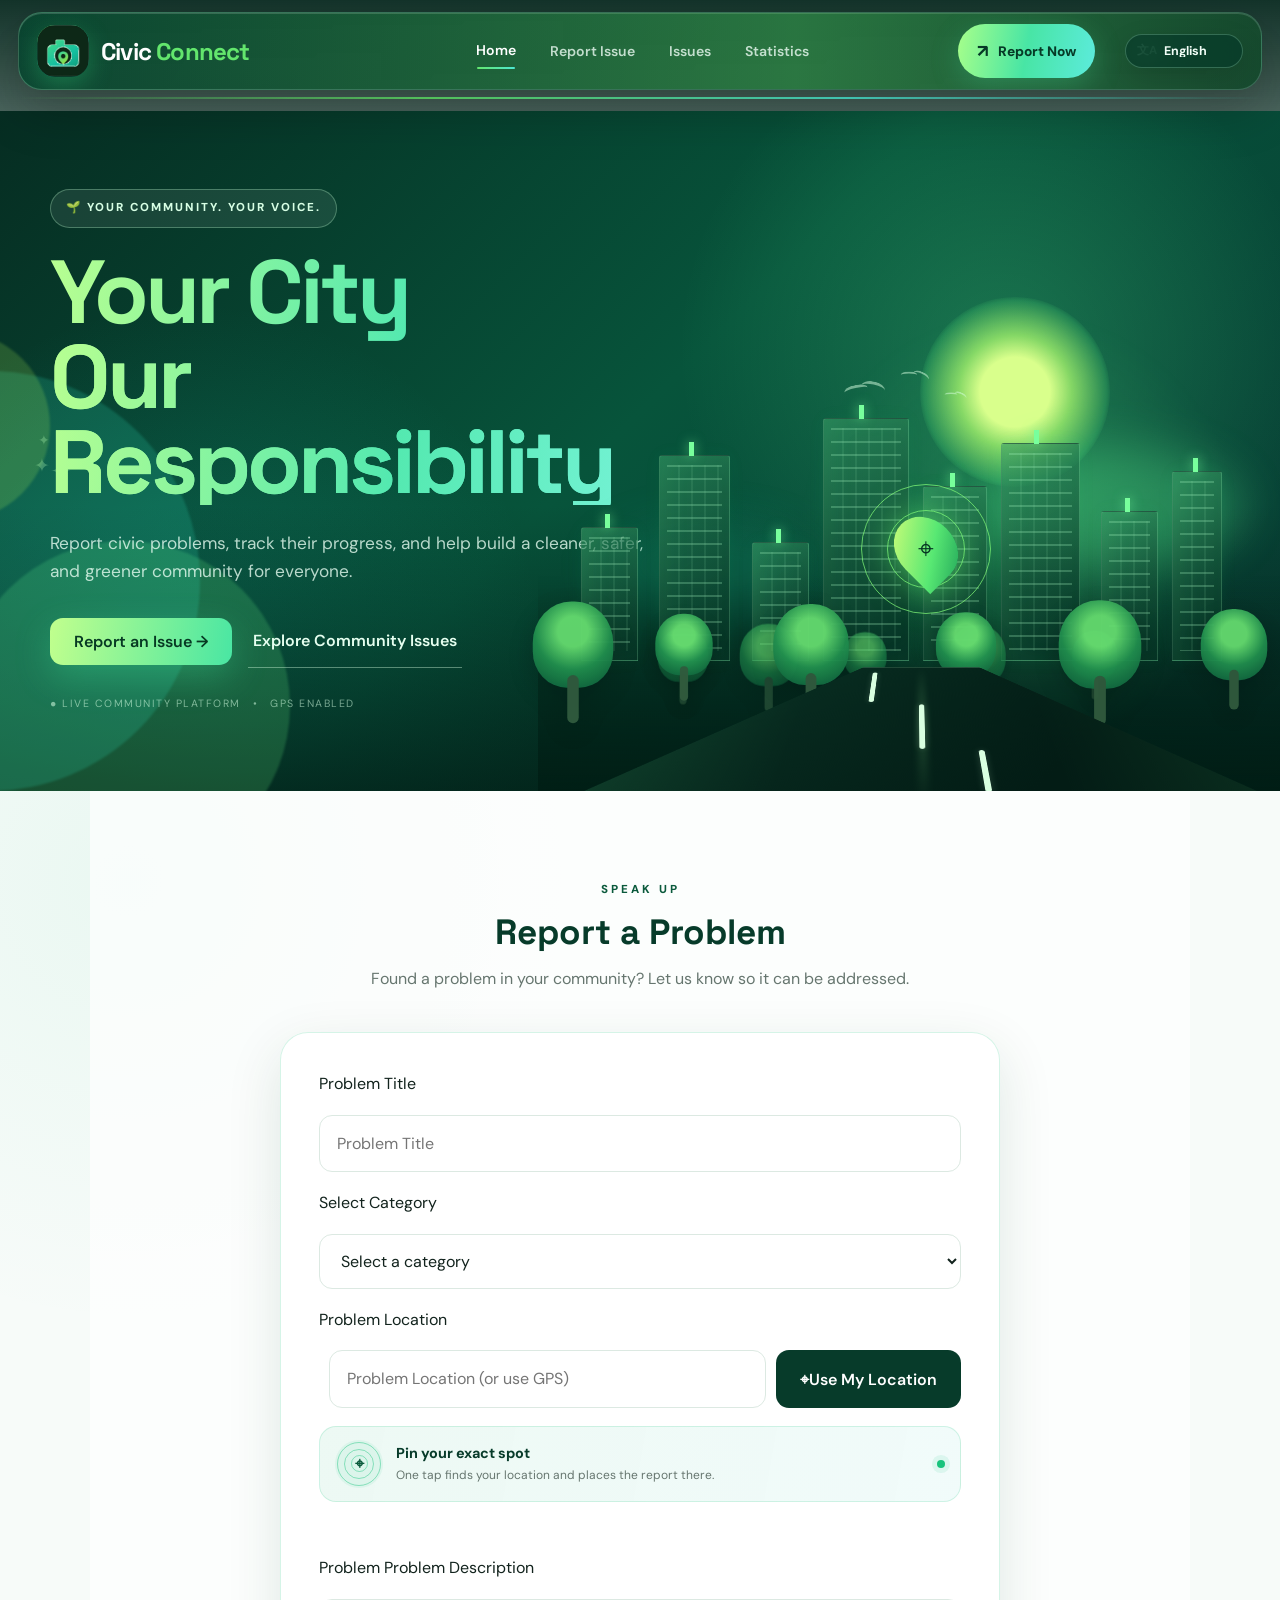
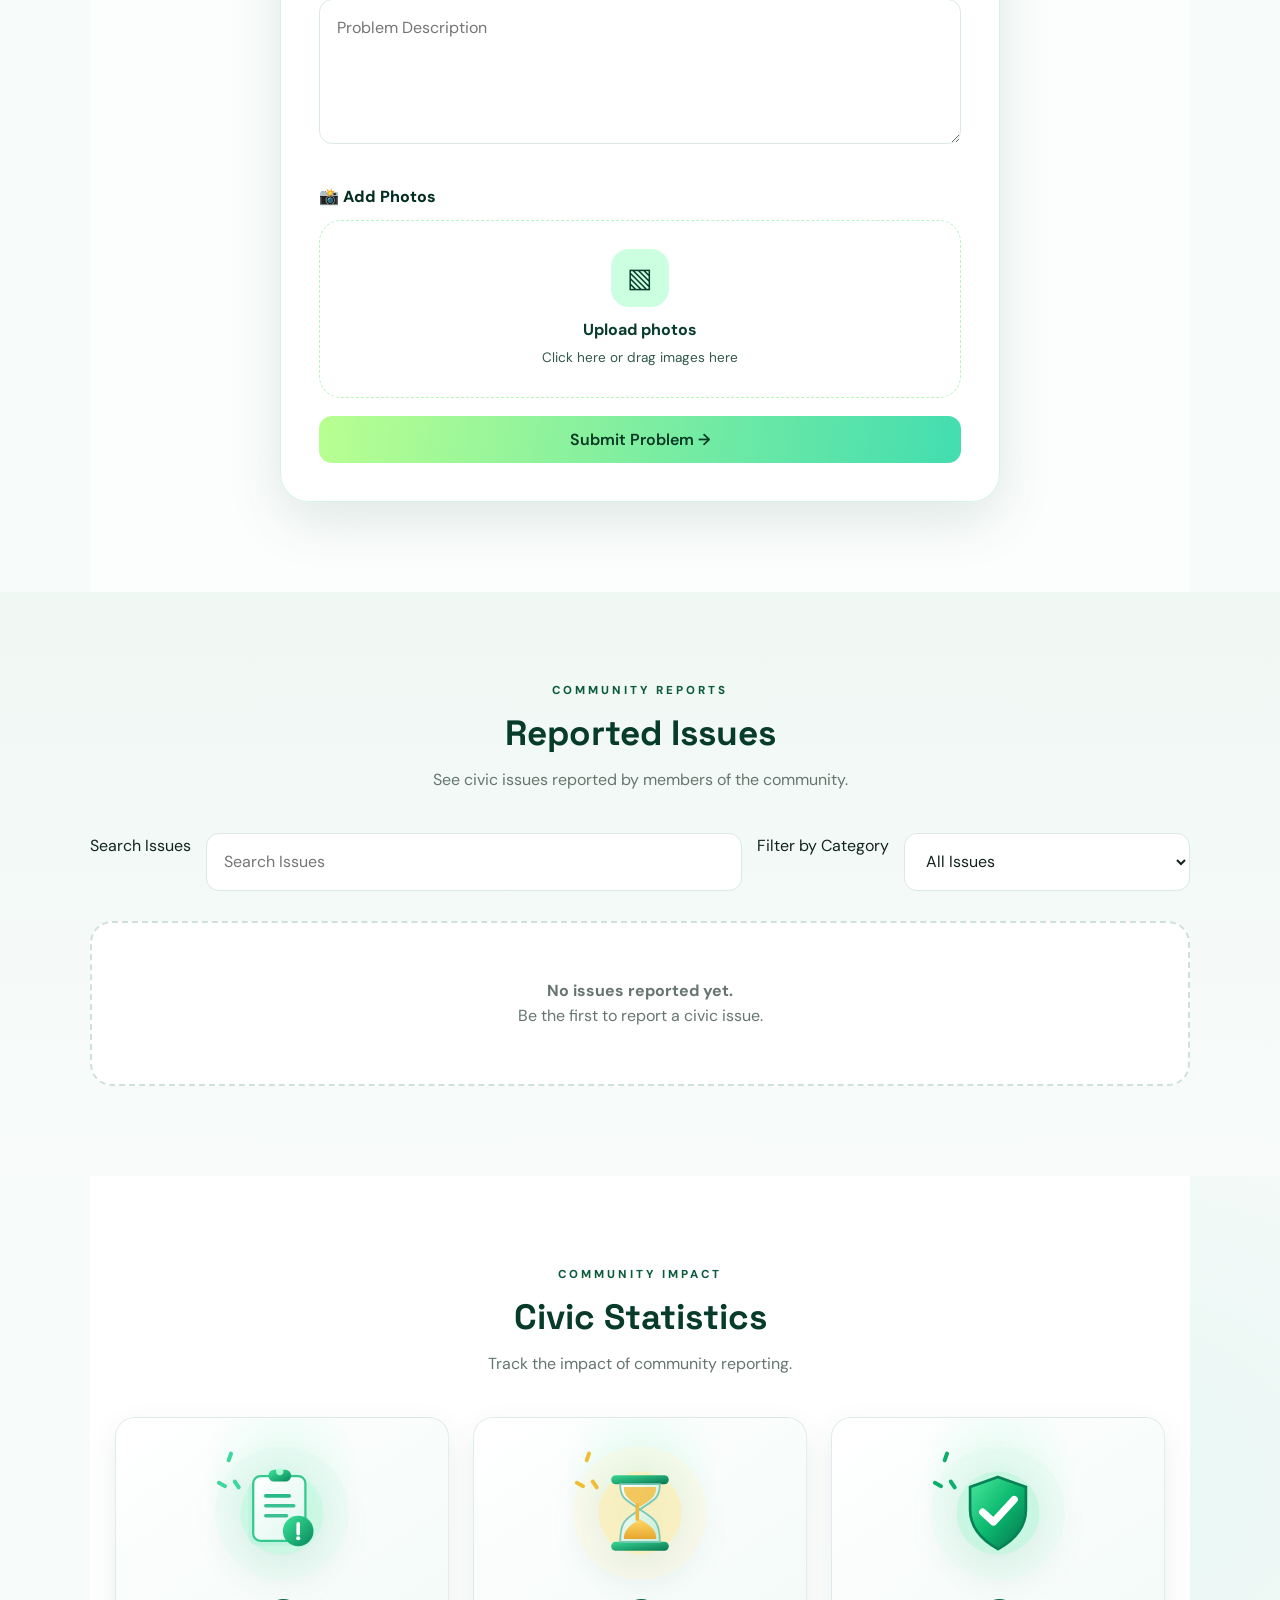
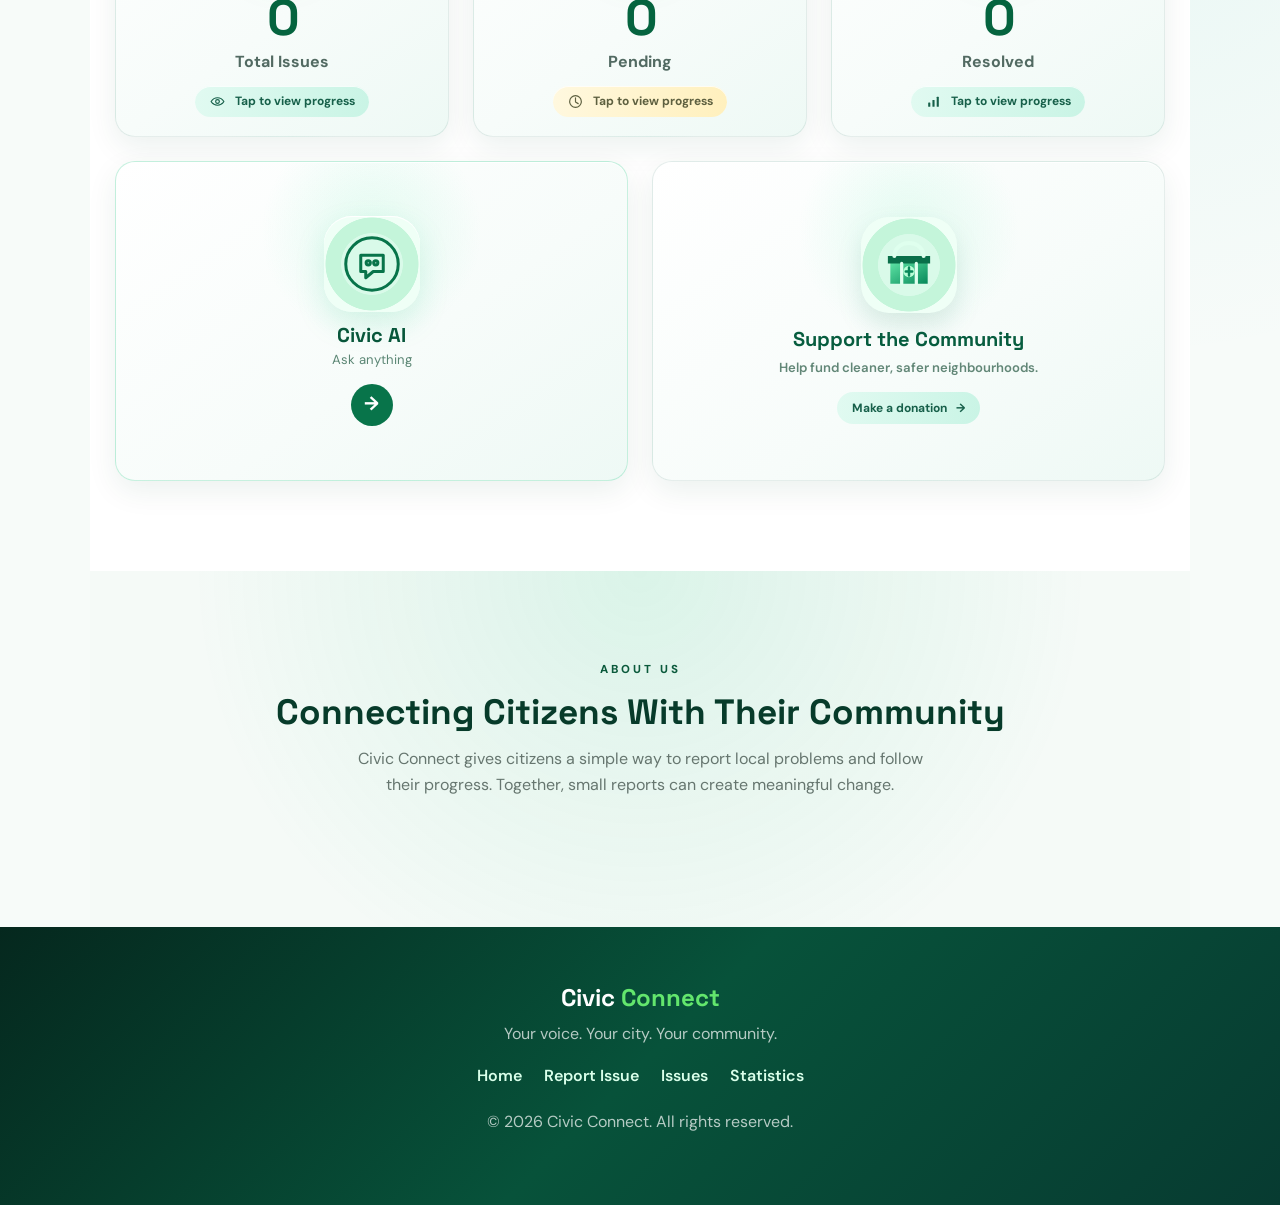
==== commit 8e0f5ec8: "Initial commit" ====
--- a/index.html
+++ b/index.html
@@ -175,8 +175,8 @@
                 <p id="locationStatus" class="location-status" aria-live="polite"></p>
                 <div id="mapPreview" class="map-preview hidden"></div>
 
-                <label for="issueProblem Description">Problem Problem Description</label>
-                <textarea id="issueProblem Description" placeholder="Provide more details about the problem (e.g. what happened, when, any extra info)" required></textarea>
+                <label for="issueDescription">Problem Problem Description</label>
+                <textarea id="issueDescription" placeholder="Provide more details about the problem (e.g. what happened, when, any extra info)" required></textarea>
 
                 <div class="photo-upload-group">
                     <label class="photo-upload-title" for="issuePhotos">Add Photos <span>(Optional)</span></label>
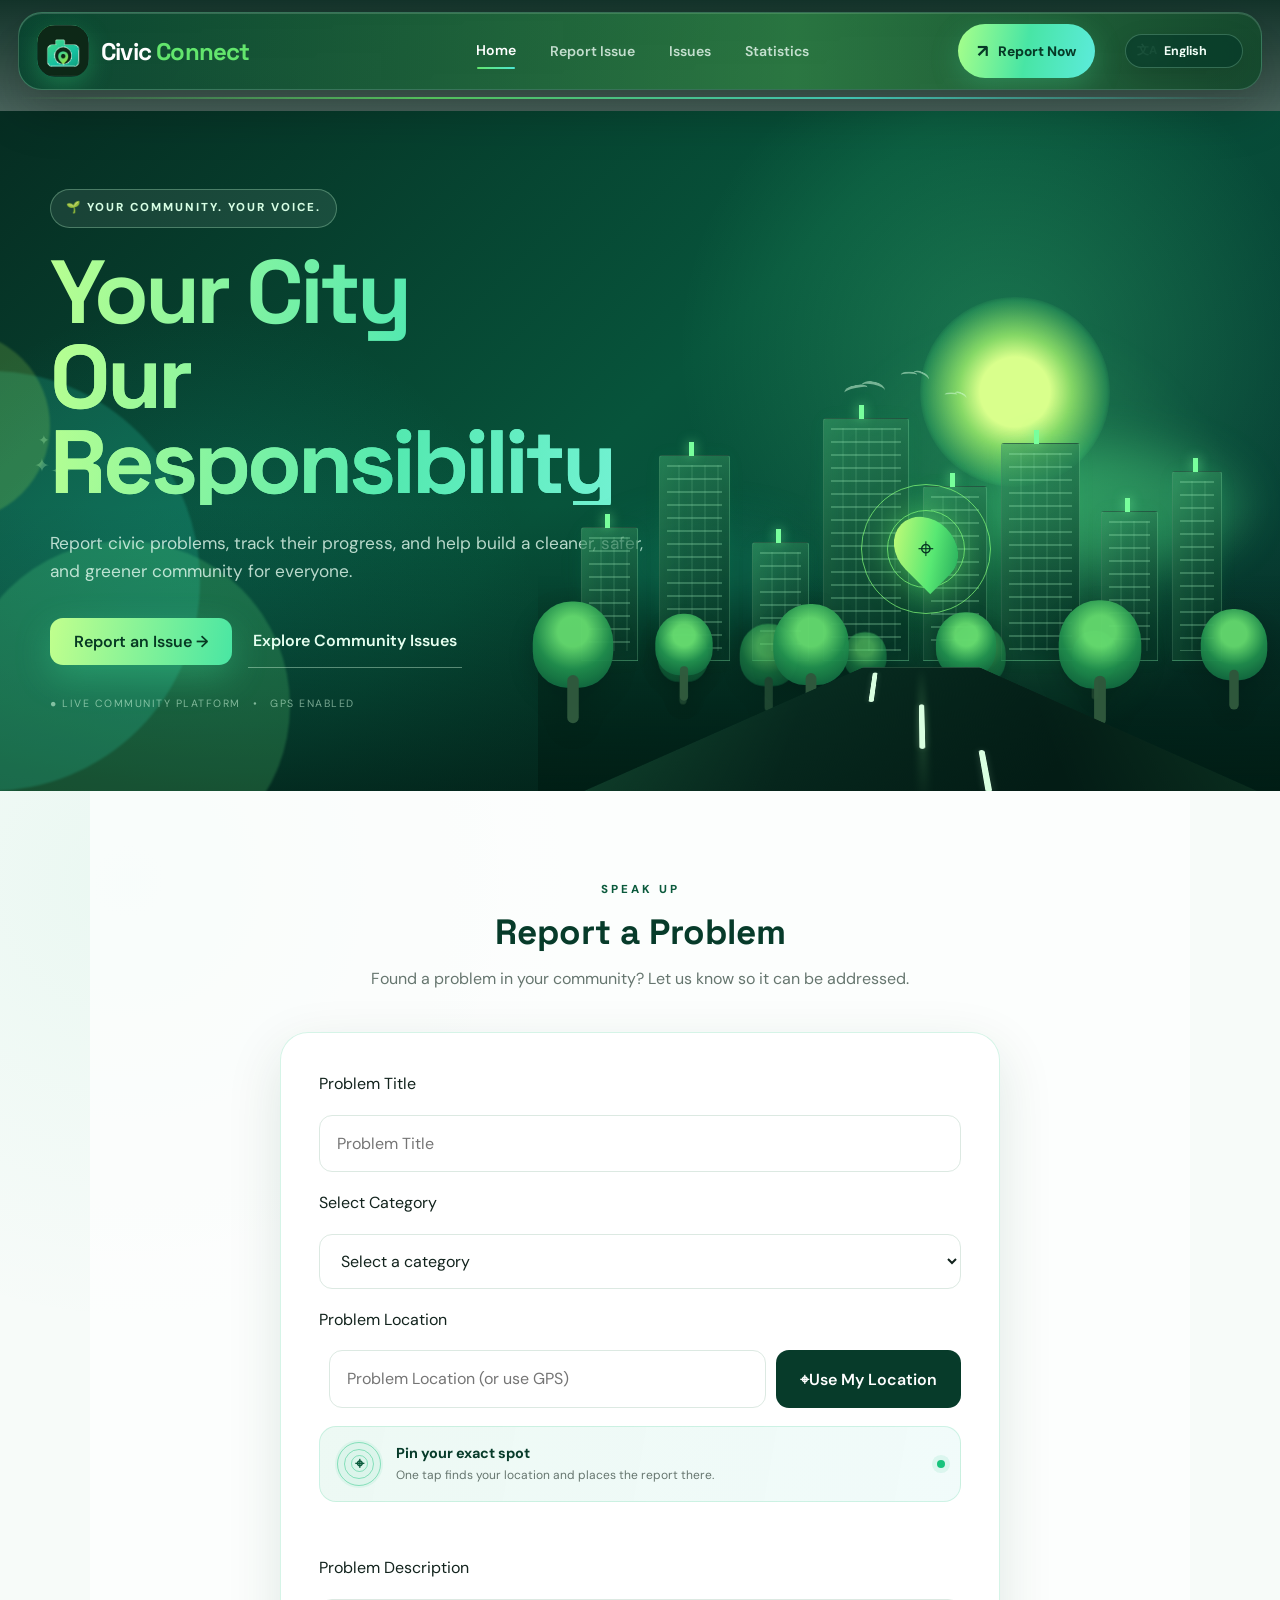
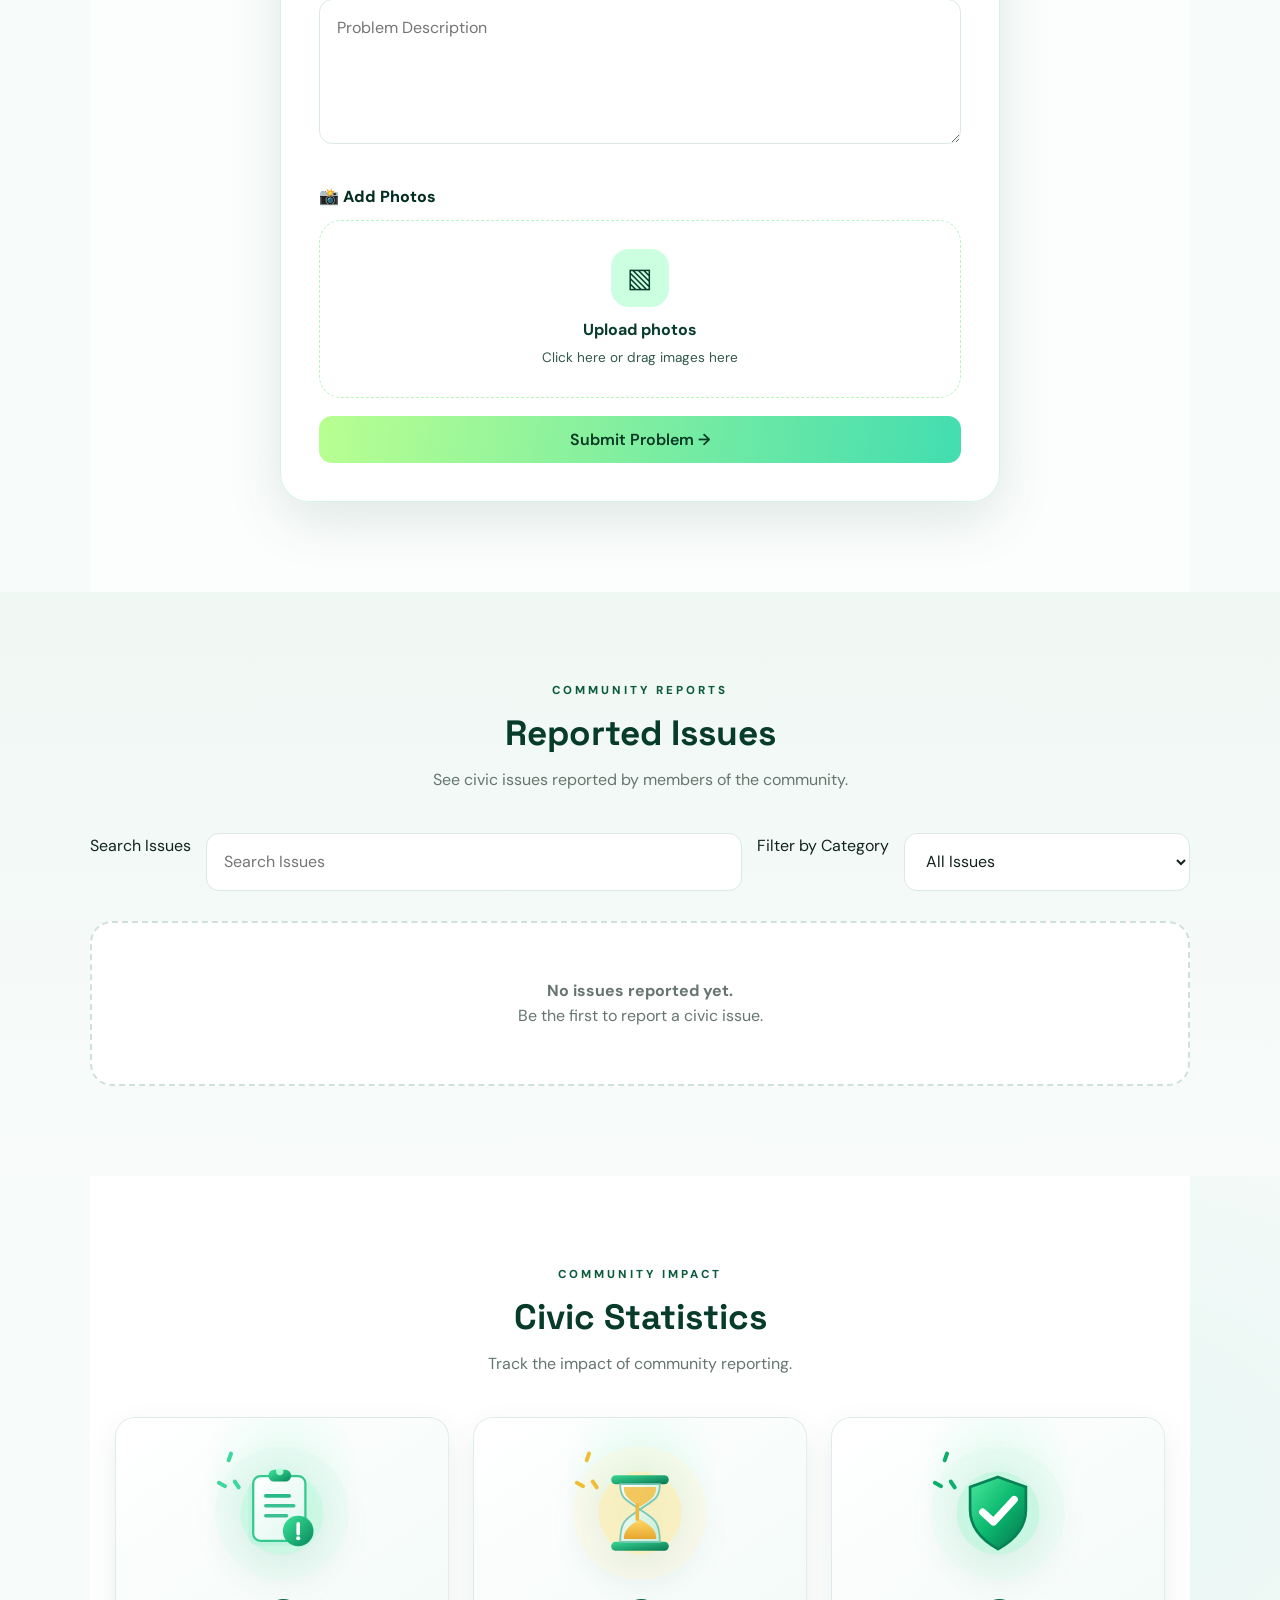
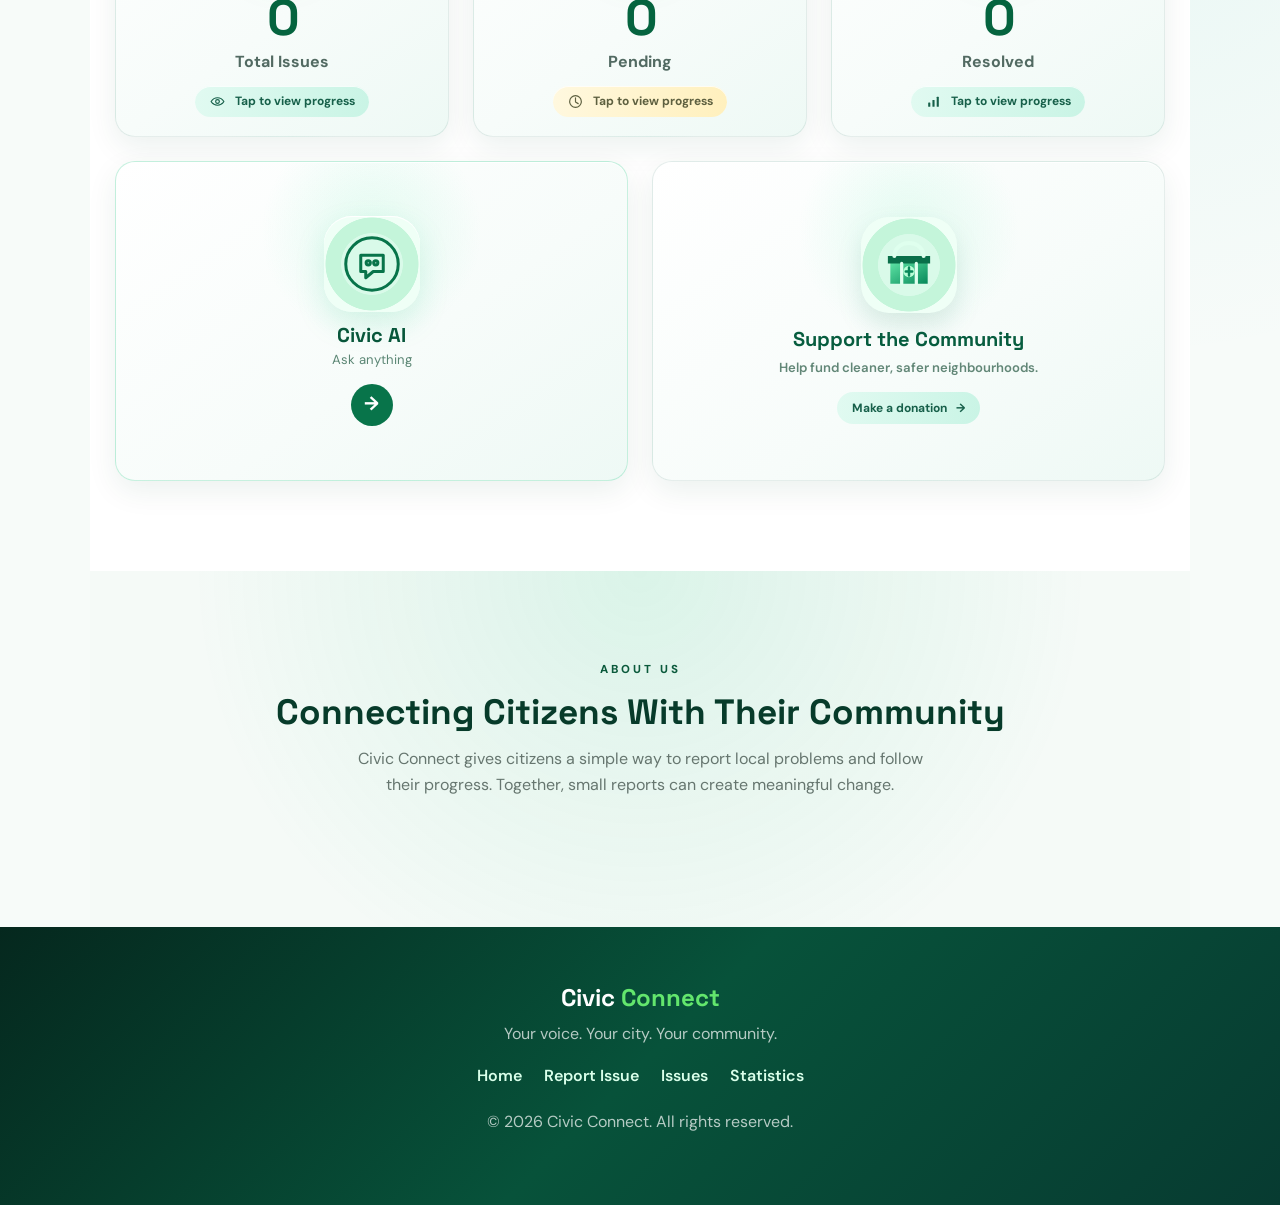
==== commit 04737e72: "Initial commit" ====
--- a/index.html
+++ b/index.html
@@ -175,7 +175,7 @@
                 <p id="locationStatus" class="location-status" aria-live="polite"></p>
                 <div id="mapPreview" class="map-preview hidden"></div>
 
-                <label for="issueDescription">Problem Problem Description</label>
+                <label for="issueDescription">Problem Description</label>
                 <textarea id="issueDescription" placeholder="Provide more details about the problem (e.g. what happened, when, any extra info)" required></textarea>
 
                 <div class="photo-upload-group">
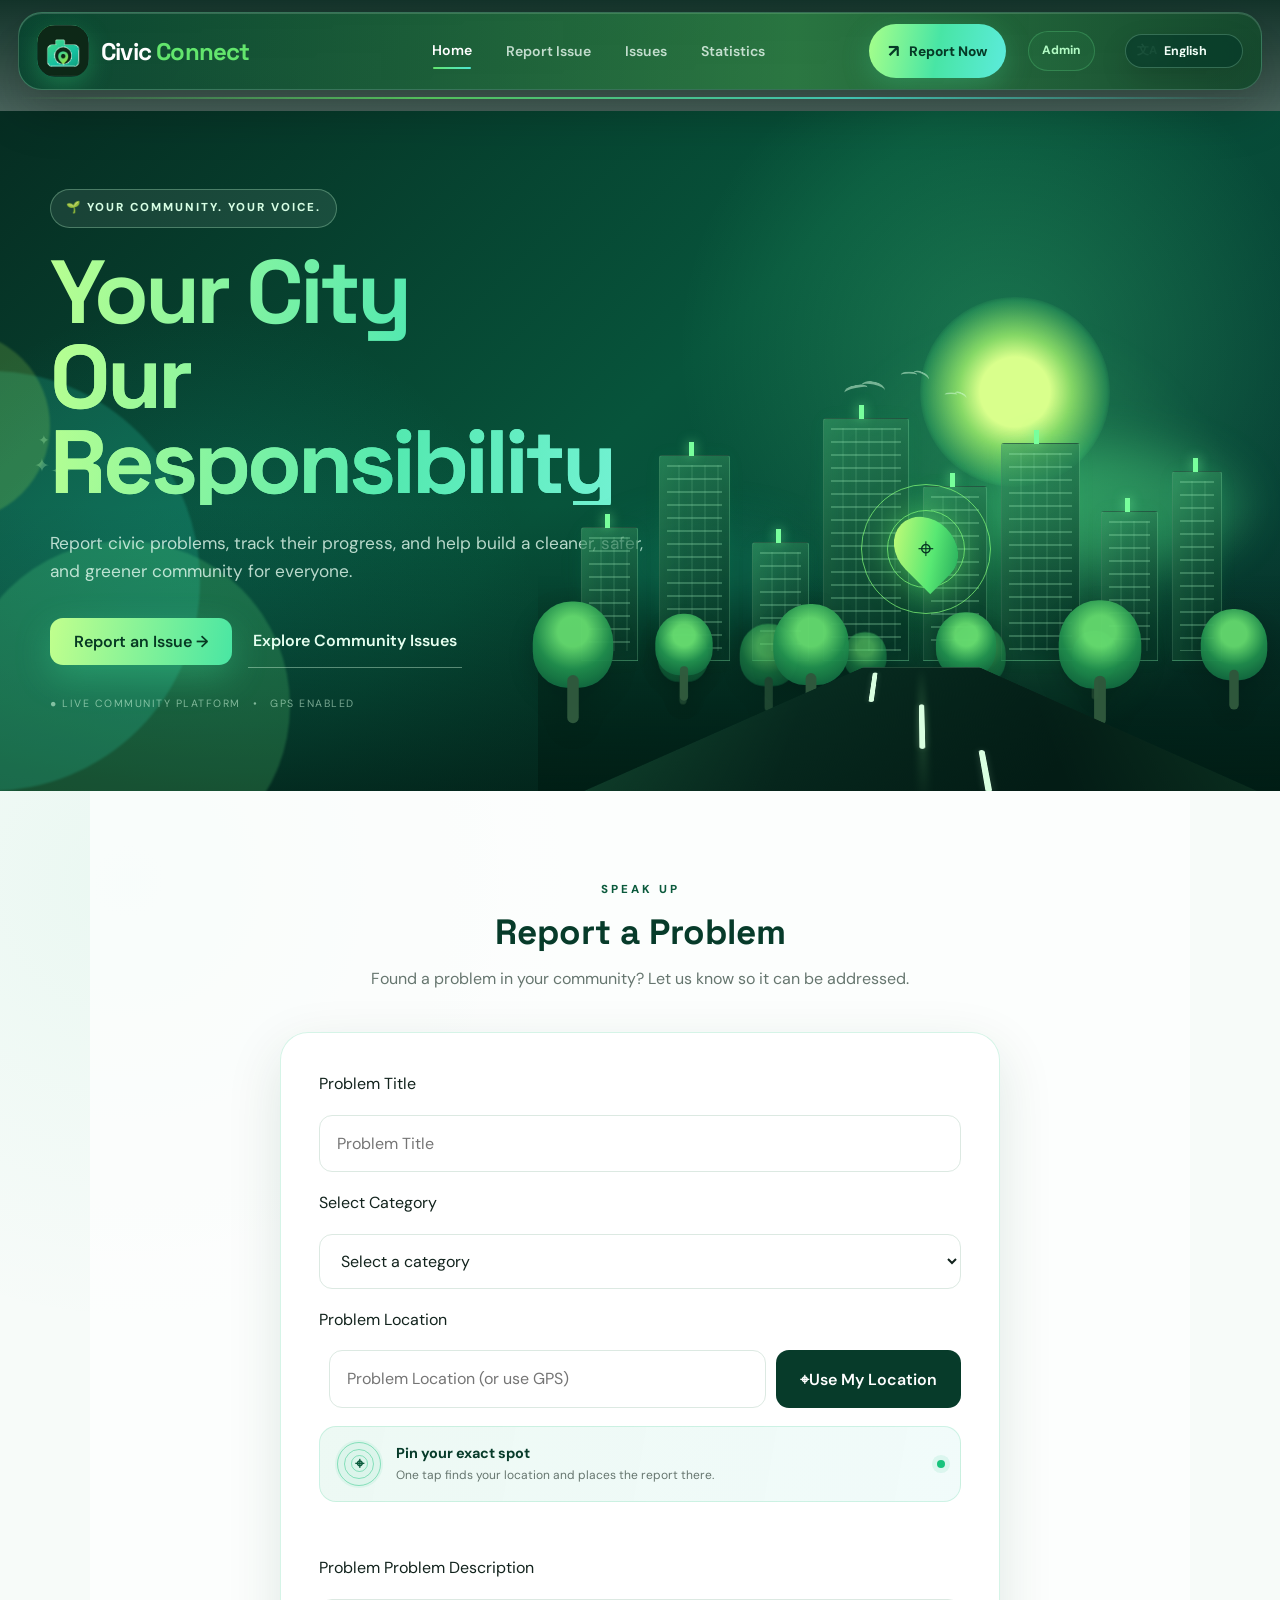
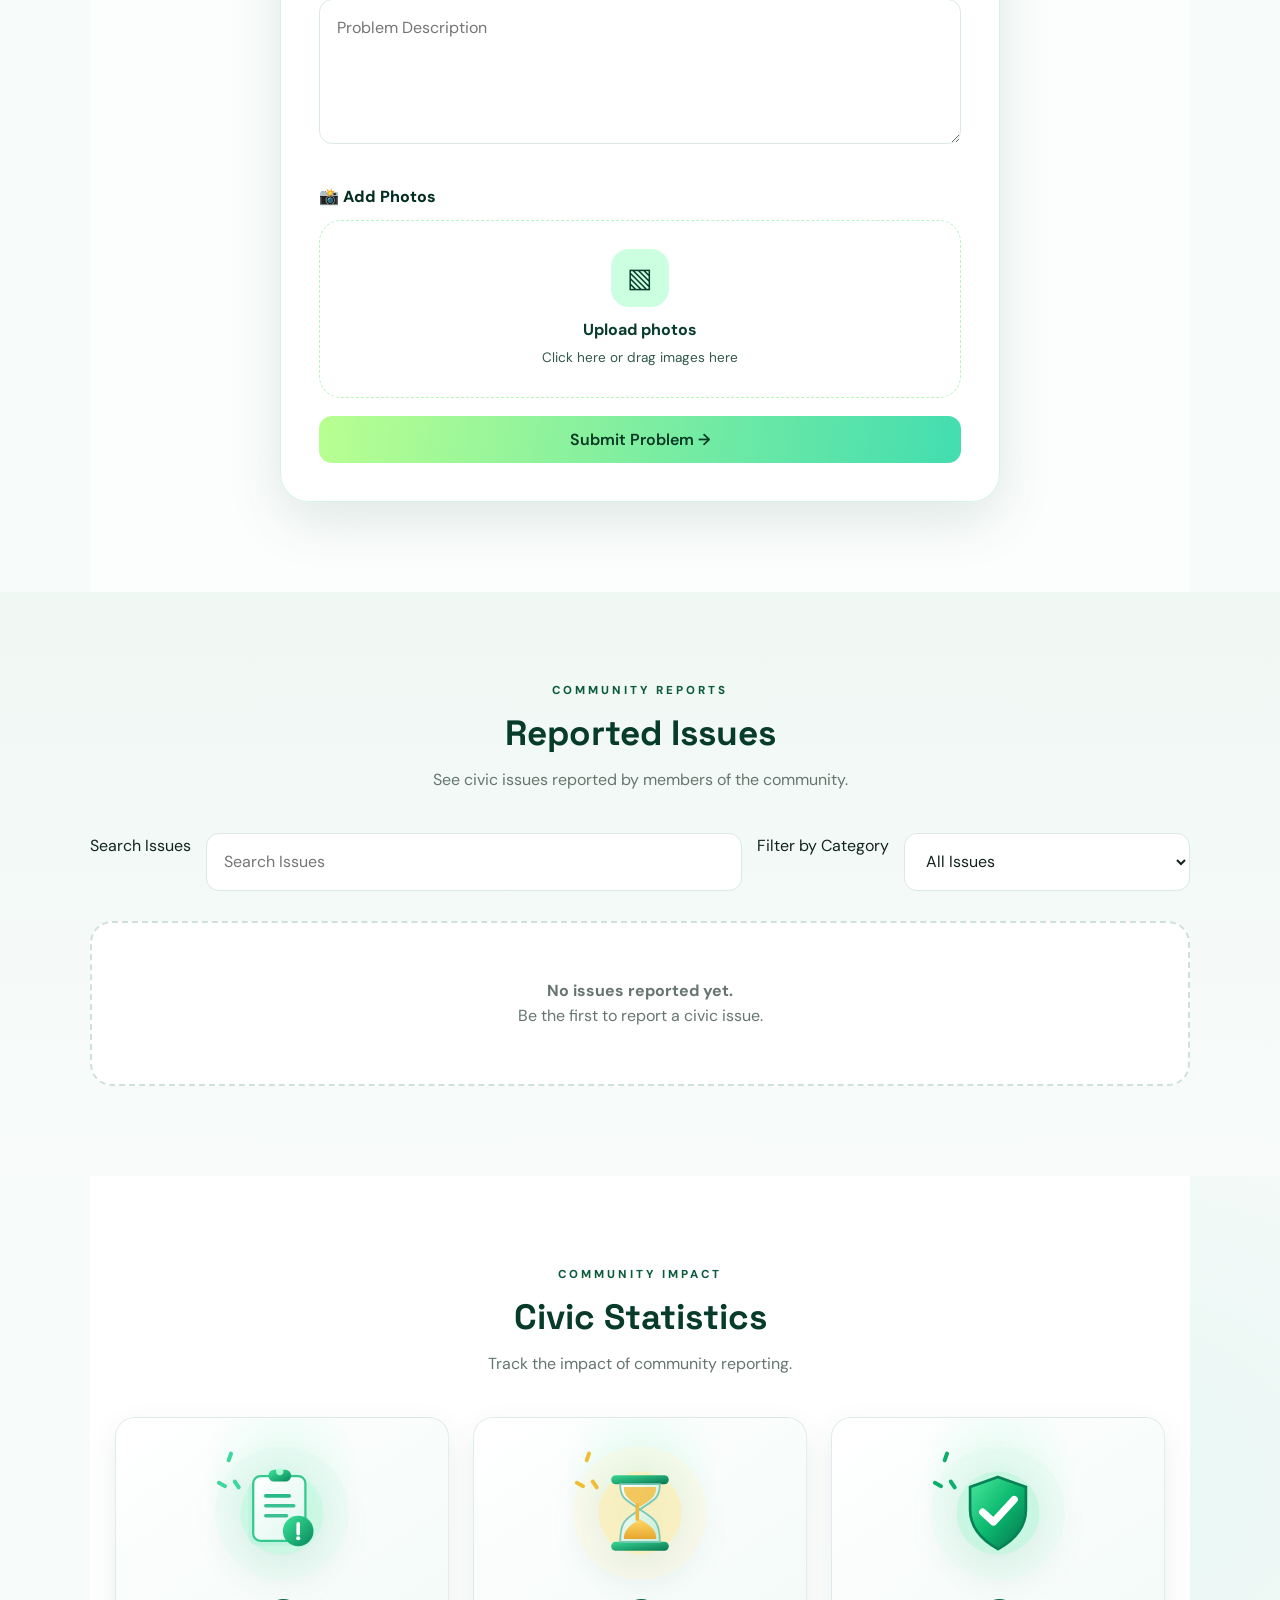
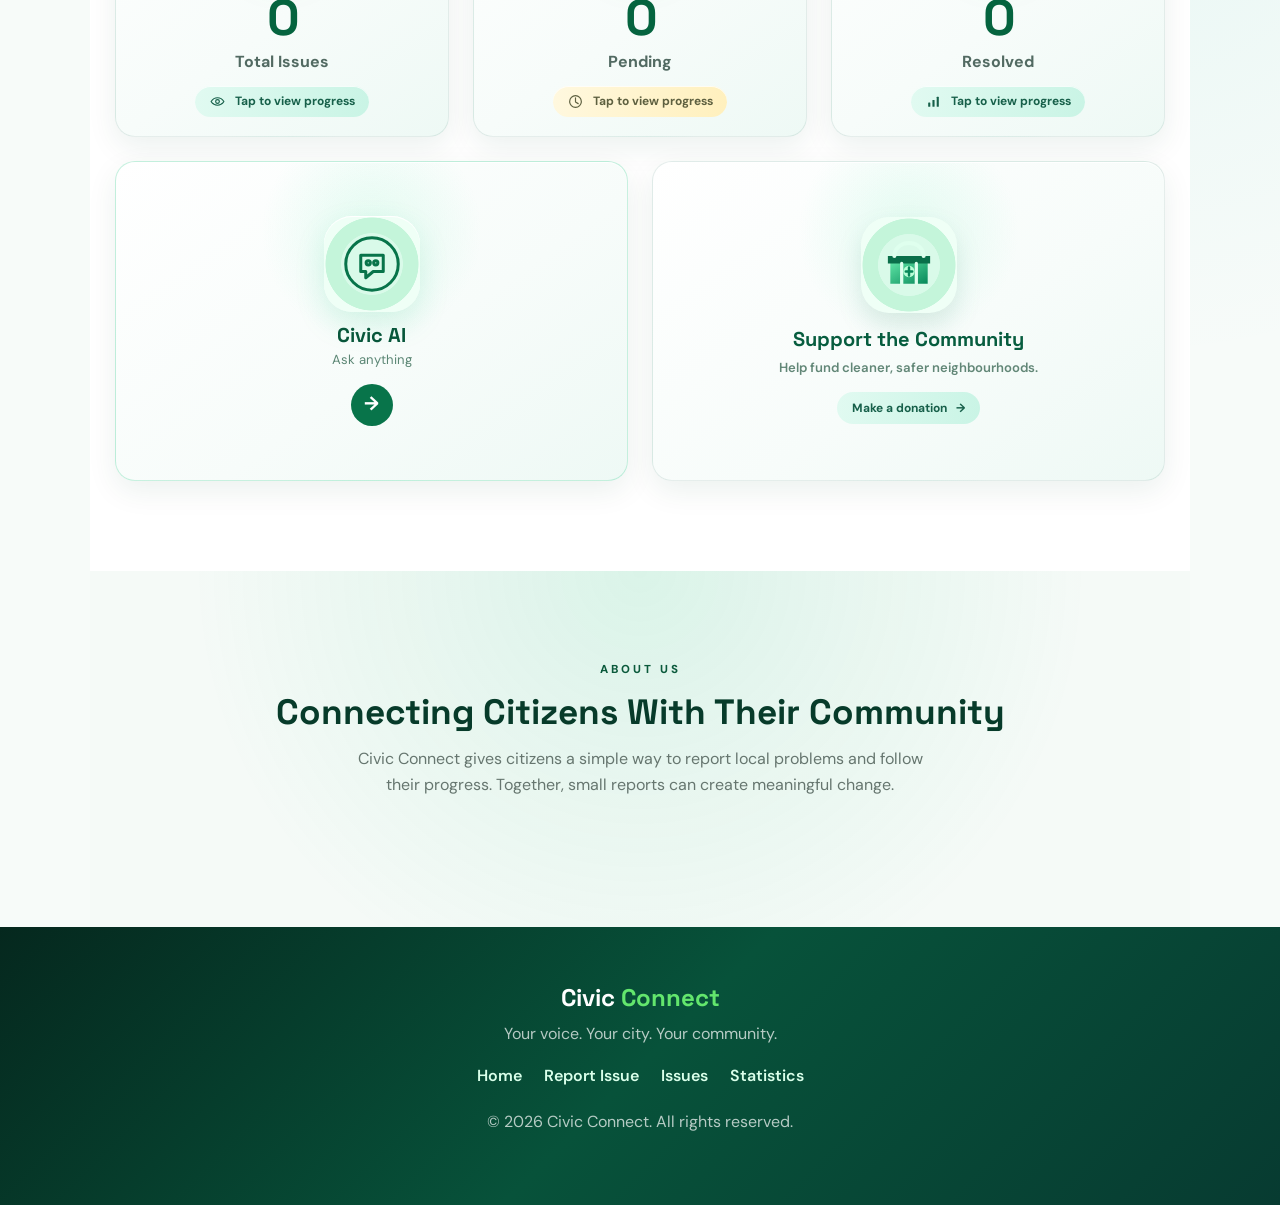
==== commit fb5531ef: "Initial commit" ====
--- a/index.html
+++ b/index.html
@@ -33,6 +33,8 @@
                 <span data-i18n="reportNow">Report Now</span>
             </a>
 
+            <a class="admin-nav-link" href="admin.html" aria-label="Open Admin Dashboard">Admin</a>
+
             <div class="language-selector" aria-label="Language selection">
                 <select id="languageSelect">
                     <option value="en">English</option>
@@ -175,7 +177,7 @@
                 <p id="locationStatus" class="location-status" aria-live="polite"></p>
                 <div id="mapPreview" class="map-preview hidden"></div>
 
-                <label for="issueDescription">Problem Description</label>
+                <label for="issueDescription">Problem Problem Description</label>
                 <textarea id="issueDescription" placeholder="Provide more details about the problem (e.g. what happened, when, any extra info)" required></textarea>
 
                 <div class="photo-upload-group">
--- a/style.css
+++ b/style.css
@@ -2002,3 +2002,8 @@
 .payment-logo-image{display:block;width:64px;height:32px;object-fit:contain;background:transparent!important;border:0!important;border-radius:0!important;box-shadow:none!important;padding:0!important}
 .gpay-image{width:42px;height:34px}.axis-image{width:72px;height:28px}.paytm-image{width:70px;height:27px}
 @media(max-width:600px){.payment-logo-image{height:28px}.gpay-image{width:38px}.axis-image{width:62px}.paytm-image{width:62px}}
+
+/* Admin access button */
+.admin-nav-link{display:inline-flex;align-items:center;justify-content:center;padding:9px 13px;border:1px solid rgba(112,240,161,.24);border-radius:999px;color:#c8ffdd;text-decoration:none;font-size:12px;font-weight:800;background:rgba(29,126,78,.12);transition:.2s ease}
+.admin-nav-link:hover{background:rgba(112,240,161,.18);border-color:rgba(112,240,161,.45);transform:translateY(-1px)}
+@media(max-width:900px){.admin-nav-link{display:none}}
